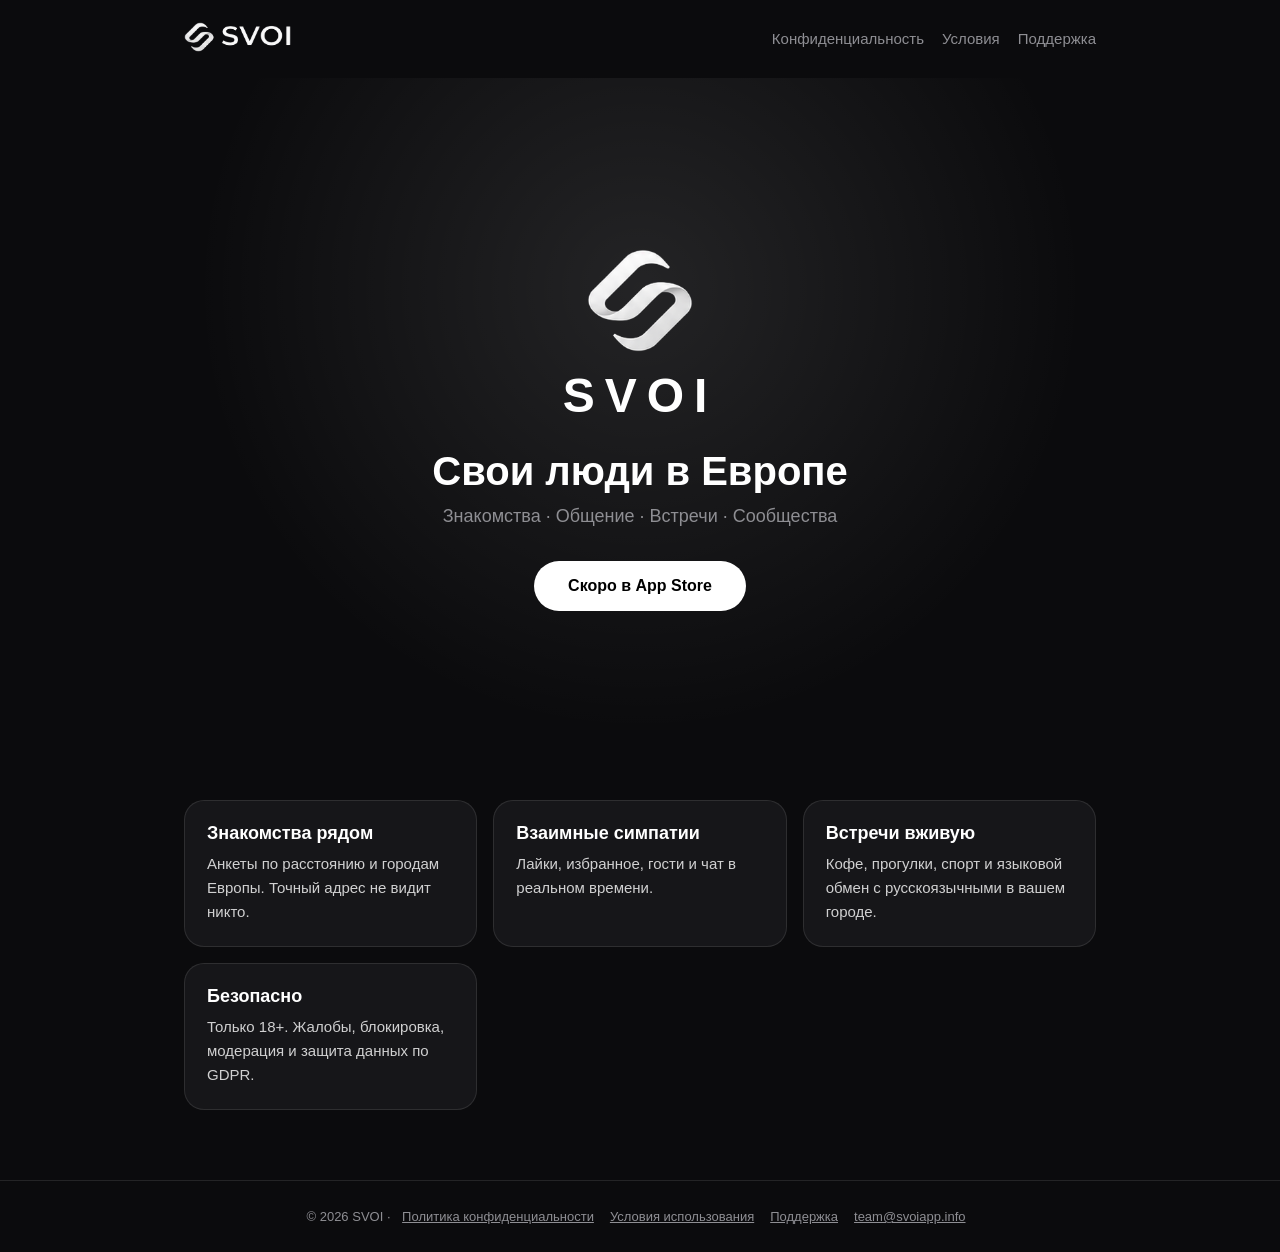
==== index.html @ 03defa06 "Initial commit" ====
<!DOCTYPE html>
<html lang="ru"><head><meta charset="utf-8"><meta name="viewport" content="width=device-width,initial-scale=1">
<title>SVOI — Свои люди в Европе</title>
<meta name="description" content="SVOI («Свои») — знакомства, общение, встречи и сообщества для русскоязычных людей в Европе.">
<meta property="og:title" content="SVOI — Свои люди в Европе"><meta property="og:description" content="Знакомства · Общение · Встречи"><meta property="og:image" content="https://svoiapp.info/assets/svoi-header.jpg">
<link rel="icon" href="/assets/svoi-symbol.png"><style>
:root{--bg:#0b0b0d;--surface:#161619;--text:#fff;--muted:#8e8e93;--line:rgba(255,255,255,.1);--coral:#f2545b}
*{box-sizing:border-box}html,body{margin:0;background:var(--bg);color:var(--text);font-family:-apple-system,BlinkMacSystemFont,"SF Pro Text","Segoe UI",Roboto,Helvetica,Arial,sans-serif;-webkit-font-smoothing:antialiased}
a{color:#fff}
header{display:flex;align-items:center;justify-content:space-between;max-width:960px;margin:0 auto;padding:22px 24px}
header img{height:30px}
nav a{color:var(--muted);text-decoration:none;margin-left:18px;font-size:15px}nav a:hover{color:#fff}
main{max-width:760px;margin:0 auto;padding:16px 24px 80px}
h1{font-size:34px;margin:24px 0 6px}h2{font-size:19px;margin:30px 0 8px}
p,li{color:rgba(255,255,255,.8);line-height:1.6;font-size:16px}ul{padding-left:20px}
.meta{color:var(--muted);font-size:14px}
footer{border-top:1px solid var(--line);color:var(--muted);font-size:13px;text-align:center;padding:28px 24px}
footer a{color:var(--muted);margin:0 8px}

.hero{min-height:78vh;display:flex;flex-direction:column;align-items:center;justify-content:center;text-align:center;padding:40px 24px;background:radial-gradient(circle at 50% 30%,rgba(255,255,255,.10),transparent 55%)}
.hero img.sym{width:110px;height:auto}.hero .word{font-size:48px;font-weight:600;letter-spacing:10px;margin:14px 0 26px}
.hero h1{font-size:40px;margin:0 0 12px}.hero .tags{color:var(--muted);font-size:18px}
.btn{display:inline-block;margin-top:34px;background:#fff;color:#000;text-decoration:none;font-weight:600;padding:16px 34px;border-radius:999px}
.grid{max-width:960px;margin:0 auto;padding:20px 24px 70px;display:grid;grid-template-columns:repeat(auto-fit,minmax(220px,1fr));gap:16px}
.card{background:var(--surface);border:1px solid var(--line);border-radius:20px;padding:22px}.card h3{margin:0 0 8px;font-size:18px}.card p{margin:0;font-size:15px}
</style></head><body>
<header><a href="/"><img src="/assets/svoi-logo.png" alt="SVOI"></a><nav><a href="/privacy/">Конфиденциальность</a><a href="/terms/">Условия</a><a href="/support/">Поддержка</a></nav></header>
<section class="hero"><img class="sym" src="/assets/svoi-symbol.png" alt=""><div class="word">SVOI</div>
<h1>Свои люди в Европе</h1><div class="tags">Знакомства · Общение · Встречи · Сообщества</div>
<a class="btn" href="mailto:team@svoiapp.info?subject=SVOI">Скоро в App Store</a></section>
<section class="grid">
<div class="card"><h3>Знакомства рядом</h3><p>Анкеты по расстоянию и городам Европы. Точный адрес не видит никто.</p></div>
<div class="card"><h3>Взаимные симпатии</h3><p>Лайки, избранное, гости и чат в реальном времени.</p></div>
<div class="card"><h3>Встречи вживую</h3><p>Кофе, прогулки, спорт и языковой обмен с русскоязычными в вашем городе.</p></div>
<div class="card"><h3>Безопасно</h3><p>Только 18+. Жалобы, блокировка, модерация и защита данных по GDPR.</p></div>
</section>
<footer>© 2026 SVOI · <a href="/privacy/">Политика конфиденциальности</a><a href="/terms/">Условия использования</a><a href="/support/">Поддержка</a><a href="mailto:team@svoiapp.info">team@svoiapp.info</a></footer>
</body></html>
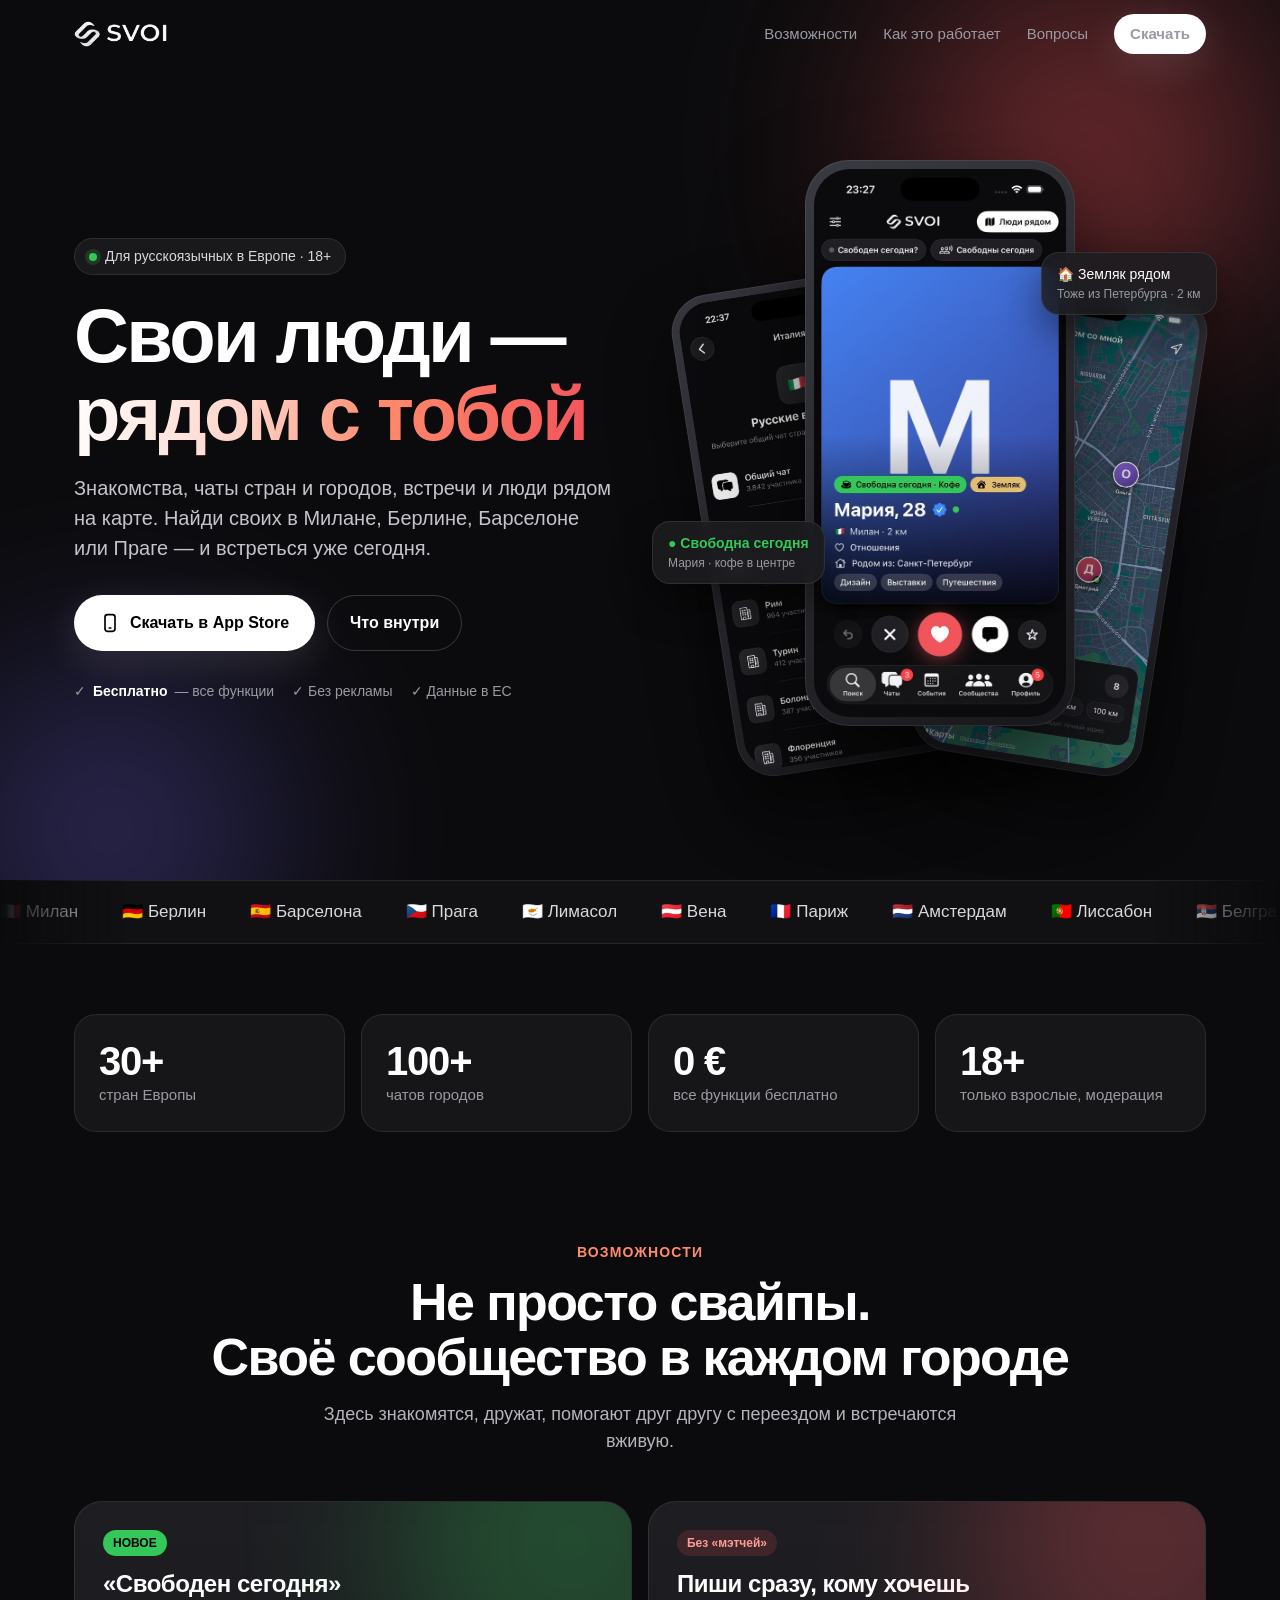
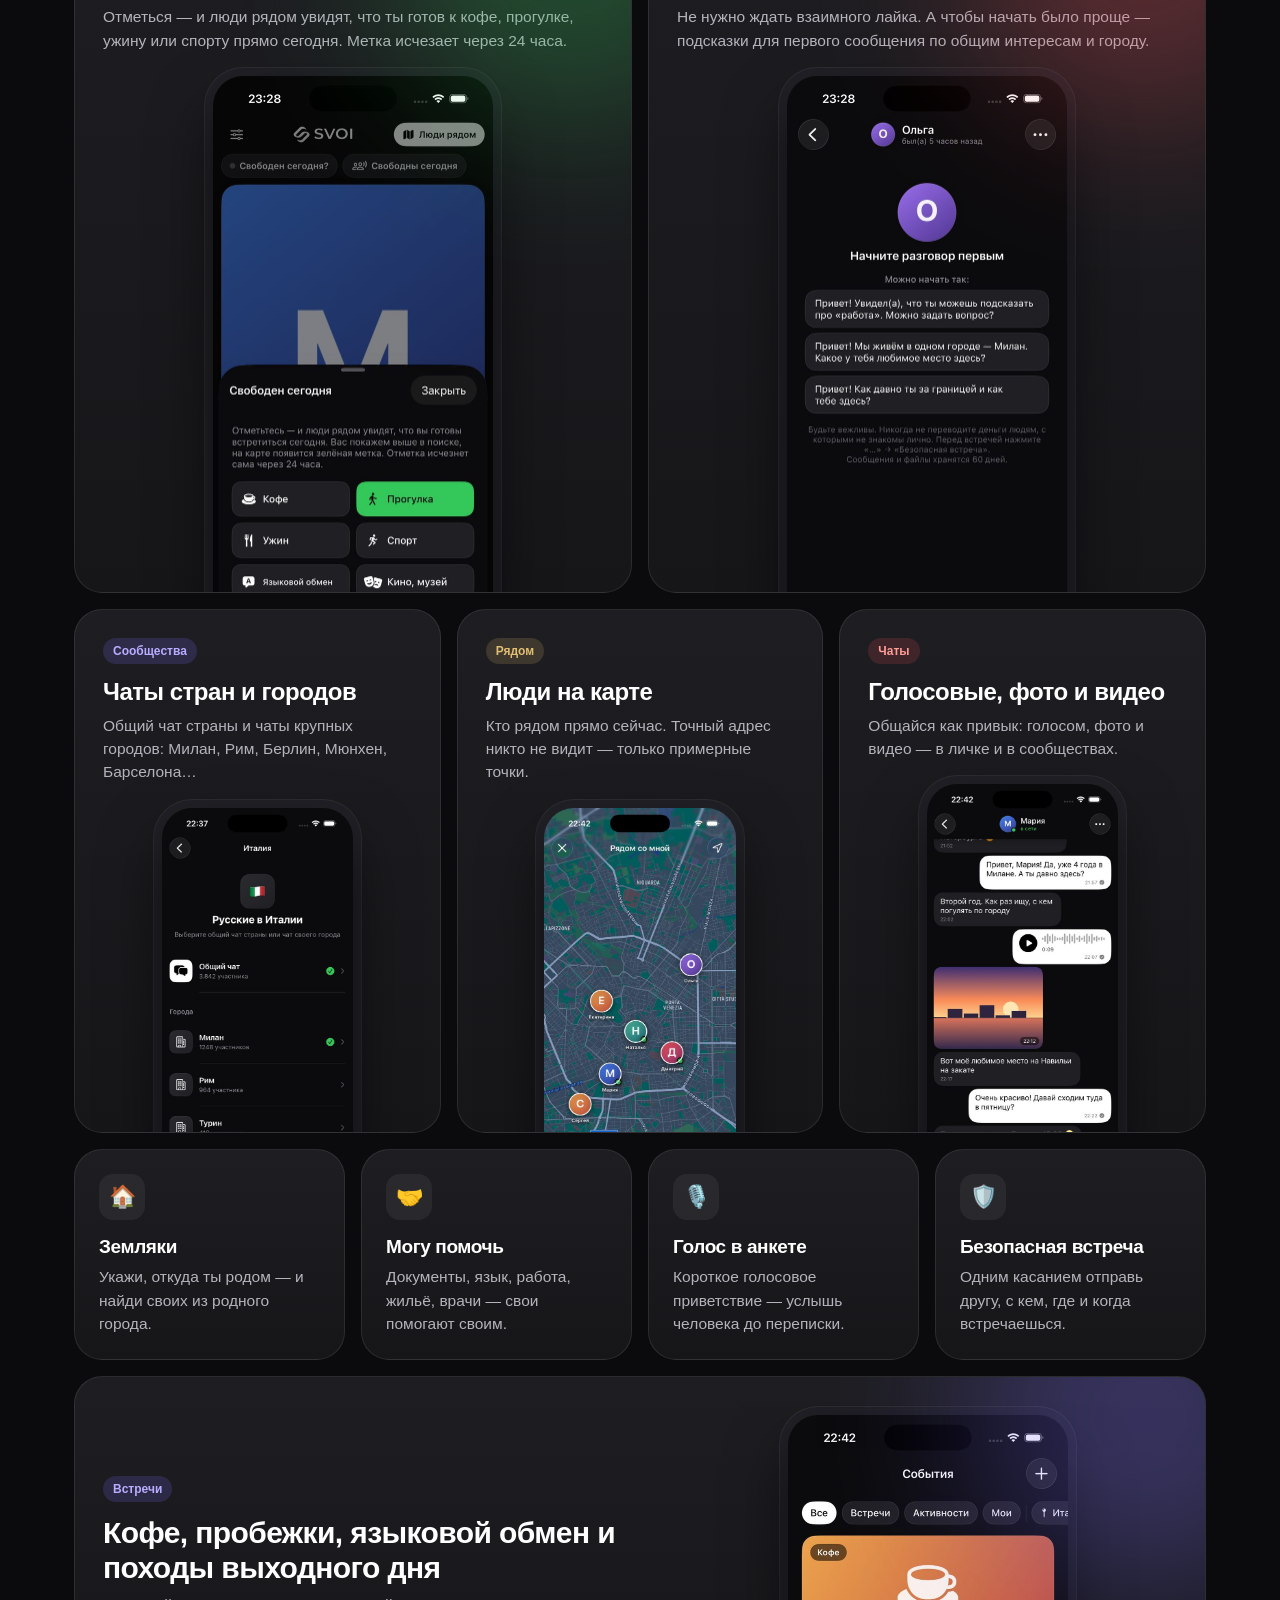
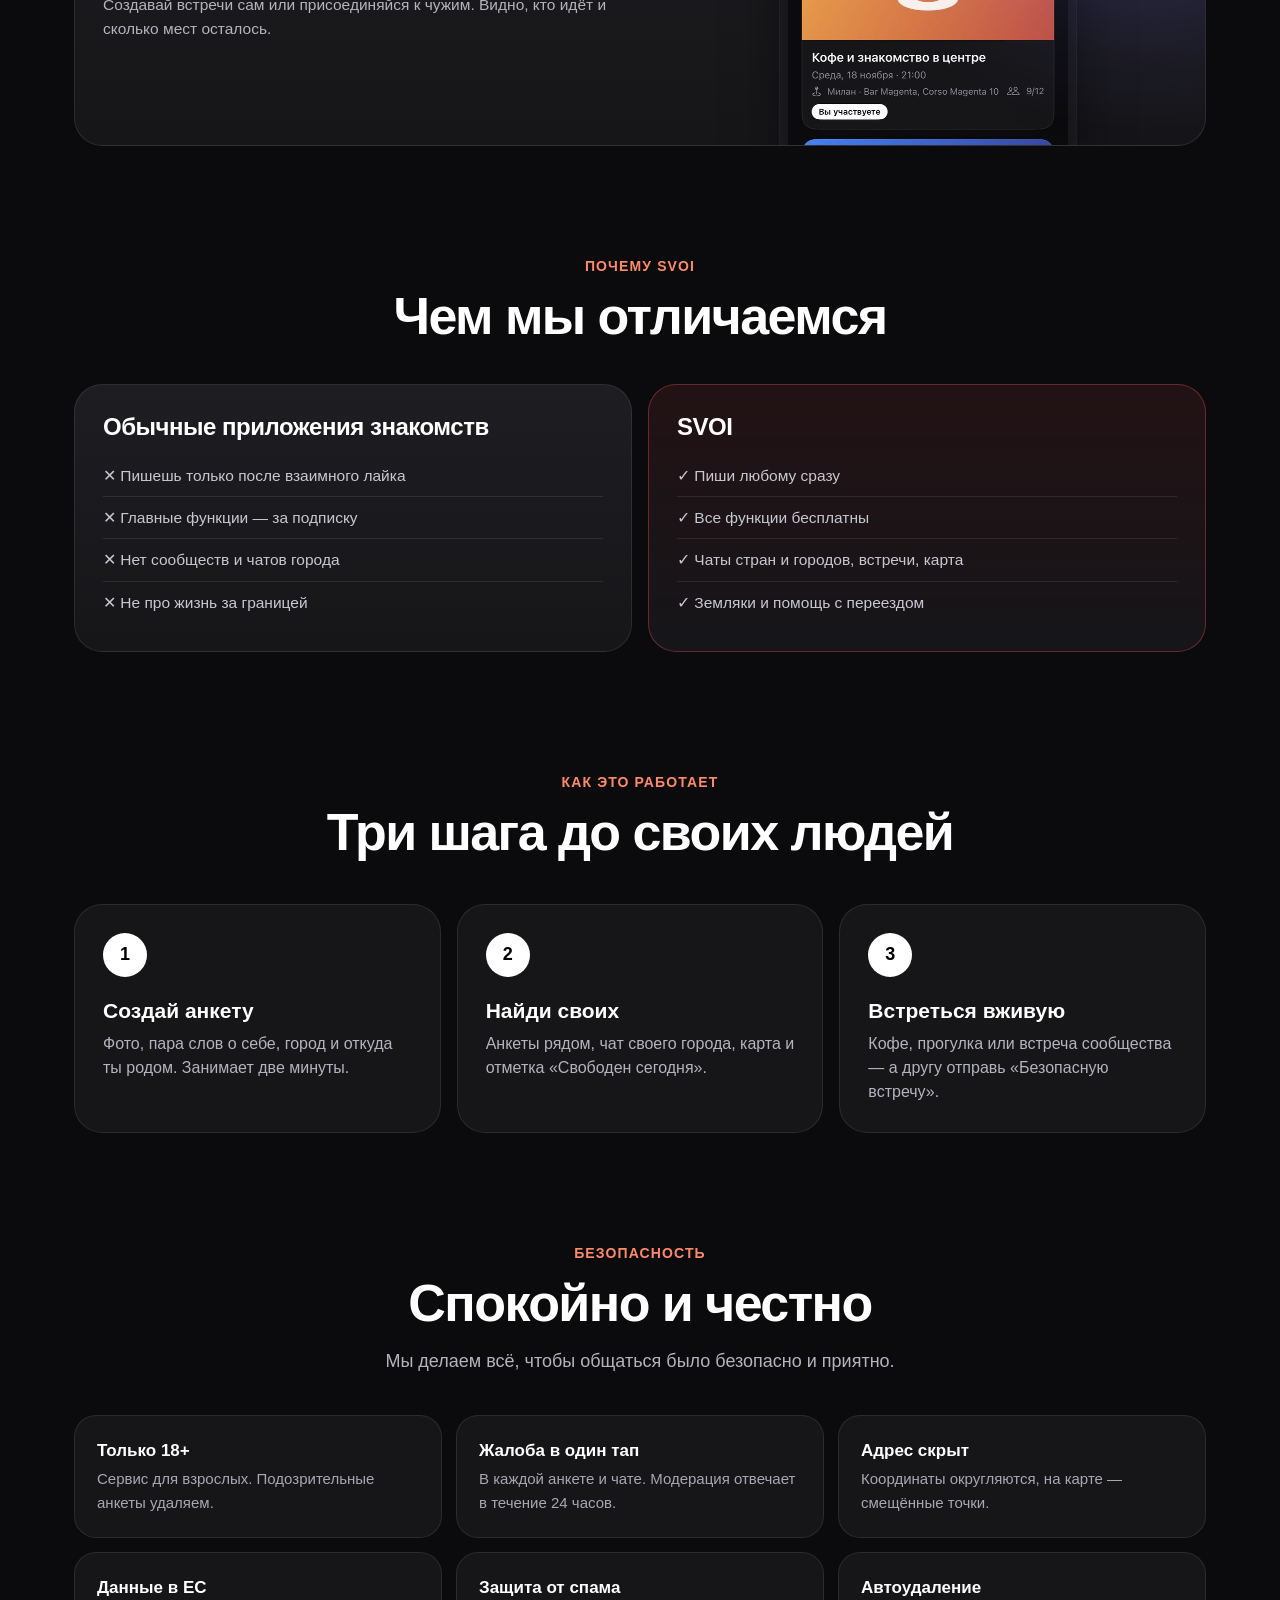
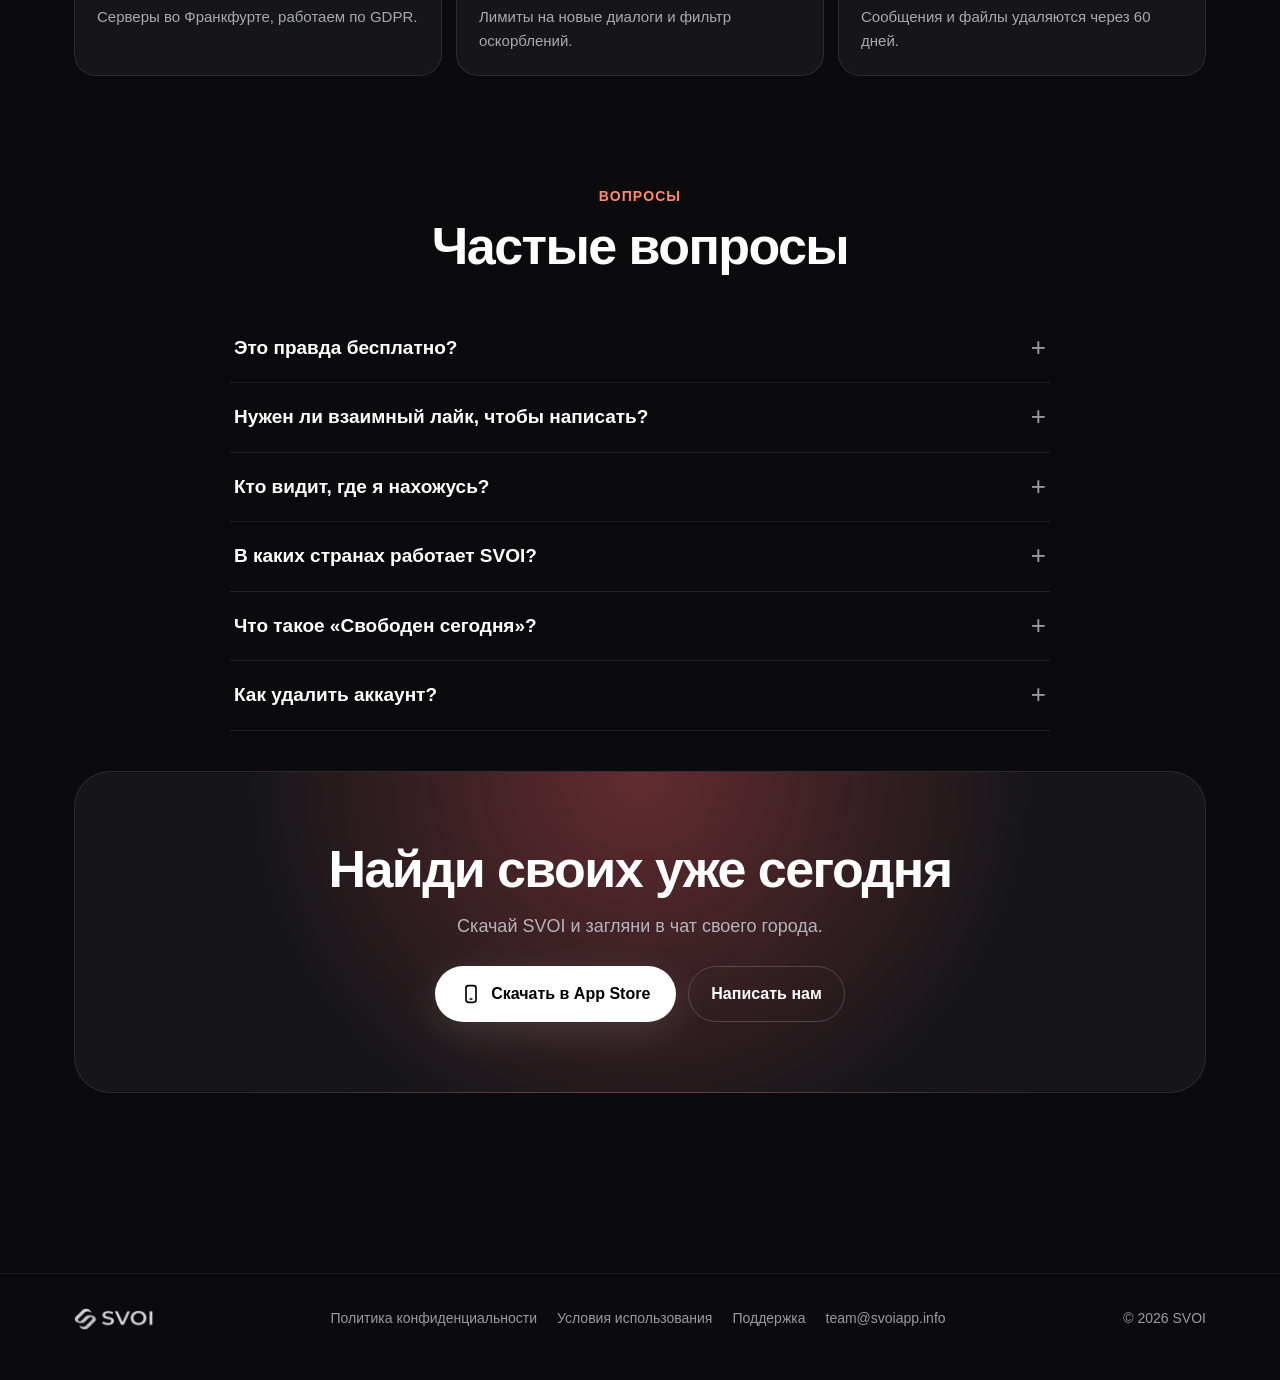
==== commit 63effbae: "Новый дизайн сайта и политика хранения" ====
--- a/index.html
+++ b/index.html
@@ -1,38 +1,436 @@
 <!DOCTYPE html>
-<html lang="ru"><head><meta charset="utf-8"><meta name="viewport" content="width=device-width,initial-scale=1">
-<title>SVOI — Свои люди в Европе</title>
-<meta name="description" content="SVOI («Свои») — знакомства, общение, встречи и сообщества для русскоязычных людей в Европе.">
-<meta property="og:title" content="SVOI — Свои люди в Европе"><meta property="og:description" content="Знакомства · Общение · Встречи"><meta property="og:image" content="https://svoiapp.info/assets/svoi-header.jpg">
-<link rel="icon" href="/assets/svoi-symbol.png"><style>
-:root{--bg:#0b0b0d;--surface:#161619;--text:#fff;--muted:#8e8e93;--line:rgba(255,255,255,.1);--coral:#f2545b}
-*{box-sizing:border-box}html,body{margin:0;background:var(--bg);color:var(--text);font-family:-apple-system,BlinkMacSystemFont,"SF Pro Text","Segoe UI",Roboto,Helvetica,Arial,sans-serif;-webkit-font-smoothing:antialiased}
-a{color:#fff}
-header{display:flex;align-items:center;justify-content:space-between;max-width:960px;margin:0 auto;padding:22px 24px}
-header img{height:30px}
-nav a{color:var(--muted);text-decoration:none;margin-left:18px;font-size:15px}nav a:hover{color:#fff}
-main{max-width:760px;margin:0 auto;padding:16px 24px 80px}
-h1{font-size:34px;margin:24px 0 6px}h2{font-size:19px;margin:30px 0 8px}
-p,li{color:rgba(255,255,255,.8);line-height:1.6;font-size:16px}ul{padding-left:20px}
-.meta{color:var(--muted);font-size:14px}
-footer{border-top:1px solid var(--line);color:var(--muted);font-size:13px;text-align:center;padding:28px 24px}
-footer a{color:var(--muted);margin:0 8px}
-
-.hero{min-height:78vh;display:flex;flex-direction:column;align-items:center;justify-content:center;text-align:center;padding:40px 24px;background:radial-gradient(circle at 50% 30%,rgba(255,255,255,.10),transparent 55%)}
-.hero img.sym{width:110px;height:auto}.hero .word{font-size:48px;font-weight:600;letter-spacing:10px;margin:14px 0 26px}
-.hero h1{font-size:40px;margin:0 0 12px}.hero .tags{color:var(--muted);font-size:18px}
-.btn{display:inline-block;margin-top:34px;background:#fff;color:#000;text-decoration:none;font-weight:600;padding:16px 34px;border-radius:999px}
-.grid{max-width:960px;margin:0 auto;padding:20px 24px 70px;display:grid;grid-template-columns:repeat(auto-fit,minmax(220px,1fr));gap:16px}
-.card{background:var(--surface);border:1px solid var(--line);border-radius:20px;padding:22px}.card h3{margin:0 0 8px;font-size:18px}.card p{margin:0;font-size:15px}
-</style></head><body>
-<header><a href="/"><img src="/assets/svoi-logo.png" alt="SVOI"></a><nav><a href="/privacy/">Конфиденциальность</a><a href="/terms/">Условия</a><a href="/support/">Поддержка</a></nav></header>
-<section class="hero"><img class="sym" src="/assets/svoi-symbol.png" alt=""><div class="word">SVOI</div>
-<h1>Свои люди в Европе</h1><div class="tags">Знакомства · Общение · Встречи · Сообщества</div>
-<a class="btn" href="mailto:team@svoiapp.info?subject=SVOI">Скоро в App Store</a></section>
-<section class="grid">
-<div class="card"><h3>Знакомства рядом</h3><p>Анкеты по расстоянию и городам Европы. Точный адрес не видит никто.</p></div>
-<div class="card"><h3>Взаимные симпатии</h3><p>Лайки, избранное, гости и чат в реальном времени.</p></div>
-<div class="card"><h3>Встречи вживую</h3><p>Кофе, прогулки, спорт и языковой обмен с русскоязычными в вашем городе.</p></div>
-<div class="card"><h3>Безопасно</h3><p>Только 18+. Жалобы, блокировка, модерация и защита данных по GDPR.</p></div>
-</section>
-<footer>© 2026 SVOI · <a href="/privacy/">Политика конфиденциальности</a><a href="/terms/">Условия использования</a><a href="/support/">Поддержка</a><a href="mailto:team@svoiapp.info">team@svoiapp.info</a></footer>
-</body></html>+<html lang="ru">
+<head>
+<meta charset="utf-8">
+<meta name="viewport" content="width=device-width,initial-scale=1,viewport-fit=cover">
+<title>SVOI — свои люди в Европе</title>
+<meta name="description" content="SVOI («Свои») — бесплатное приложение для русскоязычных в Европе: знакомства, чаты стран и городов, встречи, люди рядом на карте.">
+<meta name="theme-color" content="#0b0b0d">
+<meta property="og:type" content="website">
+<meta property="og:url" content="https://svoiapp.info/">
+<meta property="og:title" content="SVOI — свои люди в Европе">
+<meta property="og:description" content="Знакомства, чаты городов и встречи для русскоязычных в Европе. Бесплатно.">
+<meta property="og:image" content="https://svoiapp.info/assets/og.jpg">
+<meta name="twitter:card" content="summary_large_image">
+<link rel="icon" href="/assets/svoi-symbol.png">
+<link rel="apple-touch-icon" href="/assets/svoi-symbol.png">
+<style>
+:root{
+  --bg:#0b0b0d;--bg2:#111114;--surface:#161619;--surface2:#1e1e22;--line:rgba(255,255,255,.09);
+  --text:#fff;--muted:#9a9aa2;--dim:#62626a;--coral:#f2545b;--coral2:#ff8a6b;--green:#34c759;--gold:#e2be73;--violet:#7b6cff;
+  --r:28px;--max:1180px;
+}
+*{box-sizing:border-box}
+html{scroll-behavior:smooth}
+body{margin:0;background:var(--bg);color:var(--text);font-family:-apple-system,BlinkMacSystemFont,"SF Pro Display","SF Pro Text","Segoe UI",Roboto,Helvetica,Arial,sans-serif;-webkit-font-smoothing:antialiased;overflow-x:hidden;line-height:1.5}
+a{color:inherit}
+img{display:block;max-width:100%}
+.wrap{max-width:var(--max);margin:0 auto;padding:0 24px}
+
+/* ---------- шапка ---------- */
+.top{position:fixed;inset:0 0 auto 0;z-index:50;transition:background .3s,border-color .3s;border-bottom:1px solid transparent}
+.top.scrolled{background:rgba(11,11,13,.72);backdrop-filter:saturate(160%) blur(18px);-webkit-backdrop-filter:saturate(160%) blur(18px);border-color:var(--line)}
+.top .wrap{display:flex;align-items:center;justify-content:space-between;height:68px}
+.top img{height:26px}
+.top nav{display:flex;gap:26px;align-items:center}
+.top nav a{color:var(--muted);text-decoration:none;font-size:15px;transition:color .2s}
+.top nav a:hover{color:#fff}
+.btn{display:inline-flex;align-items:center;gap:10px;border-radius:999px;font-weight:600;text-decoration:none;transition:transform .2s,box-shadow .2s,background .2s;white-space:nowrap}
+.btn:hover{transform:translateY(-2px)}
+.btn-white{background:#fff;color:#000;padding:15px 26px;font-size:16px;box-shadow:0 10px 40px rgba(255,255,255,.12)}
+.btn-white:hover{box-shadow:0 14px 50px rgba(255,255,255,.22)}
+.btn-ghost{color:#fff;padding:15px 22px;font-size:16px;border:1px solid rgba(255,255,255,.18)}
+.btn-ghost:hover{background:rgba(255,255,255,.06)}
+.btn-sm{padding:9px 16px;font-size:14px}
+.btn svg{width:20px;height:20px}
+@media(max-width:820px){.top nav a.hide-m{display:none}}
+
+/* ---------- герой ---------- */
+.hero{position:relative;padding:150px 0 90px;overflow:hidden}
+.blob{position:absolute;border-radius:50%;filter:blur(90px);opacity:.55;pointer-events:none}
+.b1{width:620px;height:620px;background:radial-gradient(circle,var(--coral) 0,transparent 65%);top:-160px;right:-120px;animation:drift 18s ease-in-out infinite}
+.b2{width:540px;height:540px;background:radial-gradient(circle,var(--violet) 0,transparent 65%);bottom:-220px;left:-160px;opacity:.4;animation:drift 22s ease-in-out infinite reverse}
+@keyframes drift{0%,100%{transform:translate(0,0)}50%{transform:translate(-60px,40px)}}
+.hero .wrap{position:relative;display:grid;grid-template-columns:1.05fr 1fr;gap:40px;align-items:center}
+.pill{display:inline-flex;align-items:center;gap:8px;padding:7px 14px;border-radius:999px;background:rgba(255,255,255,.06);border:1px solid var(--line);color:#d8d8de;font-size:14px}
+.pill i{width:8px;height:8px;border-radius:50%;background:var(--green);box-shadow:0 0 0 4px rgba(52,199,89,.18);animation:pulse 2s infinite}
+@keyframes pulse{0%,100%{box-shadow:0 0 0 4px rgba(52,199,89,.18)}50%{box-shadow:0 0 0 8px rgba(52,199,89,.05)}}
+h1{font-size:clamp(42px,6vw,76px);line-height:1.02;letter-spacing:-.035em;margin:22px 0 20px;font-weight:800}
+.grad{background:linear-gradient(100deg,#fff 0%,#ffd2c7 35%,var(--coral2) 60%,var(--coral) 100%);-webkit-background-clip:text;background-clip:text;color:transparent}
+.lead{font-size:clamp(17px,1.6vw,20px);color:#c4c4cc;max-width:540px;margin:0 0 32px}
+.cta{display:flex;flex-wrap:wrap;gap:12px}
+.trust{display:flex;flex-wrap:wrap;gap:18px;margin-top:30px;color:var(--muted);font-size:14px}
+.trust span{display:inline-flex;align-items:center;gap:7px}
+.trust b{color:#fff;font-weight:600}
+
+.phones{position:relative;height:640px}
+.phone{position:absolute;width:270px;border-radius:44px;padding:9px;background:linear-gradient(145deg,#3a3a42,#17171b);box-shadow:0 40px 90px rgba(0,0,0,.6),inset 0 0 0 1px rgba(255,255,255,.08);transition:transform .6s cubic-bezier(.2,.8,.2,1)}
+.phone img{border-radius:36px;width:100%}
+.phone.p1{left:50%;top:10px;margin-left:-135px;z-index:3;animation:float 7s ease-in-out infinite}
+.phone.p2{left:2%;top:90px;z-index:2;transform:rotate(-9deg) scale(.86);opacity:.92}
+.phone.p3{right:2%;top:90px;z-index:2;transform:rotate(9deg) scale(.86);opacity:.92}
+@keyframes float{0%,100%{transform:translateY(0)}50%{transform:translateY(-14px)}}
+.bubble{position:absolute;z-index:4;background:rgba(30,30,34,.85);backdrop-filter:blur(12px);-webkit-backdrop-filter:blur(12px);border:1px solid var(--line);border-radius:18px;padding:11px 15px;font-size:14px;box-shadow:0 18px 40px rgba(0,0,0,.45);animation:float 6s ease-in-out infinite}
+.bubble small{display:block;color:var(--muted);font-size:12px}
+.bu1{left:-4%;top:58%;animation-delay:-2s}
+.bu2{right:-2%;top:16%;animation-delay:-4s}
+.bu1 b{color:var(--green)}
+
+@media(max-width:960px){
+  .hero{padding-top:120px}
+  .hero .wrap{grid-template-columns:1fr;text-align:center}
+  .lead{margin-left:auto;margin-right:auto}
+  .cta,.trust{justify-content:center}
+  .phones{height:560px;max-width:520px;margin:10px auto 0;width:100%}
+  .phone{width:230px}.phone.p1{margin-left:-115px}
+  .bu1{left:0}.bu2{right:0}
+}
+@media(max-width:520px){.phone.p2,.phone.p3{display:none}.bubble{font-size:13px}}
+
+/* ---------- бегущая строка ---------- */
+.marquee{border-block:1px solid var(--line);background:var(--bg2);overflow:hidden;padding:18px 0;mask-image:linear-gradient(90deg,transparent,#000 10%,#000 90%,transparent);-webkit-mask-image:linear-gradient(90deg,transparent,#000 10%,#000 90%,transparent)}
+.track{display:flex;gap:44px;width:max-content;animation:scroll 48s linear infinite;color:#d8d8de;font-size:17px;font-weight:500}
+.track span{white-space:nowrap}
+@keyframes scroll{to{transform:translateX(-50%)}}
+
+/* ---------- цифры ---------- */
+.stats{display:grid;grid-template-columns:repeat(4,1fr);gap:16px;padding:70px 0 20px}
+.stat{padding:24px;border-radius:22px;background:var(--surface);border:1px solid var(--line)}
+.stat b{display:block;font-size:40px;letter-spacing:-.03em;line-height:1.1}
+.stat span{color:var(--muted);font-size:15px}
+@media(max-width:820px){.stats{grid-template-columns:repeat(2,1fr)}}
+
+/* ---------- разделы ---------- */
+section.block{padding:90px 0}
+.eyebrow{color:var(--coral2);font-weight:600;font-size:14px;letter-spacing:.08em;text-transform:uppercase}
+h2{font-size:clamp(32px,4.2vw,52px);line-height:1.06;letter-spacing:-.03em;margin:12px 0 16px;font-weight:800}
+.sub{color:#b4b4bc;font-size:18px;max-width:640px}
+.center{text-align:center}.center .sub{margin:0 auto}
+
+.bento{display:grid;grid-template-columns:repeat(6,1fr);gap:16px;margin-top:46px}
+.card{position:relative;overflow:hidden;border-radius:var(--r);background:linear-gradient(180deg,var(--surface2),var(--surface));border:1px solid var(--line);padding:28px;transition:transform .35s,border-color .35s}
+.card:hover{transform:translateY(-4px);border-color:rgba(255,255,255,.18)}
+.card h3{font-size:24px;letter-spacing:-.02em;margin:0 0 8px;line-height:1.15}
+.card p{color:#b4b4bc;margin:0;font-size:15.5px}
+.card .shot{margin:24px auto -120px;width:62%;max-width:280px;border-radius:30px;box-shadow:0 30px 60px rgba(0,0,0,.55),0 0 0 8px #202026,0 0 0 9px rgba(255,255,255,.08)}
+.c-wide{grid-column:span 3}.c-third{grid-column:span 2}.c-full{grid-column:span 6}
+.tag{display:inline-block;font-size:12px;font-weight:700;padding:4px 10px;border-radius:999px;margin-bottom:14px}
+.t-new{background:var(--green);color:#000}.t-coral{background:rgba(242,84,91,.16);color:#ff9c96}.t-gold{background:rgba(226,190,115,.16);color:var(--gold)}.t-violet{background:rgba(123,108,255,.18);color:#b7aeff}
+.glow-green::after,.glow-coral::after,.glow-violet::after{content:"";position:absolute;width:360px;height:360px;border-radius:50%;filter:blur(80px);opacity:.28;right:-120px;top:-140px;pointer-events:none}
+.glow-green::after{background:var(--green)}.glow-coral::after{background:var(--coral)}.glow-violet::after{background:var(--violet)}
+.mini{display:grid;grid-template-columns:repeat(4,1fr);gap:16px;margin-top:16px}
+.mini .card{padding:24px}
+.mini .ico{width:46px;height:46px;border-radius:14px;display:grid;place-items:center;font-size:22px;margin-bottom:16px;background:rgba(255,255,255,.06)}
+.mini h3{font-size:19px}
+@media(max-width:960px){.bento{grid-template-columns:1fr}.c-wide,.c-third,.c-full{grid-column:span 1}.mini{grid-template-columns:repeat(2,1fr)}}
+@media(max-width:520px){.mini{grid-template-columns:1fr}}
+
+.c-events{display:grid;grid-template-columns:1.1fr 1fr;gap:30px;align-items:end;padding-bottom:0}
+.c-events>div:first-child{padding-bottom:34px;align-self:center}
+.c-events h3{font-size:30px}
+.c-events .shotbox{height:340px;overflow:hidden}
+.c-events .shot{margin:10px auto 0;width:66%}
+@media(max-width:960px){.c-events{grid-template-columns:1fr}.c-events>div:first-child{padding-bottom:0}.c-events h3{font-size:24px}}
+
+/* сравнение */
+.compare{display:grid;grid-template-columns:1fr 1fr;gap:16px;margin-top:40px}
+.compare .card ul{list-style:none;padding:0;margin:14px 0 0}
+.compare li{padding:9px 0;border-top:1px solid var(--line);color:#c8c8d0;font-size:15.5px;display:flex;gap:10px}
+.compare li:first-child{border-top:0}
+.compare .us{border-color:rgba(242,84,91,.35);background:linear-gradient(180deg,rgba(242,84,91,.10),var(--surface))}
+@media(max-width:820px){.compare{grid-template-columns:1fr}}
+
+/* шаги */
+.steps{display:grid;grid-template-columns:repeat(3,1fr);gap:16px;margin-top:44px;counter-reset:s}
+.step{padding:28px;border-radius:var(--r);border:1px solid var(--line);background:var(--surface)}
+.step::before{counter-increment:s;content:counter(s);display:grid;place-items:center;width:44px;height:44px;border-radius:50%;background:#fff;color:#000;font-weight:800;font-size:18px;margin-bottom:18px}
+.step h3{margin:0 0 6px;font-size:21px}.step p{margin:0;color:#b4b4bc}
+@media(max-width:820px){.steps{grid-template-columns:1fr}}
+
+/* безопасность */
+.safe{display:grid;grid-template-columns:repeat(3,1fr);gap:14px;margin-top:40px}
+.safe div{padding:22px;border-radius:22px;background:var(--surface);border:1px solid var(--line)}
+.safe b{display:block;font-size:17px;margin-bottom:4px}.safe span{color:#a8a8b0;font-size:15px}
+@media(max-width:820px){.safe{grid-template-columns:1fr}}
+
+/* вопросы */
+.faq{max-width:820px;margin:40px auto 0}
+details{border-bottom:1px solid var(--line);padding:20px 4px}
+summary{cursor:pointer;list-style:none;font-size:19px;font-weight:600;display:flex;justify-content:space-between;gap:20px}
+summary::-webkit-details-marker{display:none}
+summary::after{content:"+";font-weight:400;font-size:26px;line-height:1;color:var(--muted);transition:transform .25s}
+details[open] summary::after{transform:rotate(45deg)}
+details p{color:#b4b4bc;margin:12px 0 0;font-size:16px}
+
+/* финальный блок */
+.final{position:relative;overflow:hidden;border-radius:36px;padding:70px 30px;text-align:center;background:radial-gradient(circle at 50% 0,rgba(242,84,91,.35),transparent 60%),var(--surface);border:1px solid var(--line);margin:40px 0 90px}
+.final h2{margin-top:0}
+.final .cta{justify-content:center;margin-top:26px}
+
+footer{border-top:1px solid var(--line);padding:34px 0 50px;color:var(--muted);font-size:14px}
+footer .wrap{display:flex;flex-wrap:wrap;justify-content:space-between;gap:16px;align-items:center}
+footer nav{display:flex;flex-wrap:wrap;gap:20px}
+footer a{color:var(--muted);text-decoration:none}footer a:hover{color:#fff}
+footer img{height:22px;opacity:.85}
+
+/* появление при прокрутке */
+.reveal{opacity:0;transform:translateY(28px);transition:opacity .8s ease,transform .8s cubic-bezier(.2,.8,.2,1)}
+.reveal.in{opacity:1;transform:none}
+.d1{transition-delay:.08s}.d2{transition-delay:.16s}.d3{transition-delay:.24s}
+@media (prefers-reduced-motion:reduce){*,*::before,*::after{animation:none!important;transition:none!important}.reveal{opacity:1;transform:none}}
+</style>
+</head>
+<body>
+
+<header class="top" id="top">
+  <div class="wrap">
+    <a href="/" aria-label="SVOI — на главную"><img src="/assets/svoi-logo.png" alt="SVOI"></a>
+    <nav>
+      <a class="hide-m" href="#features">Возможности</a>
+      <a class="hide-m" href="#how">Как это работает</a>
+      <a class="hide-m" href="#faq">Вопросы</a>
+      <a class="btn btn-white btn-sm" href="https://apps.apple.com/app/id6835577482">Скачать</a>
+    </nav>
+  </div>
+</header>
+
+<main>
+<section class="hero">
+  <div class="blob b1"></div><div class="blob b2"></div>
+  <div class="wrap">
+    <div>
+      <span class="pill reveal"><i></i>Для русскоязычных в Европе · 18+</span>
+      <h1 class="reveal d1">Свои люди —<br><span class="grad">рядом с тобой</span></h1>
+      <p class="lead reveal d2">Знакомства, чаты стран и городов, встречи и люди рядом на карте. Найди своих в Милане, Берлине, Барселоне или Праге — и встреться уже сегодня.</p>
+      <div class="cta reveal d3">
+        <a class="btn btn-white" href="https://apps.apple.com/app/id6835577482">
+          <svg viewBox="0 0 24 24" fill="none" stroke="currentColor" stroke-width="2" stroke-linecap="round" stroke-linejoin="round" aria-hidden="true"><rect x="6" y="2" width="12" height="20" rx="3"/><path d="M11 18h2"/></svg>
+          Скачать в App Store
+        </a>
+        <a class="btn btn-ghost" href="#features">Что внутри</a>
+      </div>
+      <div class="trust reveal d3">
+        <span>✓ <b>Бесплатно</b> — все функции</span>
+        <span>✓ Без рекламы</span>
+        <span>✓ Данные в ЕС</span>
+      </div>
+    </div>
+    <div class="phones" id="phones" aria-hidden="true">
+      <div class="phone p2"><img src="/assets/s-italy.jpg" alt="" loading="eager"></div>
+      <div class="phone p1"><img src="/assets/s-discover.jpg" alt="" loading="eager"></div>
+      <div class="phone p3"><img src="/assets/s-map.jpg" alt="" loading="eager"></div>
+      <div class="bubble bu1"><b>● Свободна сегодня</b><small>Мария · кофе в центре</small></div>
+      <div class="bubble bu2">🏠 Земляк рядом<small>Тоже из Петербурга · 2 км</small></div>
+    </div>
+  </div>
+</section>
+
+<div class="marquee" aria-label="Города">
+  <div class="track">
+    <span>🇮🇹 Милан</span><span>🇩🇪 Берлин</span><span>🇪🇸 Барселона</span><span>🇨🇿 Прага</span><span>🇨🇾 Лимасол</span><span>🇦🇹 Вена</span><span>🇫🇷 Париж</span><span>🇳🇱 Амстердам</span><span>🇵🇹 Лиссабон</span><span>🇷🇸 Белград</span><span>🇲🇪 Будва</span><span>🇵🇱 Варшава</span><span>🇬🇷 Афины</span><span>🇫🇮 Хельсинки</span><span>🇮🇹 Рим</span><span>🇩🇪 Мюнхен</span><span>🇪🇸 Валенсия</span><span>🇱🇻 Рига</span>
+    <span>🇮🇹 Милан</span><span>🇩🇪 Берлин</span><span>🇪🇸 Барселона</span><span>🇨🇿 Прага</span><span>🇨🇾 Лимасол</span><span>🇦🇹 Вена</span><span>🇫🇷 Париж</span><span>🇳🇱 Амстердам</span><span>🇵🇹 Лиссабон</span><span>🇷🇸 Белград</span><span>🇲🇪 Будва</span><span>🇵🇱 Варшава</span><span>🇬🇷 Афины</span><span>🇫🇮 Хельсинки</span><span>🇮🇹 Рим</span><span>🇩🇪 Мюнхен</span><span>🇪🇸 Валенсия</span><span>🇱🇻 Рига</span>
+  </div>
+</div>
+
+<div class="wrap">
+  <div class="stats">
+    <div class="stat reveal"><b>30+</b><span>стран Европы</span></div>
+    <div class="stat reveal d1"><b>100+</b><span>чатов городов</span></div>
+    <div class="stat reveal d2"><b>0 €</b><span>все функции бесплатно</span></div>
+    <div class="stat reveal d3"><b>18+</b><span>только взрослые, модерация</span></div>
+  </div>
+</div>
+
+<section class="block" id="features">
+  <div class="wrap">
+    <div class="center reveal">
+      <div class="eyebrow">Возможности</div>
+      <h2>Не просто свайпы.<br>Своё сообщество в каждом городе</h2>
+      <p class="sub">Здесь знакомятся, дружат, помогают друг другу с переездом и встречаются вживую.</p>
+    </div>
+
+    <div class="bento">
+      <div class="card c-wide glow-green reveal">
+        <span class="tag t-new">НОВОЕ</span>
+        <h3>«Свободен сегодня»</h3>
+        <p>Отметься — и люди рядом увидят, что ты готов к кофе, прогулке, ужину или спорту прямо сегодня. Метка исчезает через 24 часа.</p>
+        <img class="shot" src="/assets/s-free.jpg" alt="Экран «Свободен сегодня»" loading="lazy">
+      </div>
+      <div class="card c-wide glow-coral reveal d1">
+        <span class="tag t-coral">Без «мэтчей»</span>
+        <h3>Пиши сразу, кому хочешь</h3>
+        <p>Не нужно ждать взаимного лайка. А чтобы начать было проще — подсказки для первого сообщения по общим интересам и городу.</p>
+        <img class="shot" src="/assets/s-icebreakers.jpg" alt="Подсказки для первого сообщения" loading="lazy">
+      </div>
+      <div class="card c-third reveal">
+        <span class="tag t-violet">Сообщества</span>
+        <h3>Чаты стран и городов</h3>
+        <p>Общий чат страны и чаты крупных городов: Милан, Рим, Берлин, Мюнхен, Барселона…</p>
+        <img class="shot" src="/assets/s-italy.jpg" alt="Чаты городов Италии" loading="lazy">
+      </div>
+      <div class="card c-third reveal d1">
+        <span class="tag t-gold">Рядом</span>
+        <h3>Люди на карте</h3>
+        <p>Кто рядом прямо сейчас. Точный адрес никто не видит — только примерные точки.</p>
+        <img class="shot" src="/assets/s-map.jpg" alt="Карта людей рядом" loading="lazy">
+      </div>
+      <div class="card c-third reveal d2">
+        <span class="tag t-coral">Чаты</span>
+        <h3>Голосовые, фото и видео</h3>
+        <p>Общайся как привык: голосом, фото и видео — в личке и в сообществах.</p>
+        <img class="shot" src="/assets/s-chat.jpg" alt="Голосовые и фото в чате" loading="lazy">
+      </div>
+    </div>
+
+    <div class="mini">
+      <div class="card reveal"><div class="ico">🏠</div><h3>Земляки</h3><p>Укажи, откуда ты родом — и найди своих из родного города.</p></div>
+      <div class="card reveal d1"><div class="ico">🤝</div><h3>Могу помочь</h3><p>Документы, язык, работа, жильё, врачи — свои помогают своим.</p></div>
+      <div class="card reveal d2"><div class="ico">🎙️</div><h3>Голос в анкете</h3><p>Короткое голосовое приветствие — услышь человека до переписки.</p></div>
+      <div class="card reveal d3"><div class="ico">🛡️</div><h3>Безопасная встреча</h3><p>Одним касанием отправь другу, с кем, где и когда встречаешься.</p></div>
+    </div>
+
+    <div class="bento" style="margin-top:16px">
+      <div class="card c-full c-events glow-violet reveal">
+        <div>
+          <span class="tag t-violet">Встречи</span>
+          <h3>Кофе, пробежки, языковой обмен и походы выходного дня</h3>
+          <p>Создавай встречи сам или присоединяйся к чужим. Видно, кто идёт и сколько мест осталось.</p>
+        </div>
+        <div class="shotbox"><img class="shot" src="/assets/s-events.jpg" alt="Встречи" loading="lazy"></div>
+      </div>
+    </div>
+  </div>
+</section>
+
+<section class="block" style="padding-top:20px">
+  <div class="wrap">
+    <div class="center reveal">
+      <div class="eyebrow">Почему SVOI</div>
+      <h2>Чем мы отличаемся</h2>
+    </div>
+    <div class="compare">
+      <div class="card reveal">
+        <h3>Обычные приложения знакомств</h3>
+        <ul>
+          <li>✕ Пишешь только после взаимного лайка</li>
+          <li>✕ Главные функции — за подписку</li>
+          <li>✕ Нет сообществ и чатов города</li>
+          <li>✕ Не про жизнь за границей</li>
+        </ul>
+      </div>
+      <div class="card us reveal d1">
+        <h3>SVOI</h3>
+        <ul>
+          <li>✓ Пиши любому сразу</li>
+          <li>✓ Все функции бесплатны</li>
+          <li>✓ Чаты стран и городов, встречи, карта</li>
+          <li>✓ Земляки и помощь с переездом</li>
+        </ul>
+      </div>
+    </div>
+  </div>
+</section>
+
+<section class="block" id="how" style="padding-top:30px">
+  <div class="wrap">
+    <div class="center reveal">
+      <div class="eyebrow">Как это работает</div>
+      <h2>Три шага до своих людей</h2>
+    </div>
+    <div class="steps">
+      <div class="step reveal"><h3>Создай анкету</h3><p>Фото, пара слов о себе, город и откуда ты родом. Занимает две минуты.</p></div>
+      <div class="step reveal d1"><h3>Найди своих</h3><p>Анкеты рядом, чат своего города, карта и отметка «Свободен сегодня».</p></div>
+      <div class="step reveal d2"><h3>Встреться вживую</h3><p>Кофе, прогулка или встреча сообщества — а другу отправь «Безопасную встречу».</p></div>
+    </div>
+  </div>
+</section>
+
+<section class="block" style="padding-top:20px">
+  <div class="wrap">
+    <div class="center reveal">
+      <div class="eyebrow">Безопасность</div>
+      <h2>Спокойно и честно</h2>
+      <p class="sub">Мы делаем всё, чтобы общаться было безопасно и приятно.</p>
+    </div>
+    <div class="safe">
+      <div class="reveal"><b>Только 18+</b><span>Сервис для взрослых. Подозрительные анкеты удаляем.</span></div>
+      <div class="reveal d1"><b>Жалоба в один тап</b><span>В каждой анкете и чате. Модерация отвечает в течение 24 часов.</span></div>
+      <div class="reveal d2"><b>Адрес скрыт</b><span>Координаты округляются, на карте — смещённые точки.</span></div>
+      <div class="reveal"><b>Данные в ЕС</b><span>Серверы во Франкфурте, работаем по GDPR.</span></div>
+      <div class="reveal d1"><b>Защита от спама</b><span>Лимиты на новые диалоги и фильтр оскорблений.</span></div>
+      <div class="reveal d2"><b>Автоудаление</b><span>Сообщения и файлы удаляются через 60 дней.</span></div>
+    </div>
+  </div>
+</section>
+
+<section class="block" id="faq" style="padding-top:20px">
+  <div class="wrap">
+    <div class="center reveal">
+      <div class="eyebrow">Вопросы</div>
+      <h2>Частые вопросы</h2>
+    </div>
+    <div class="faq">
+      <details class="reveal"><summary>Это правда бесплатно?</summary><p>Да. Все функции — знакомства, чаты, карта, встречи, голосовые — бесплатны. Подписок нет.</p></details>
+      <details class="reveal"><summary>Нужен ли взаимный лайк, чтобы написать?</summary><p>Нет. Написать можно любому сразу. Если хотите, в настройках можно разрешить сообщения только от взаимных симпатий.</p></details>
+      <details class="reveal"><summary>Кто видит, где я нахожусь?</summary><p>Никто не видит точный адрес. Другие видят город и примерное расстояние, а на карте — смещённую точку. Геолокацию можно выключить.</p></details>
+      <details class="reveal"><summary>В каких странах работает SVOI?</summary><p>По всей Европе: Италия, Германия, Испания, Франция, Чехия, Кипр, Португалия, Сербия, Черногория, Польша и другие — больше 30 стран и 100 городских чатов.</p></details>
+      <details class="reveal"><summary>Что такое «Свободен сегодня»?</summary><p>Это отметка на 24 часа: вы показываете, что готовы сегодня к кофе, прогулке, ужину или спорту. Таких людей видно первыми в поиске и на карте.</p></details>
+      <details class="reveal"><summary>Как удалить аккаунт?</summary><p>Профиль → Настройки → Удалить аккаунт. Анкета, фото и сообщения удаляются сразу. Вопросы — на <a href="mailto:team@svoiapp.info">team@svoiapp.info</a>.</p></details>
+    </div>
+
+    <div class="final reveal">
+      <h2>Найди своих уже сегодня</h2>
+      <p class="sub" style="margin:0 auto">Скачай SVOI и загляни в чат своего города.</p>
+      <div class="cta">
+        <a class="btn btn-white" href="https://apps.apple.com/app/id6835577482">
+          <svg viewBox="0 0 24 24" fill="none" stroke="currentColor" stroke-width="2" stroke-linecap="round" stroke-linejoin="round" aria-hidden="true"><rect x="6" y="2" width="12" height="20" rx="3"/><path d="M11 18h2"/></svg>
+          Скачать в App Store
+        </a>
+        <a class="btn btn-ghost" href="mailto:team@svoiapp.info">Написать нам</a>
+      </div>
+    </div>
+  </div>
+</section>
+</main>
+
+<footer>
+  <div class="wrap">
+    <a href="/"><img src="/assets/svoi-logo.png" alt="SVOI"></a>
+    <nav>
+      <a href="/privacy/">Политика конфиденциальности</a>
+      <a href="/terms/">Условия использования</a>
+      <a href="/support/">Поддержка</a>
+      <a href="mailto:team@svoiapp.info">team@svoiapp.info</a>
+    </nav>
+    <span>© 2026 SVOI</span>
+  </div>
+</footer>
+
+<script>
+(function(){
+  var top=document.getElementById('top');
+  function onScroll(){top.classList.toggle('scrolled',window.scrollY>10)}
+  onScroll();window.addEventListener('scroll',onScroll,{passive:true});
+
+  var items=document.querySelectorAll('.reveal');
+  if('IntersectionObserver' in window){
+    var io=new IntersectionObserver(function(entries){
+      entries.forEach(function(e){if(e.isIntersecting){e.target.classList.add('in');io.unobserve(e.target)}})
+    },{threshold:.12,rootMargin:'0px 0px -40px 0px'});
+    items.forEach(function(el){io.observe(el)});
+  }else{items.forEach(function(el){el.classList.add('in')})}
+
+  // лёгкий наклон телефонов за курсором
+  var phones=document.getElementById('phones');
+  if(phones&&window.matchMedia('(pointer:fine)').matches&&!window.matchMedia('(prefers-reduced-motion:reduce)').matches){
+    var p2=phones.querySelector('.p2'),p3=phones.querySelector('.p3');
+    window.addEventListener('mousemove',function(e){
+      var x=(e.clientX/window.innerWidth-.5),y=(e.clientY/window.innerHeight-.5);
+      p2.style.transform='rotate('+(-9+x*4)+'deg) scale(.86) translate('+(x*-14)+'px,'+(y*-10)+'px)';
+      p3.style.transform='rotate('+(9+x*4)+'deg) scale(.86) translate('+(x*14)+'px,'+(y*10)+'px)';
+    },{passive:true});
+  }
+})();
+</script>
+</body>
+</html>
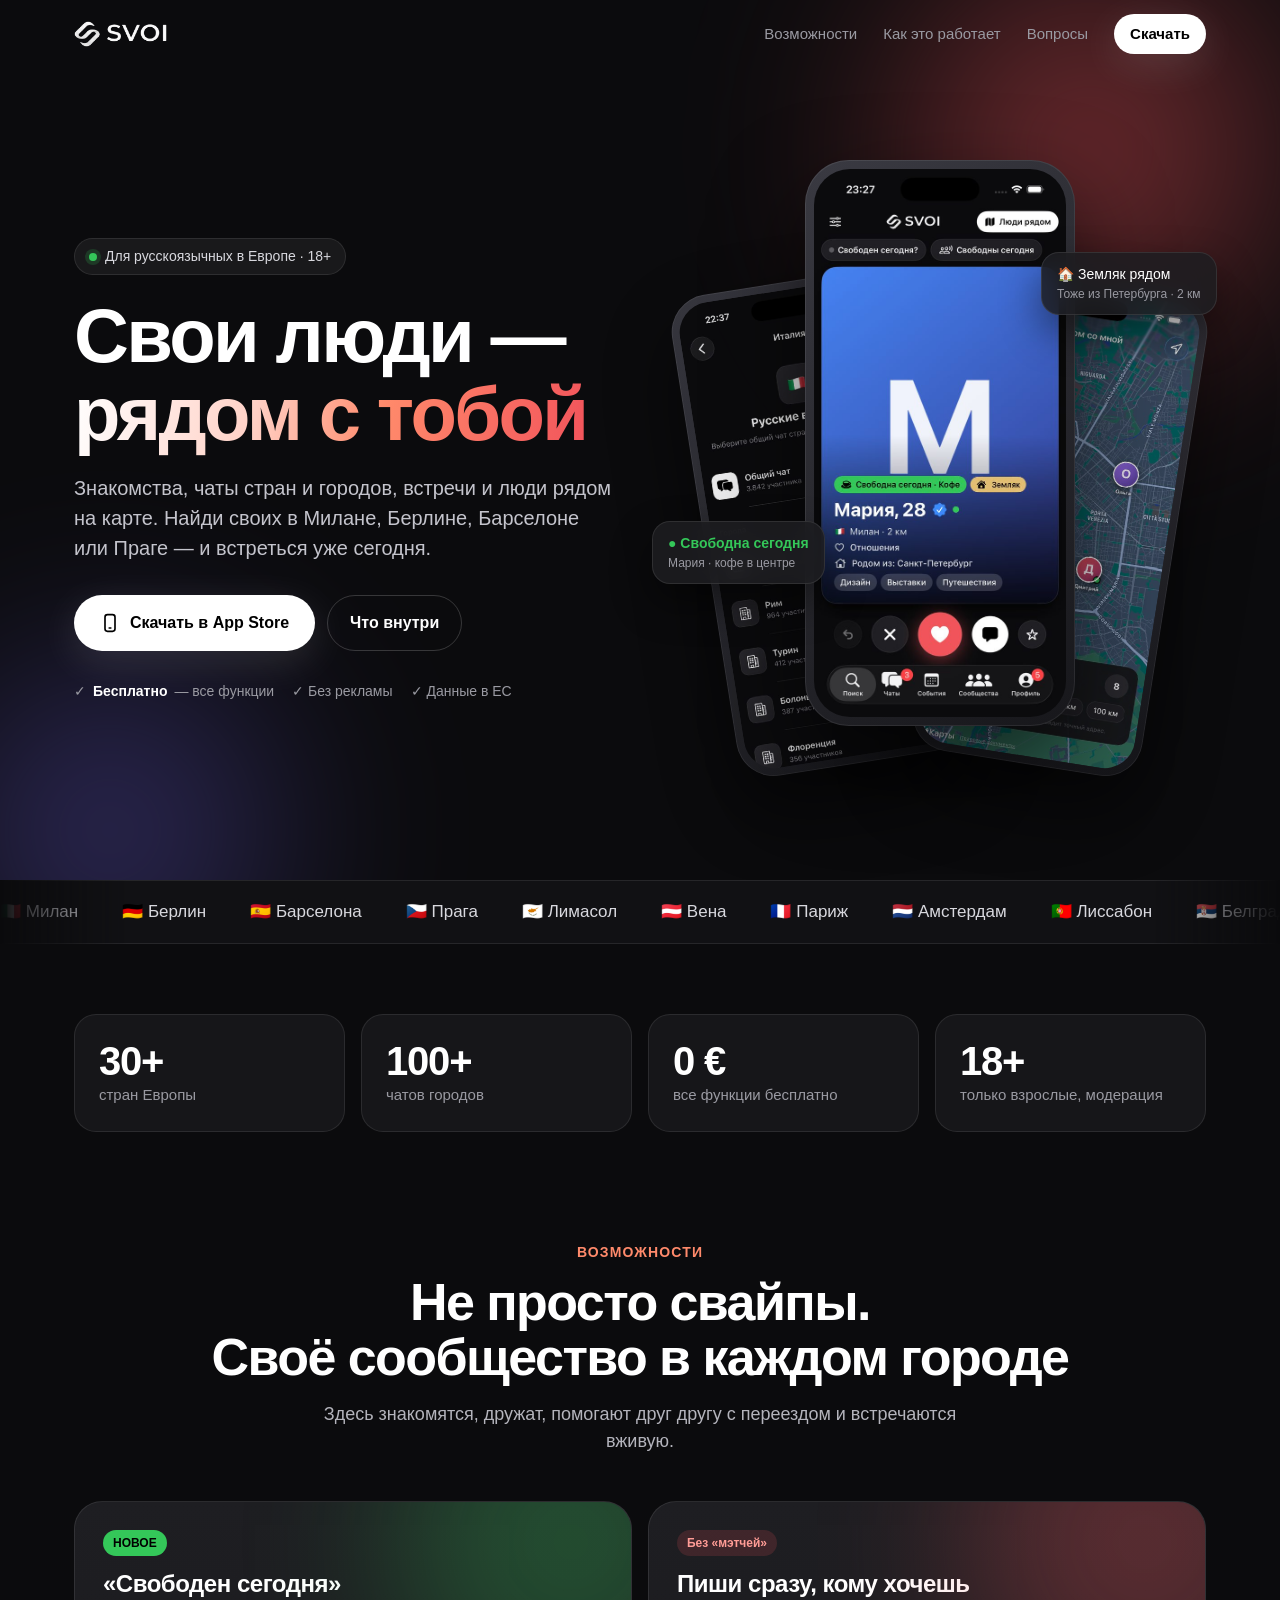
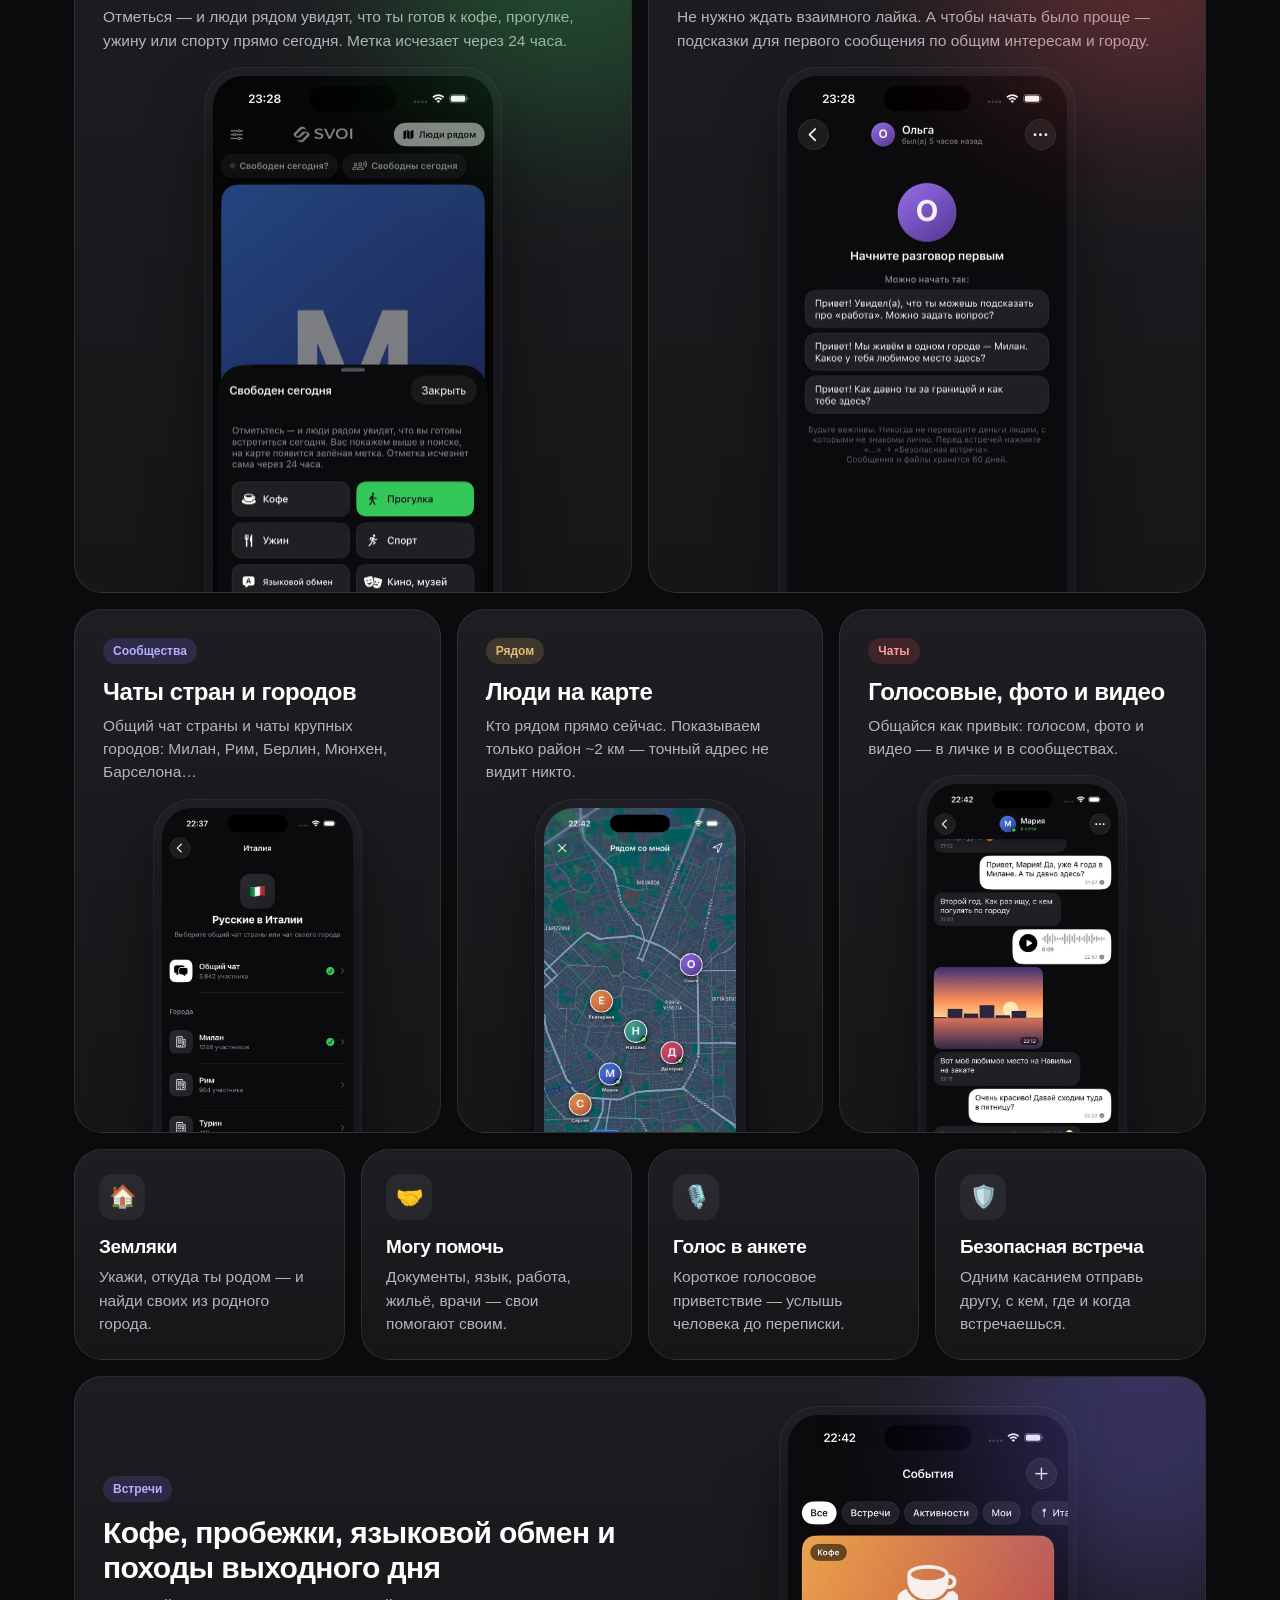
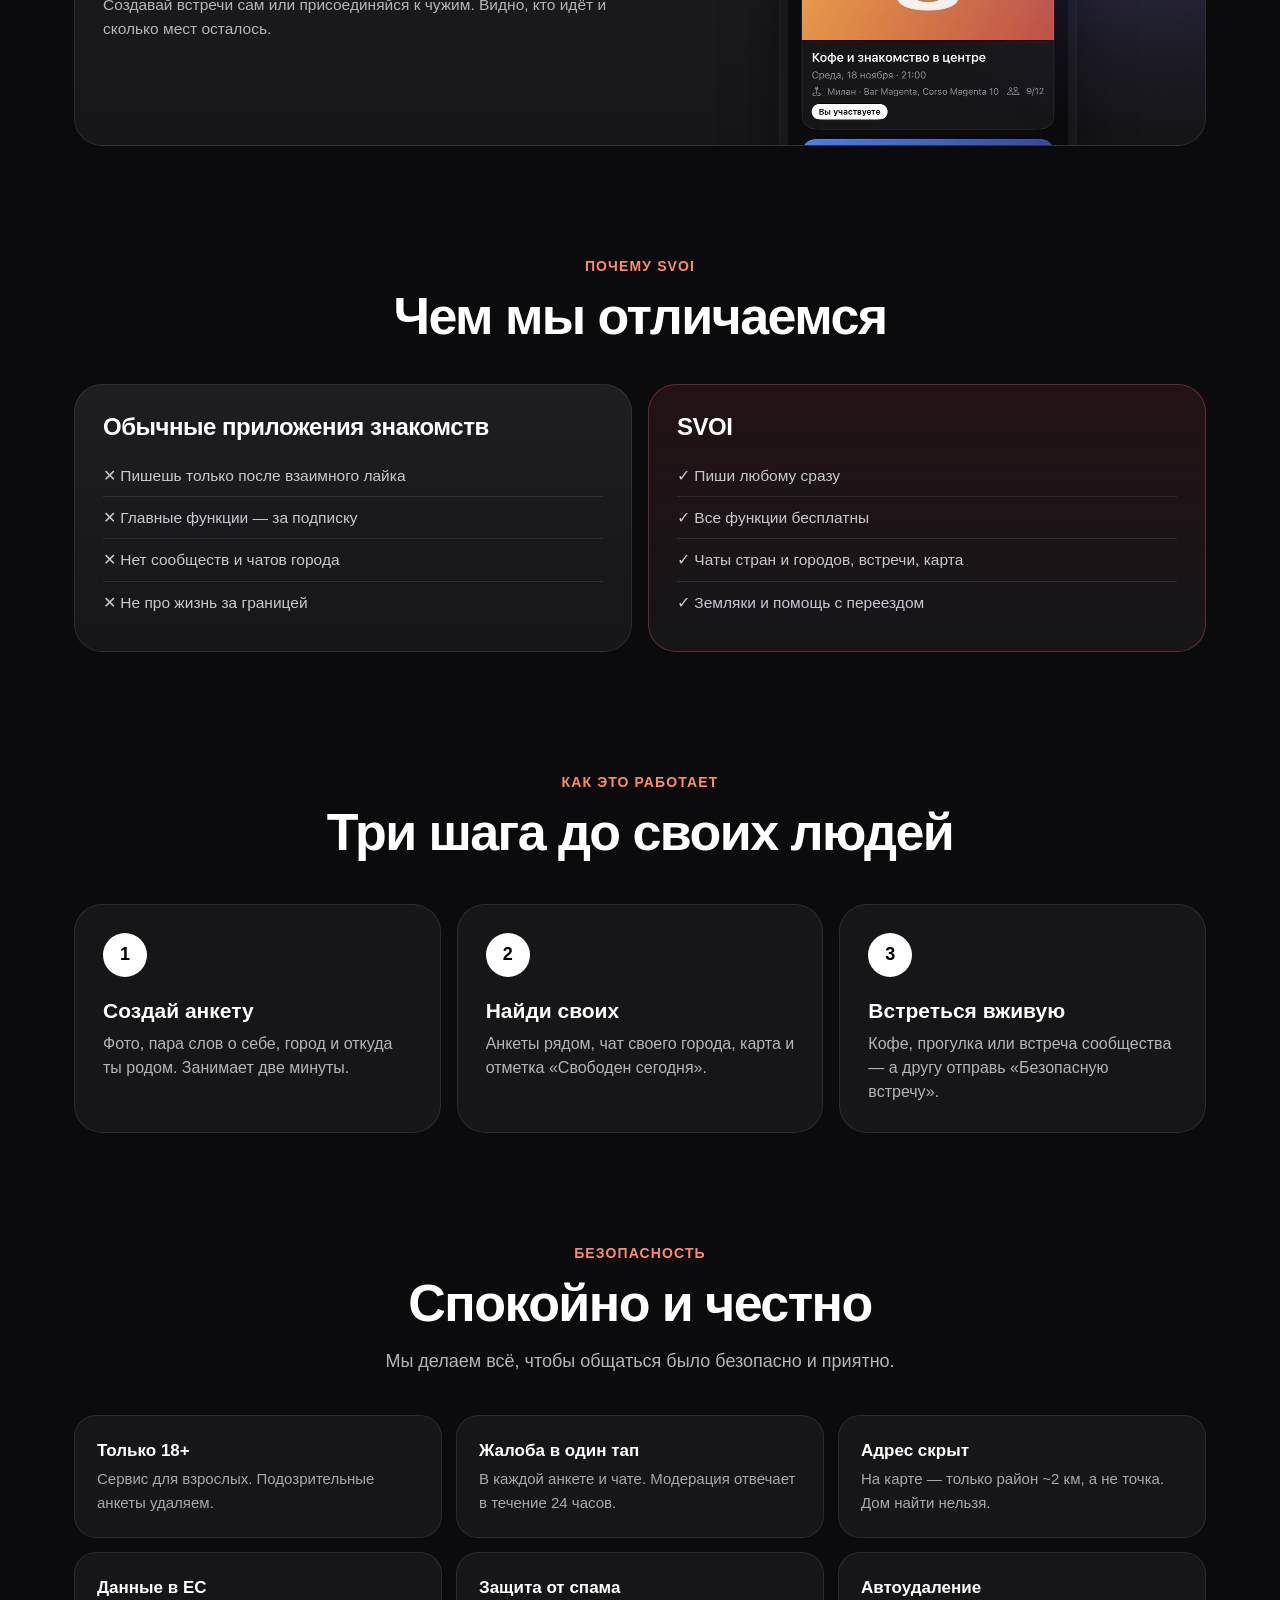
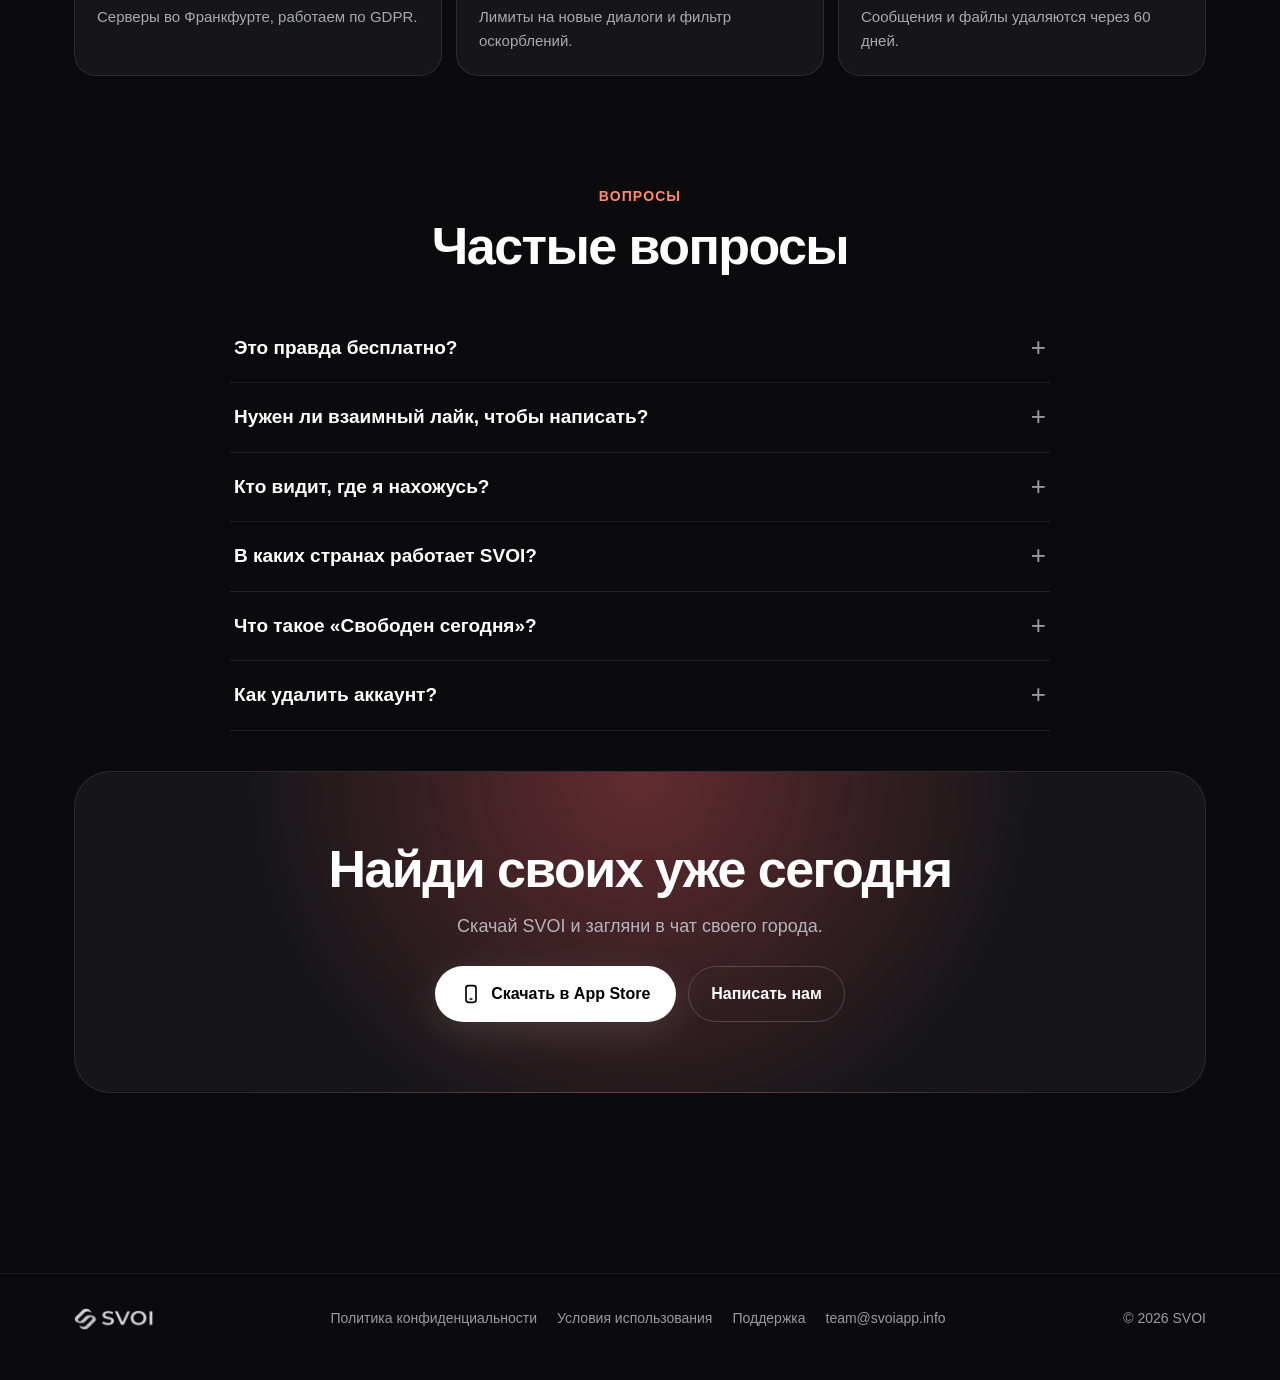
==== commit 05e9383e: "Кнопка в шапке, районы на карте" ====
--- a/index.html
+++ b/index.html
@@ -35,10 +35,12 @@
 .top nav{display:flex;gap:26px;align-items:center}
 .top nav a{color:var(--muted);text-decoration:none;font-size:15px;transition:color .2s}
 .top nav a:hover{color:#fff}
+.top nav a.btn,.top nav a.btn:hover{color:#000}
+.top nav a.btn:hover{background:#ffe3dd}
 .btn{display:inline-flex;align-items:center;gap:10px;border-radius:999px;font-weight:600;text-decoration:none;transition:transform .2s,box-shadow .2s,background .2s;white-space:nowrap}
 .btn:hover{transform:translateY(-2px)}
 .btn-white{background:#fff;color:#000;padding:15px 26px;font-size:16px;box-shadow:0 10px 40px rgba(255,255,255,.12)}
-.btn-white:hover{box-shadow:0 14px 50px rgba(255,255,255,.22)}
+.btn-white:hover{box-shadow:0 14px 50px rgba(255,255,255,.22);background:#ffe9e4;color:#000}
 .btn-ghost{color:#fff;padding:15px 22px;font-size:16px;border:1px solid rgba(255,255,255,.18)}
 .btn-ghost:hover{background:rgba(255,255,255,.06)}
 .btn-sm{padding:9px 16px;font-size:14px}
@@ -271,7 +273,7 @@
       <div class="card c-third reveal d1">
         <span class="tag t-gold">Рядом</span>
         <h3>Люди на карте</h3>
-        <p>Кто рядом прямо сейчас. Точный адрес никто не видит — только примерные точки.</p>
+        <p>Кто рядом прямо сейчас. Показываем только район ~2 км — точный адрес не видит никто.</p>
         <img class="shot" src="/assets/s-map.jpg" alt="Карта людей рядом" loading="lazy">
       </div>
       <div class="card c-third reveal d2">
@@ -355,7 +357,7 @@
     <div class="safe">
       <div class="reveal"><b>Только 18+</b><span>Сервис для взрослых. Подозрительные анкеты удаляем.</span></div>
       <div class="reveal d1"><b>Жалоба в один тап</b><span>В каждой анкете и чате. Модерация отвечает в течение 24 часов.</span></div>
-      <div class="reveal d2"><b>Адрес скрыт</b><span>Координаты округляются, на карте — смещённые точки.</span></div>
+      <div class="reveal d2"><b>Адрес скрыт</b><span>На карте — только район ~2 км, а не точка. Дом найти нельзя.</span></div>
       <div class="reveal"><b>Данные в ЕС</b><span>Серверы во Франкфурте, работаем по GDPR.</span></div>
       <div class="reveal d1"><b>Защита от спама</b><span>Лимиты на новые диалоги и фильтр оскорблений.</span></div>
       <div class="reveal d2"><b>Автоудаление</b><span>Сообщения и файлы удаляются через 60 дней.</span></div>
@@ -372,7 +374,7 @@
     <div class="faq">
       <details class="reveal"><summary>Это правда бесплатно?</summary><p>Да. Все функции — знакомства, чаты, карта, встречи, голосовые — бесплатны. Подписок нет.</p></details>
       <details class="reveal"><summary>Нужен ли взаимный лайк, чтобы написать?</summary><p>Нет. Написать можно любому сразу. Если хотите, в настройках можно разрешить сообщения только от взаимных симпатий.</p></details>
-      <details class="reveal"><summary>Кто видит, где я нахожусь?</summary><p>Никто не видит точный адрес. Другие видят город и примерное расстояние, а на карте — смещённую точку. Геолокацию можно выключить.</p></details>
+      <details class="reveal"><summary>Кто видит, где я нахожусь?</summary><p>Никто не видит точный адрес. Другие видят город и примерное расстояние, а на карте — только район размером около 2 км. Геолокацию можно выключить.</p></details>
       <details class="reveal"><summary>В каких странах работает SVOI?</summary><p>По всей Европе: Италия, Германия, Испания, Франция, Чехия, Кипр, Португалия, Сербия, Черногория, Польша и другие — больше 30 стран и 100 городских чатов.</p></details>
       <details class="reveal"><summary>Что такое «Свободен сегодня»?</summary><p>Это отметка на 24 часа: вы показываете, что готовы сегодня к кофе, прогулке, ужину или спорту. Таких людей видно первыми в поиске и на карте.</p></details>
       <details class="reveal"><summary>Как удалить аккаунт?</summary><p>Профиль → Настройки → Удалить аккаунт. Анкета, фото и сообщения удаляются сразу. Вопросы — на <a href="mailto:team@svoiapp.info">team@svoiapp.info</a>.</p></details>
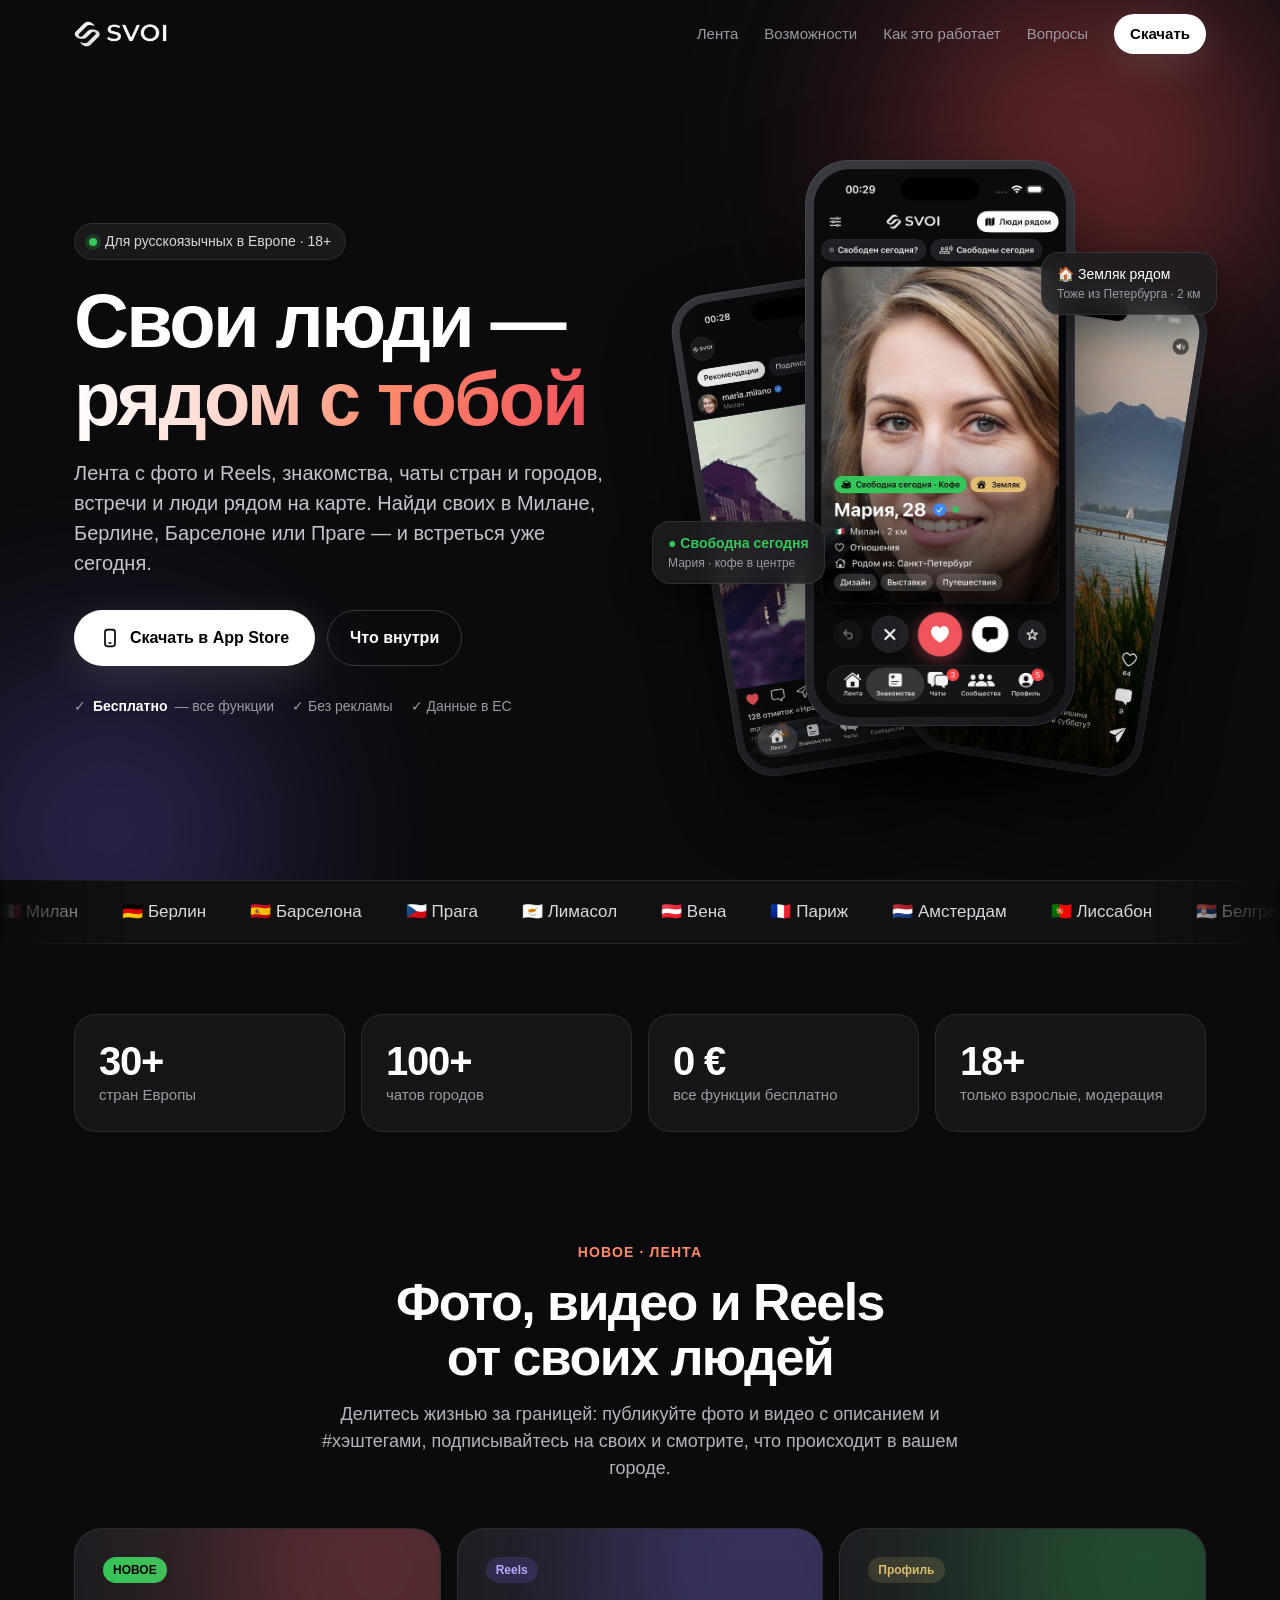
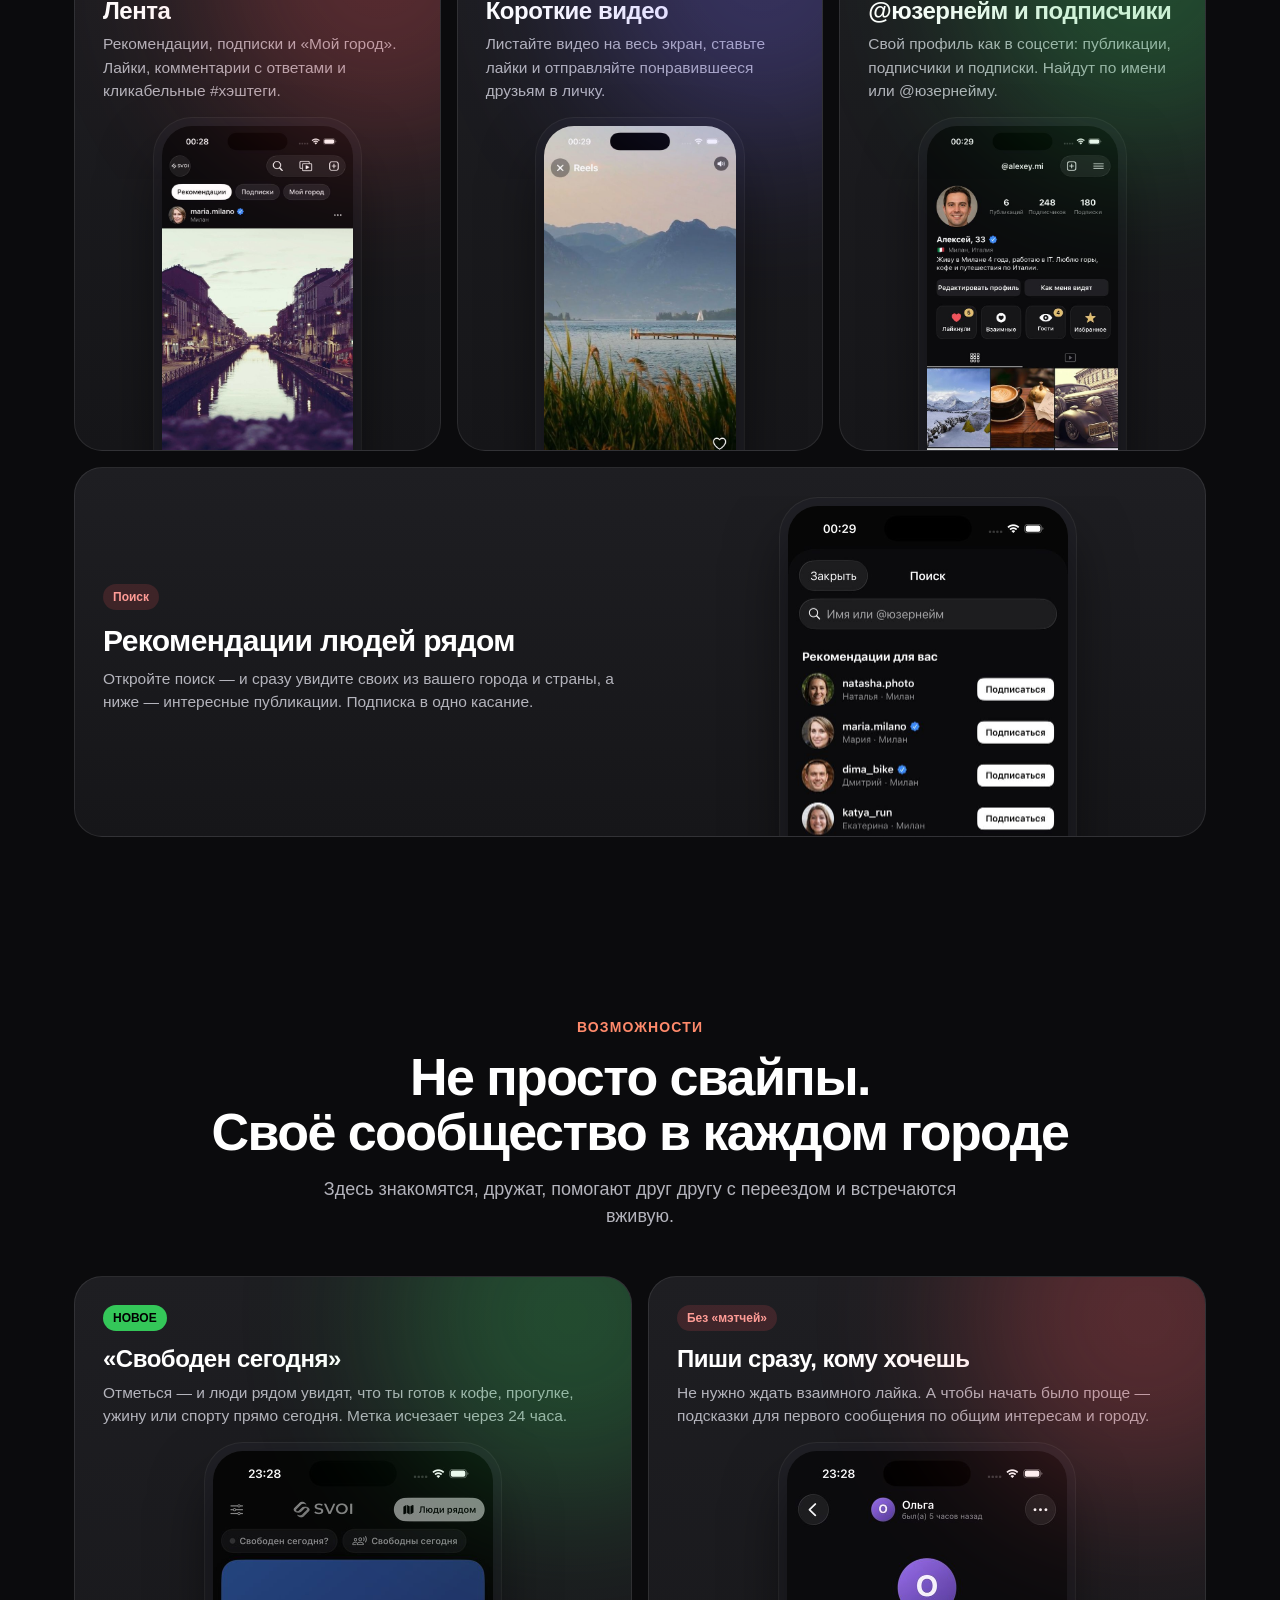
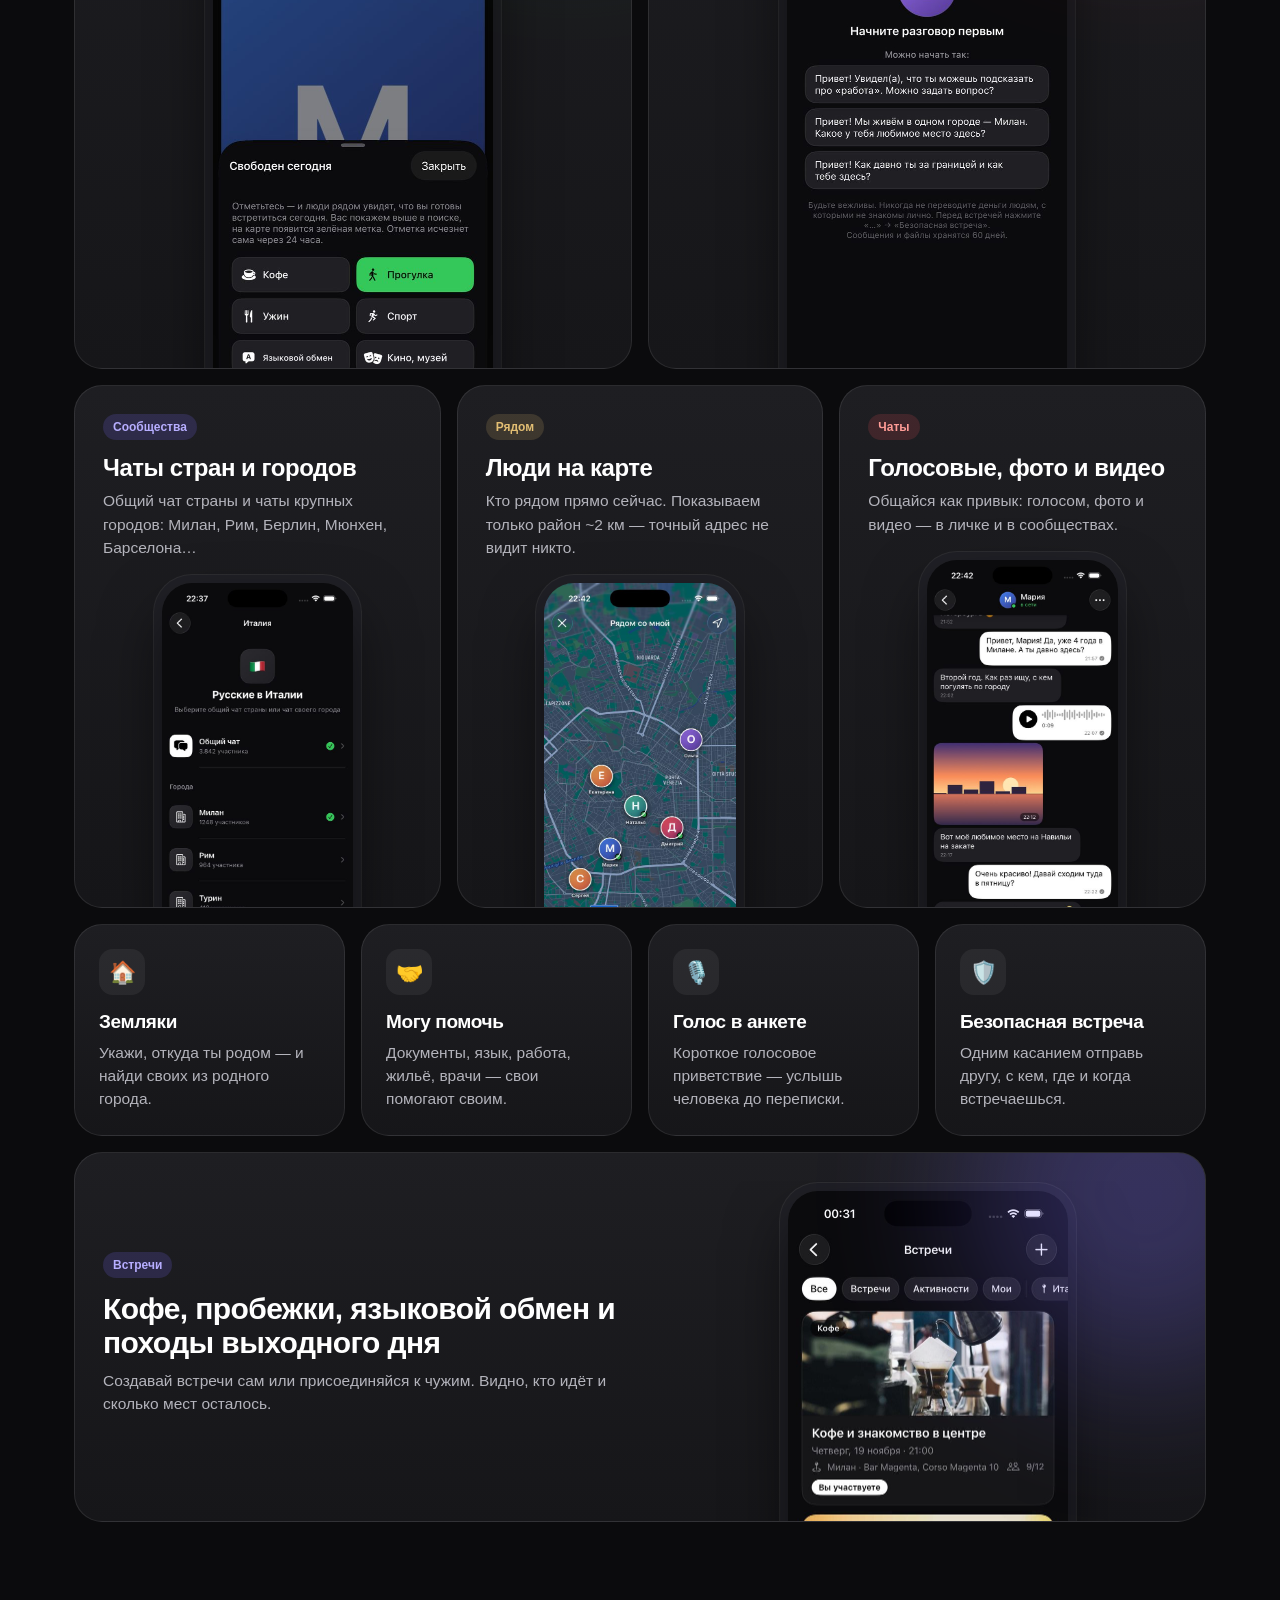
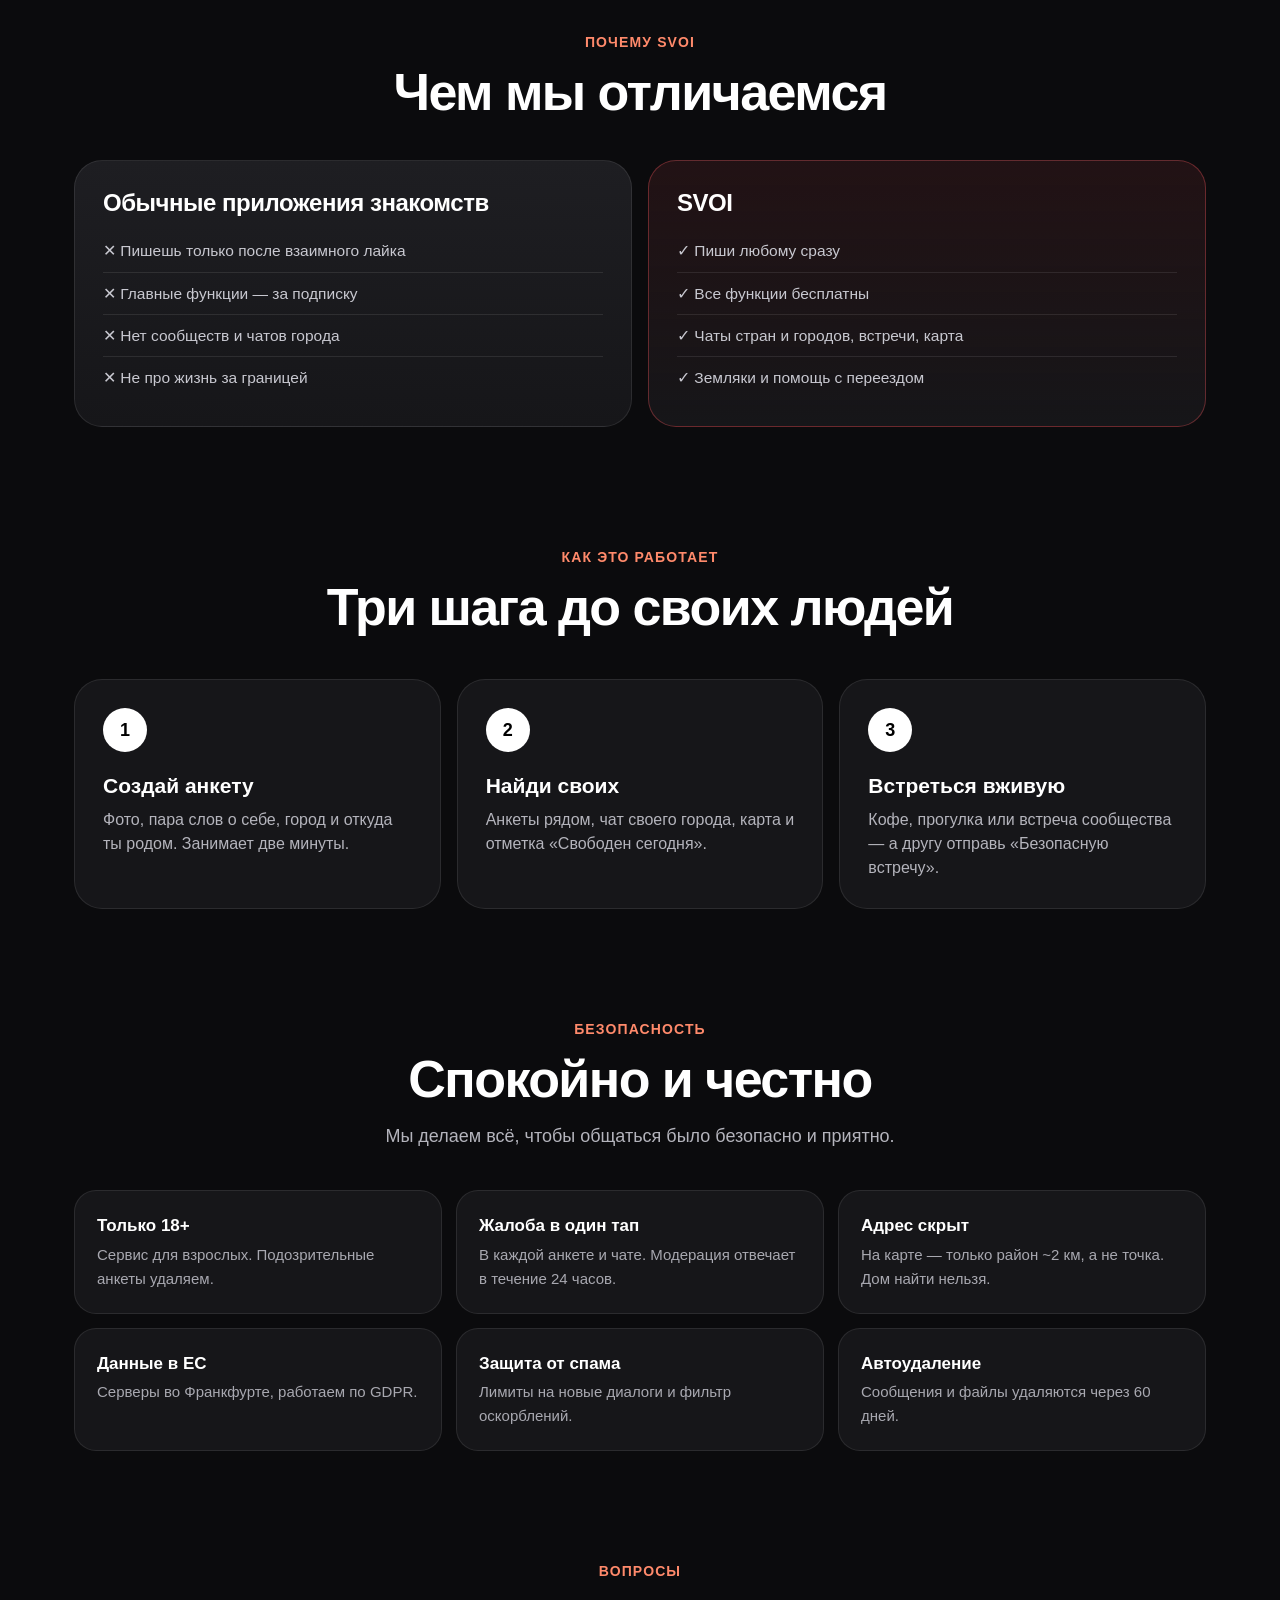
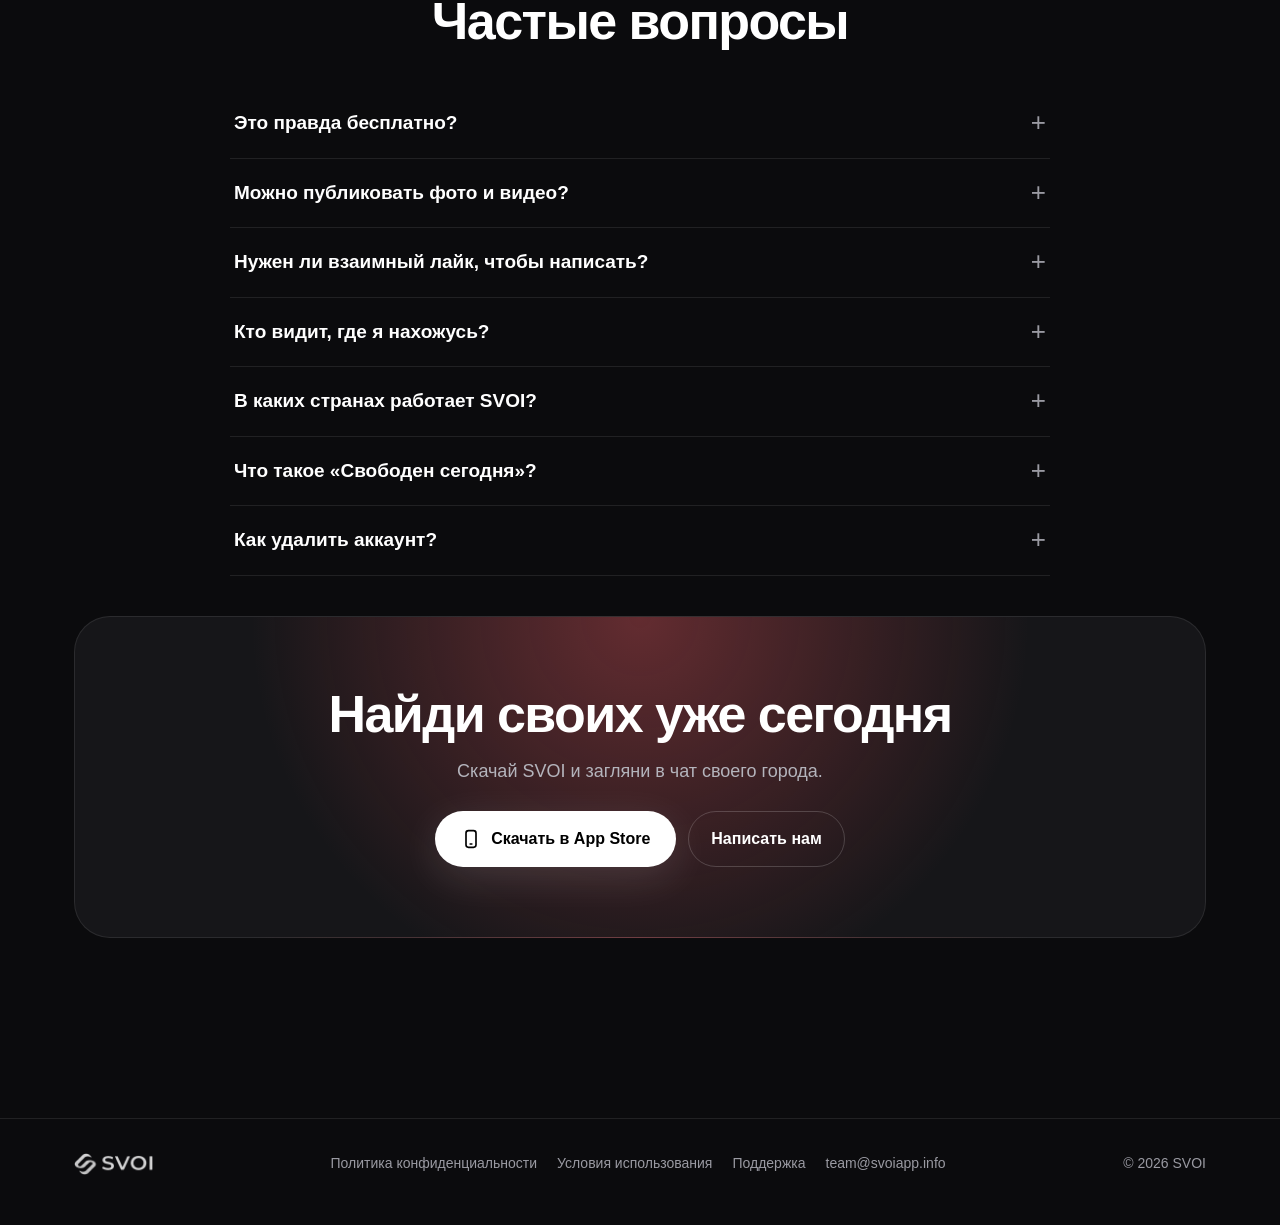
==== commit 20177638: "Лента, Reels и поиск на сайте; обновлены политика и условия" ====
--- a/index.html
+++ b/index.html
@@ -4,12 +4,12 @@
 <meta charset="utf-8">
 <meta name="viewport" content="width=device-width,initial-scale=1,viewport-fit=cover">
 <title>SVOI — свои люди в Европе</title>
-<meta name="description" content="SVOI («Свои») — бесплатное приложение для русскоязычных в Европе: знакомства, чаты стран и городов, встречи, люди рядом на карте.">
+<meta name="description" content="SVOI («Свои») — бесплатное приложение для русскоязычных в Европе: лента с фото и Reels, знакомства, чаты стран и городов, встречи, люди рядом на карте.">
 <meta name="theme-color" content="#0b0b0d">
 <meta property="og:type" content="website">
 <meta property="og:url" content="https://svoiapp.info/">
 <meta property="og:title" content="SVOI — свои люди в Европе">
-<meta property="og:description" content="Знакомства, чаты городов и встречи для русскоязычных в Европе. Бесплатно.">
+<meta property="og:description" content="Лента, Reels, знакомства, чаты городов и встречи для русскоязычных в Европе. Бесплатно.">
 <meta property="og:image" content="https://svoiapp.info/assets/og.jpg">
 <meta name="twitter:card" content="summary_large_image">
 <link rel="icon" href="/assets/svoi-symbol.png">
@@ -188,6 +188,7 @@
   <div class="wrap">
     <a href="/" aria-label="SVOI — на главную"><img src="/assets/svoi-logo.png" alt="SVOI"></a>
     <nav>
+      <a class="hide-m" href="#feed">Лента</a>
       <a class="hide-m" href="#features">Возможности</a>
       <a class="hide-m" href="#how">Как это работает</a>
       <a class="hide-m" href="#faq">Вопросы</a>
@@ -203,13 +204,13 @@
     <div>
       <span class="pill reveal"><i></i>Для русскоязычных в Европе · 18+</span>
       <h1 class="reveal d1">Свои люди —<br><span class="grad">рядом с тобой</span></h1>
-      <p class="lead reveal d2">Знакомства, чаты стран и городов, встречи и люди рядом на карте. Найди своих в Милане, Берлине, Барселоне или Праге — и встреться уже сегодня.</p>
+      <p class="lead reveal d2">Лента с фото и Reels, знакомства, чаты стран и городов, встречи и люди рядом на карте. Найди своих в Милане, Берлине, Барселоне или Праге — и встреться уже сегодня.</p>
       <div class="cta reveal d3">
         <a class="btn btn-white" href="https://apps.apple.com/app/id6835577482">
           <svg viewBox="0 0 24 24" fill="none" stroke="currentColor" stroke-width="2" stroke-linecap="round" stroke-linejoin="round" aria-hidden="true"><rect x="6" y="2" width="12" height="20" rx="3"/><path d="M11 18h2"/></svg>
           Скачать в App Store
         </a>
-        <a class="btn btn-ghost" href="#features">Что внутри</a>
+        <a class="btn btn-ghost" href="#feed">Что внутри</a>
       </div>
       <div class="trust reveal d3">
         <span>✓ <b>Бесплатно</b> — все функции</span>
@@ -218,9 +219,9 @@
       </div>
     </div>
     <div class="phones" id="phones" aria-hidden="true">
-      <div class="phone p2"><img src="/assets/s-italy.jpg" alt="" loading="eager"></div>
+      <div class="phone p2"><img src="/assets/s-feed.jpg" alt="" loading="eager"></div>
       <div class="phone p1"><img src="/assets/s-discover.jpg" alt="" loading="eager"></div>
-      <div class="phone p3"><img src="/assets/s-map.jpg" alt="" loading="eager"></div>
+      <div class="phone p3"><img src="/assets/s-reels.jpg" alt="" loading="eager"></div>
       <div class="bubble bu1"><b>● Свободна сегодня</b><small>Мария · кофе в центре</small></div>
       <div class="bubble bu2">🏠 Земляк рядом<small>Тоже из Петербурга · 2 км</small></div>
     </div>
@@ -242,6 +243,45 @@
     <div class="stat reveal d3"><b>18+</b><span>только взрослые, модерация</span></div>
   </div>
 </div>
+
+<section class="block" id="feed">
+  <div class="wrap">
+    <div class="center reveal">
+      <div class="eyebrow">Новое · Лента</div>
+      <h2>Фото, видео и Reels<br>от своих людей</h2>
+      <p class="sub">Делитесь жизнью за границей: публикуйте фото и видео с описанием и #хэштегами, подписывайтесь на своих и смотрите, что происходит в вашем городе.</p>
+    </div>
+
+    <div class="bento">
+      <div class="card c-third glow-coral reveal">
+        <span class="tag t-new">НОВОЕ</span>
+        <h3>Лента</h3>
+        <p>Рекомендации, подписки и «Мой город». Лайки, комментарии с ответами и кликабельные #хэштеги.</p>
+        <img class="shot" src="/assets/s-feed.jpg" alt="Лента публикаций" loading="lazy">
+      </div>
+      <div class="card c-third glow-violet reveal d1">
+        <span class="tag t-violet">Reels</span>
+        <h3>Короткие видео</h3>
+        <p>Листайте видео на весь экран, ставьте лайки и отправляйте понравившееся друзьям в личку.</p>
+        <img class="shot" src="/assets/s-reels.jpg" alt="Reels" loading="lazy">
+      </div>
+      <div class="card c-third glow-green reveal d2">
+        <span class="tag t-gold">Профиль</span>
+        <h3>@юзернейм и подписчики</h3>
+        <p>Свой профиль как в соцсети: публикации, подписчики и подписки. Найдут по имени или @юзернейму.</p>
+        <img class="shot" src="/assets/s-profile.jpg" alt="Профиль с публикациями" loading="lazy">
+      </div>
+      <div class="card c-full c-events reveal">
+        <div>
+          <span class="tag t-coral">Поиск</span>
+          <h3>Рекомендации людей рядом</h3>
+          <p>Откройте поиск — и сразу увидите своих из вашего города и страны, а ниже — интересные публикации. Подписка в одно касание.</p>
+        </div>
+        <div class="shotbox"><img class="shot" src="/assets/s-search.jpg" alt="Поиск и рекомендации" loading="lazy"></div>
+      </div>
+    </div>
+  </div>
+</section>
 
 <section class="block" id="features">
   <div class="wrap">
@@ -372,12 +412,13 @@
       <h2>Частые вопросы</h2>
     </div>
     <div class="faq">
-      <details class="reveal"><summary>Это правда бесплатно?</summary><p>Да. Все функции — знакомства, чаты, карта, встречи, голосовые — бесплатны. Подписок нет.</p></details>
+      <details class="reveal"><summary>Это правда бесплатно?</summary><p>Да. Все функции — лента и Reels, знакомства, чаты, карта, встречи, голосовые — бесплатны. Подписок нет.</p></details>
+      <details class="reveal"><summary>Можно публиковать фото и видео?</summary><p>Да. В ленте можно выкладывать до 20 фото или видео с описанием и #хэштегами — публикация появляется сразу. Можно ставить лайки, комментировать, отвечать на комментарии и делиться постами в личку. На любую публикацию можно пожаловаться, а автора — заблокировать.</p></details>
       <details class="reveal"><summary>Нужен ли взаимный лайк, чтобы написать?</summary><p>Нет. Написать можно любому сразу. Если хотите, в настройках можно разрешить сообщения только от взаимных симпатий.</p></details>
       <details class="reveal"><summary>Кто видит, где я нахожусь?</summary><p>Никто не видит точный адрес. Другие видят город и примерное расстояние, а на карте — только район размером около 2 км. Геолокацию можно выключить.</p></details>
       <details class="reveal"><summary>В каких странах работает SVOI?</summary><p>По всей Европе: Италия, Германия, Испания, Франция, Чехия, Кипр, Португалия, Сербия, Черногория, Польша и другие — больше 30 стран и 100 городских чатов.</p></details>
       <details class="reveal"><summary>Что такое «Свободен сегодня»?</summary><p>Это отметка на 24 часа: вы показываете, что готовы сегодня к кофе, прогулке, ужину или спорту. Таких людей видно первыми в поиске и на карте.</p></details>
-      <details class="reveal"><summary>Как удалить аккаунт?</summary><p>Профиль → Настройки → Удалить аккаунт. Анкета, фото и сообщения удаляются сразу. Вопросы — на <a href="mailto:team@svoiapp.info">team@svoiapp.info</a>.</p></details>
+      <details class="reveal"><summary>Как удалить аккаунт?</summary><p>Профиль → Настройки → Удалить аккаунт. Анкета, фото, публикации и сообщения удаляются сразу. Вопросы — на <a href="mailto:team@svoiapp.info">team@svoiapp.info</a>.</p></details>
     </div>
 
     <div class="final reveal">
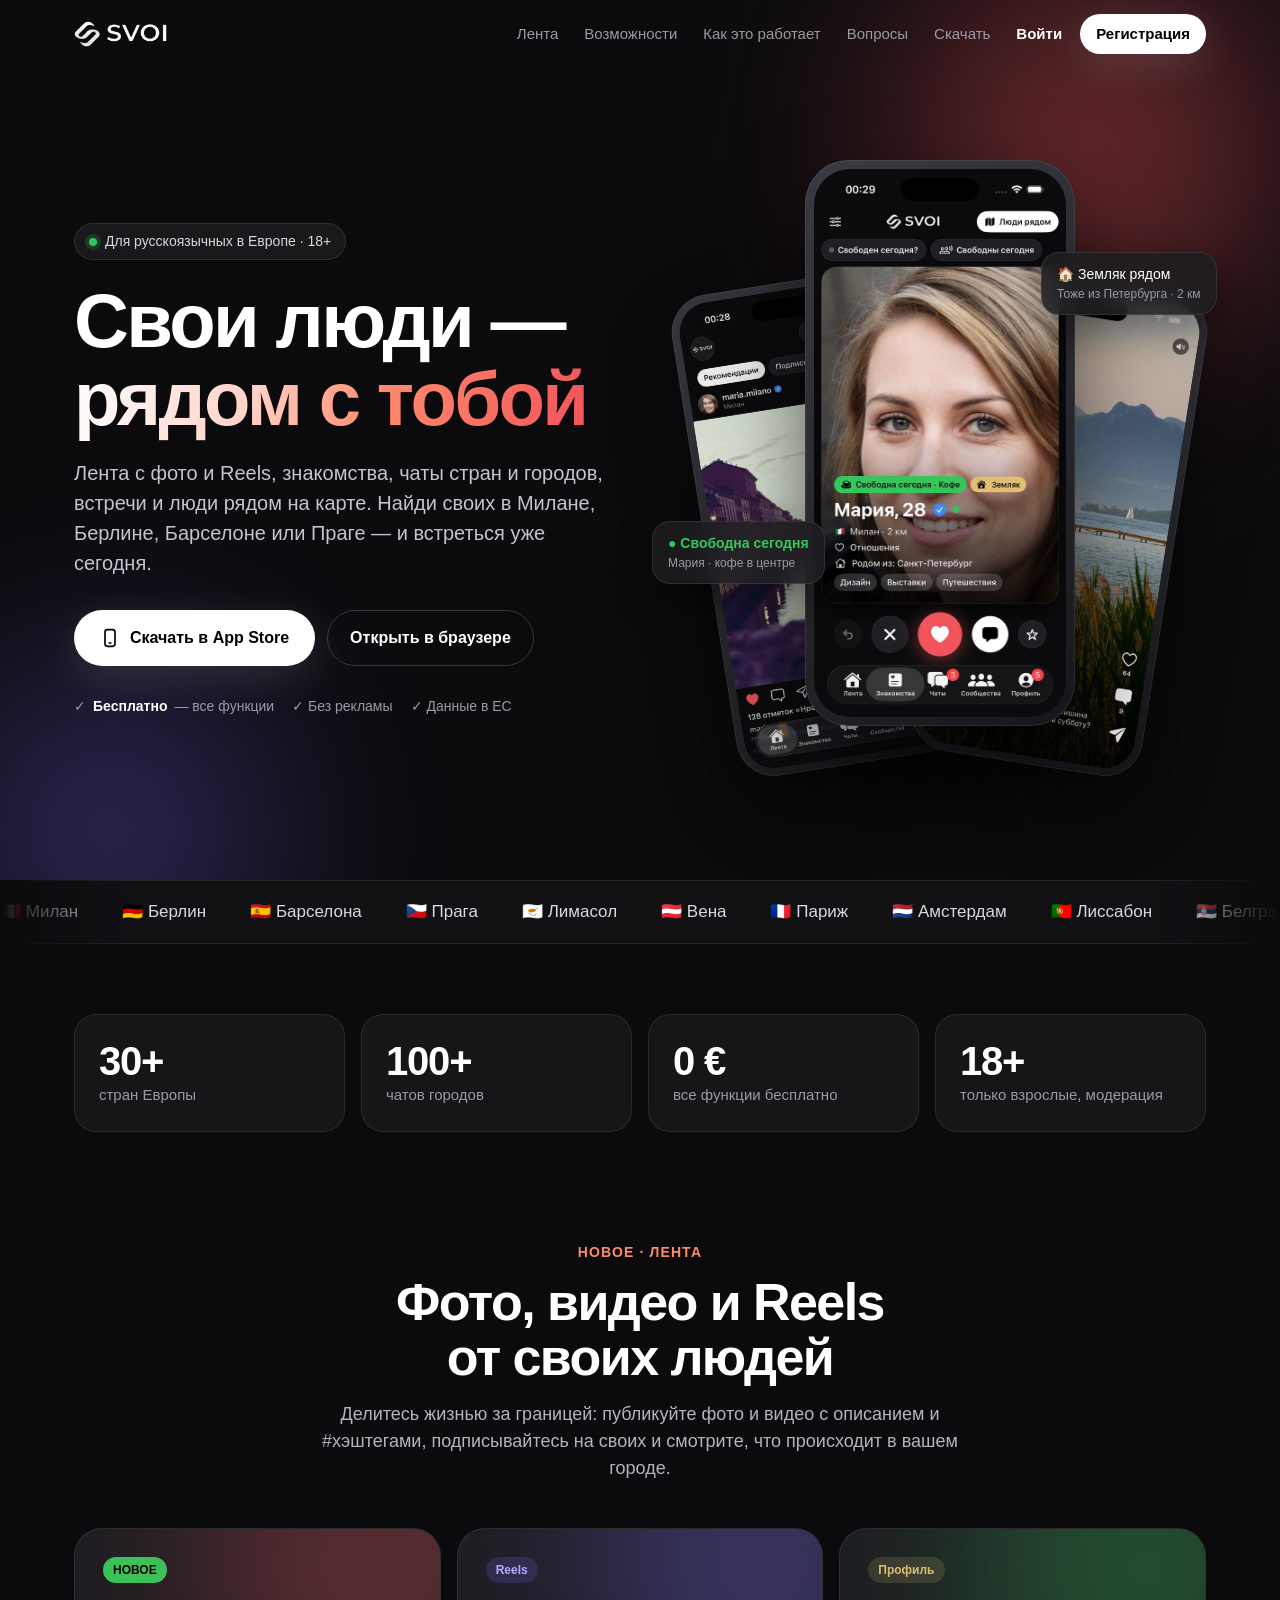
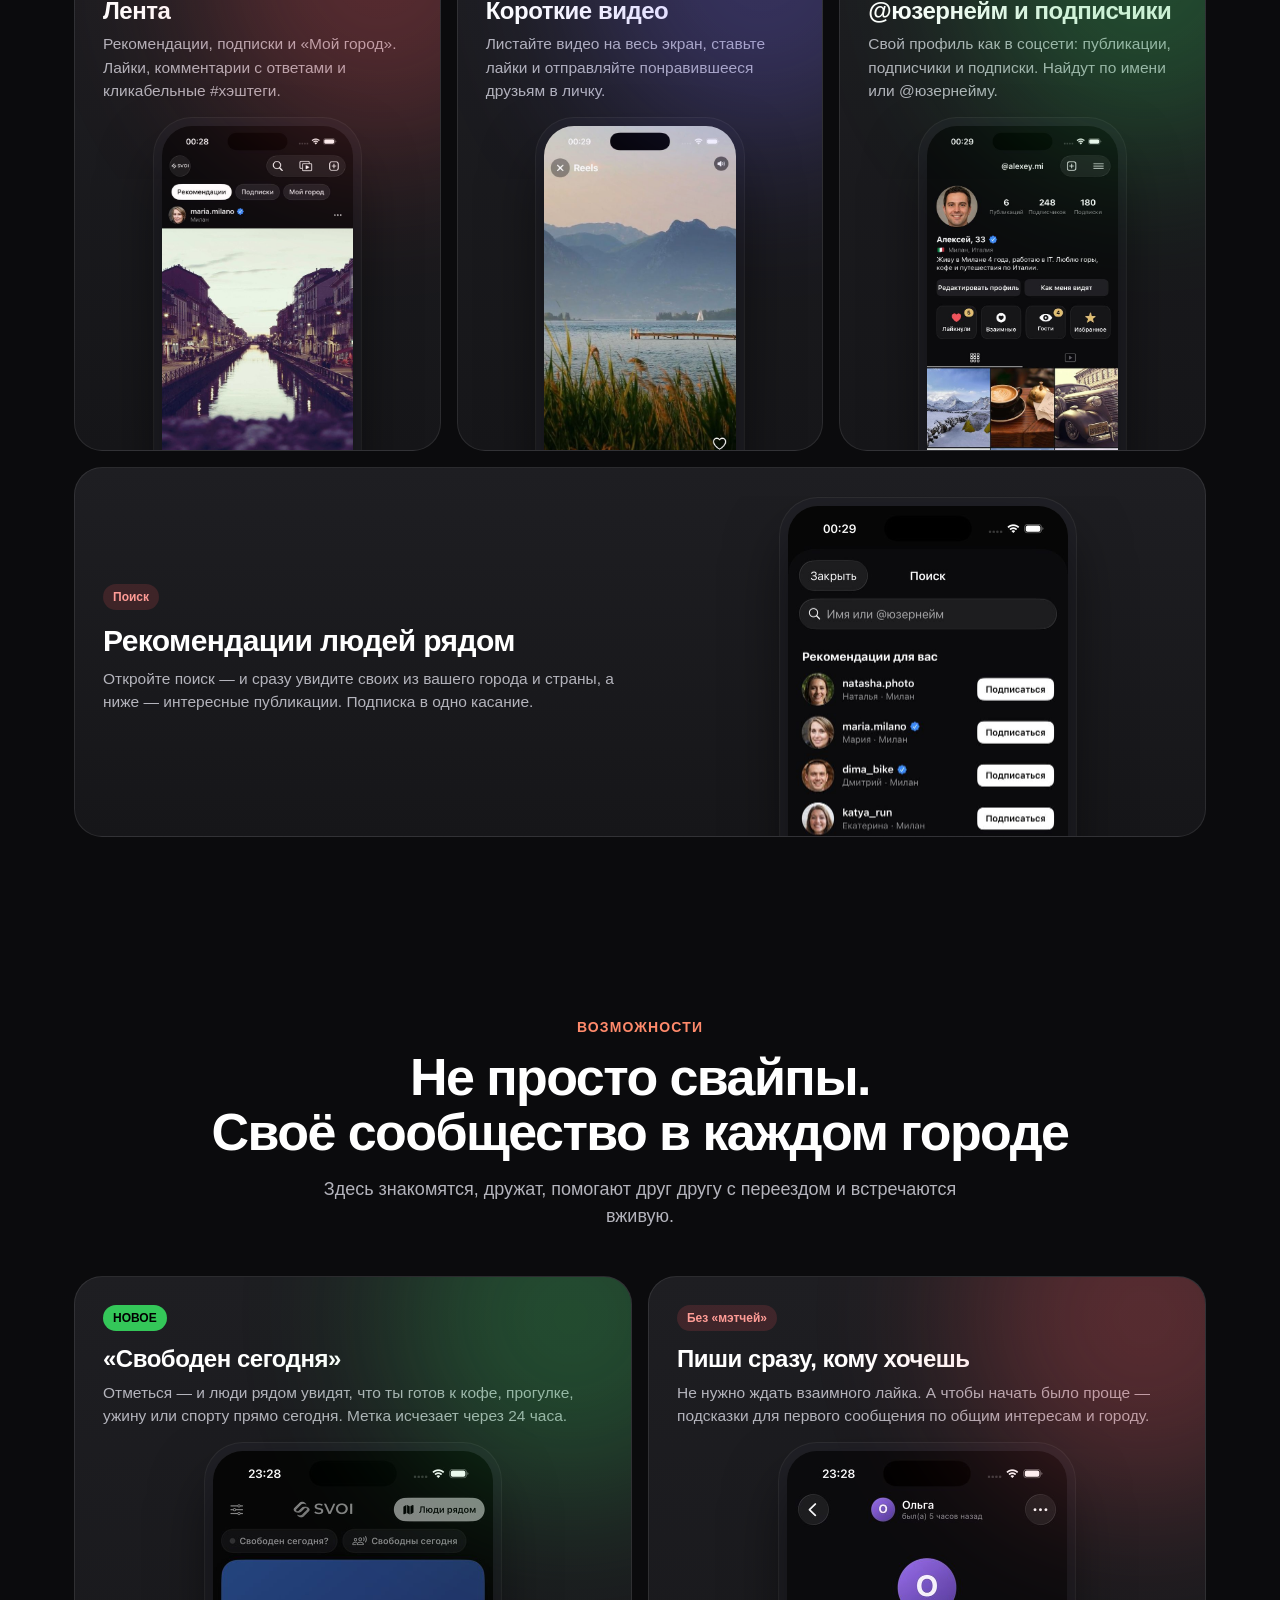
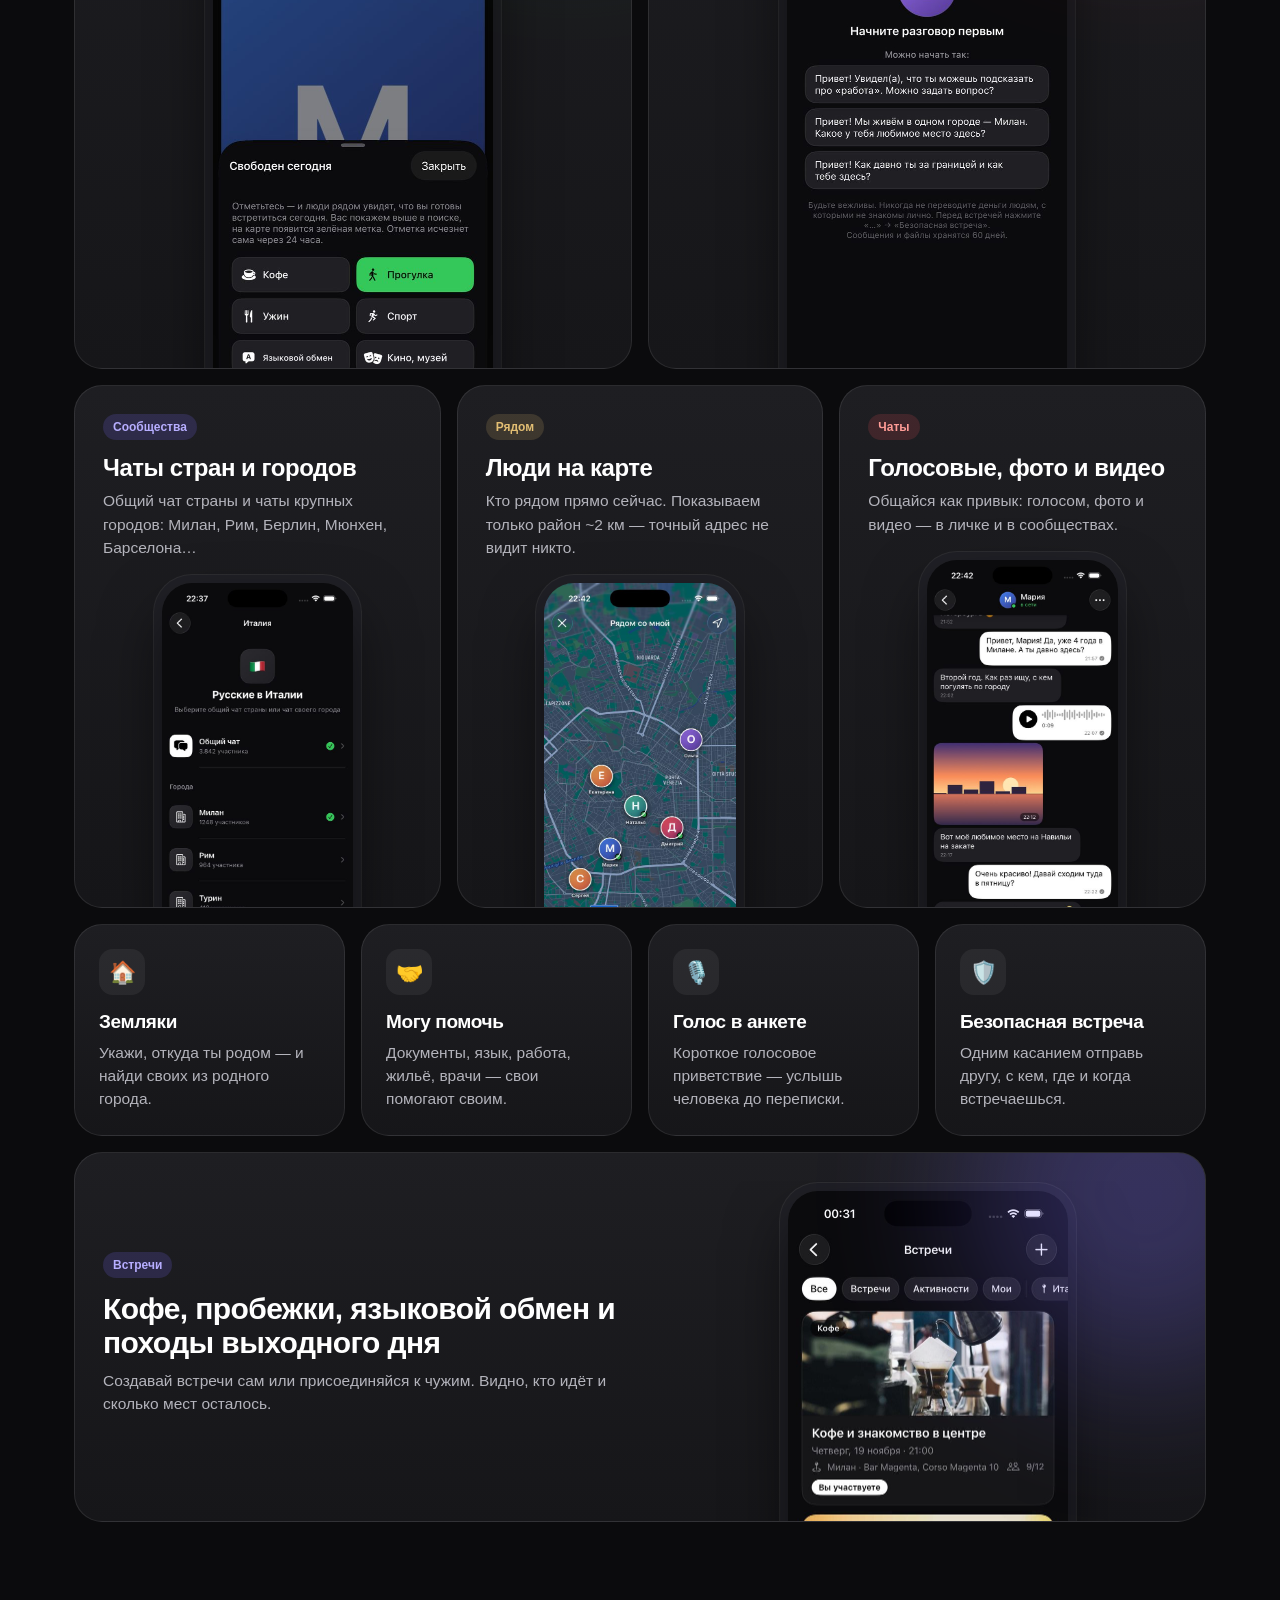
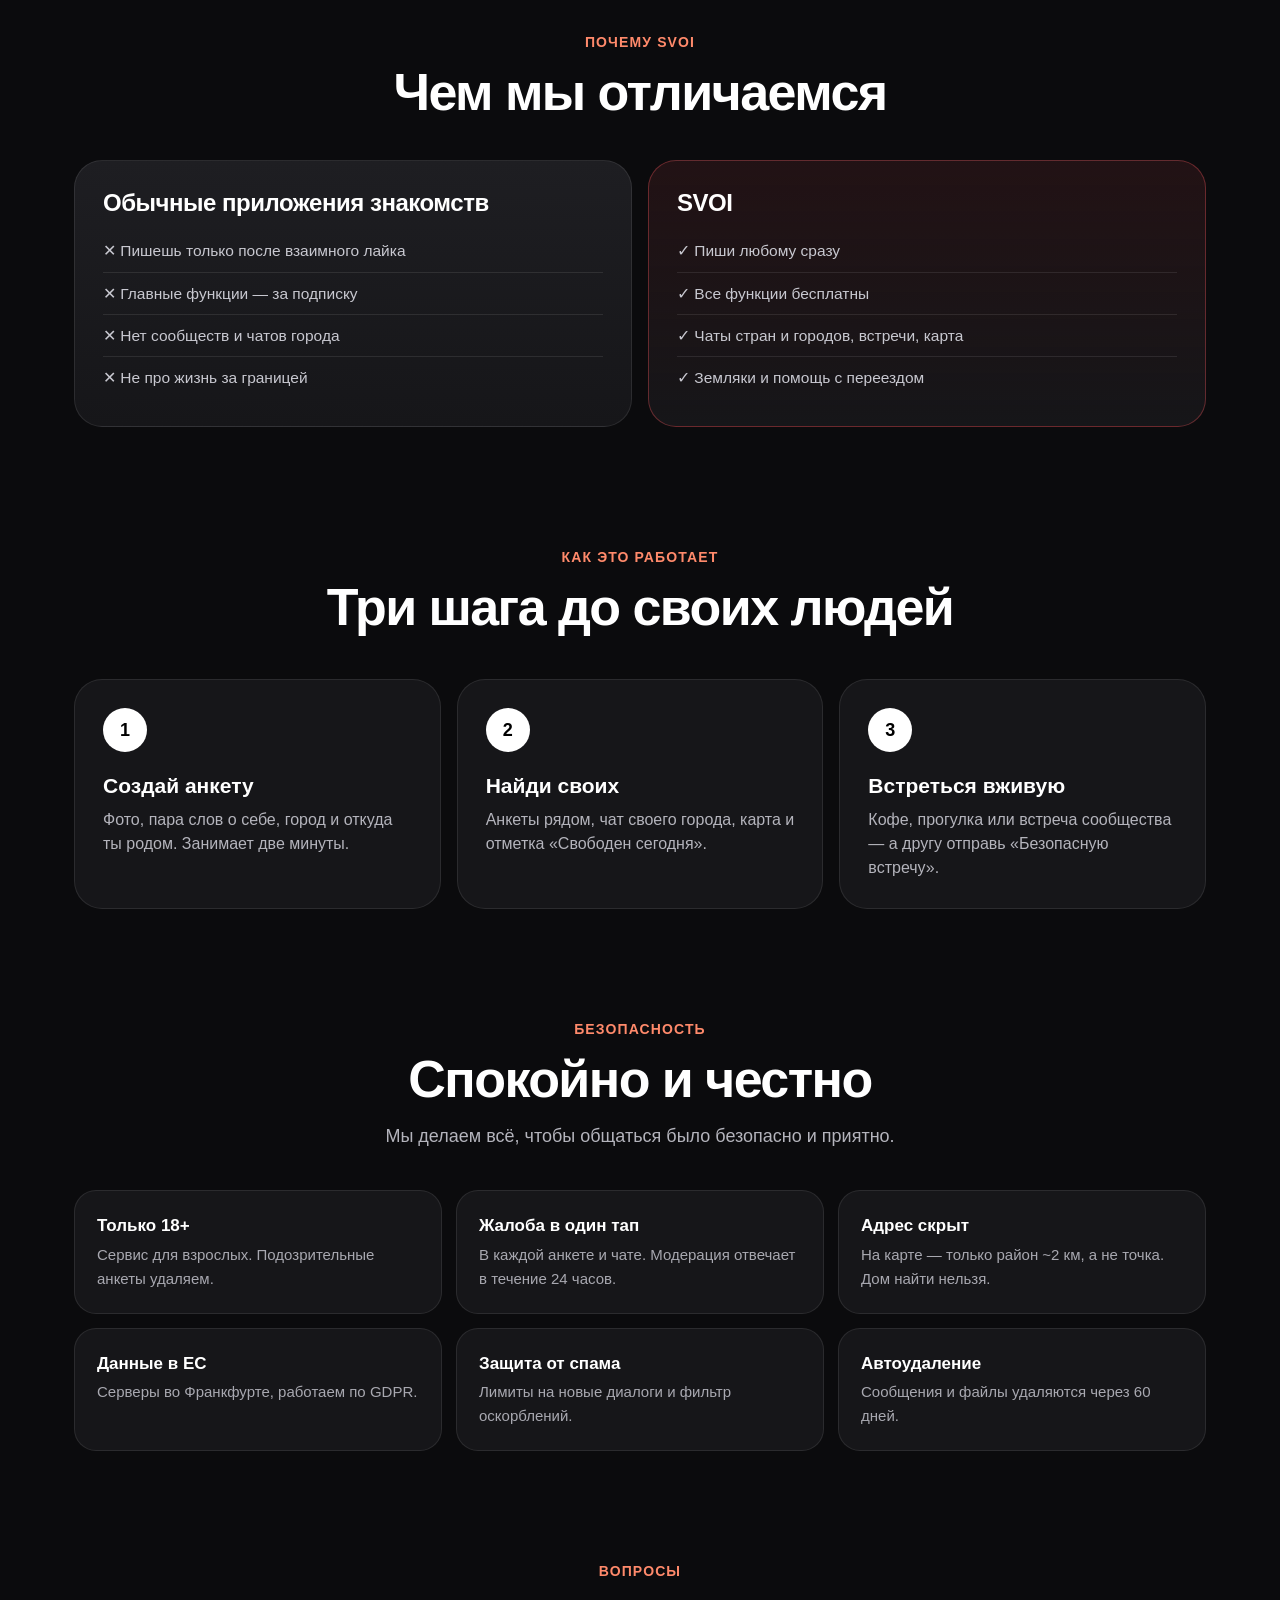
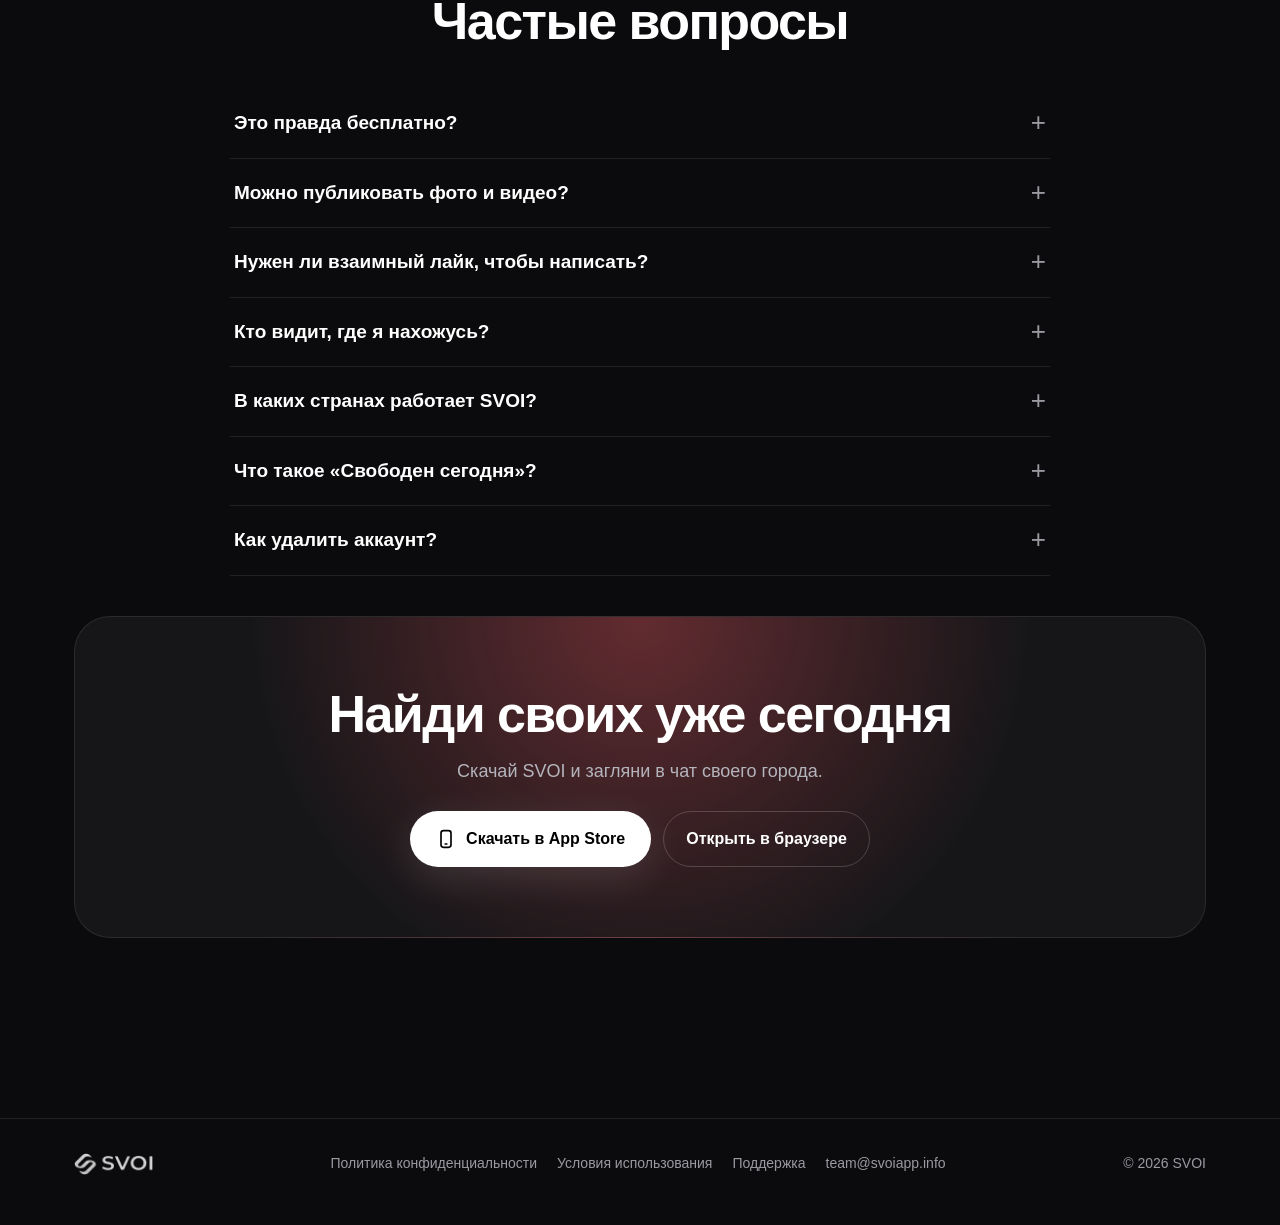
==== commit 1eebede3: "Веб-версия «Свои» на svoiapp.info/app и вход/регистрация на главной - svoiapp.info/app: лента, знако" ====
--- a/index.html
+++ b/index.html
@@ -46,6 +46,11 @@
 .btn-sm{padding:9px 16px;font-size:14px}
 .btn svg{width:20px;height:20px}
 @media(max-width:820px){.top nav a.hide-m{display:none}}
+.auth-nav{display:inline-flex;gap:18px;align-items:center}
+.top nav a.nav-login{color:#fff;font-weight:600}
+.top nav a.nav-login:hover{color:#ffd9d2}
+.auth-nav img{width:22px;height:22px;border-radius:50%;object-fit:cover}
+@media(max-width:420px){.top nav{gap:16px}.auth-nav{gap:14px}.top img{height:22px}}
 
 /* ---------- герой ---------- */
 .hero{position:relative;padding:150px 0 90px;overflow:hidden}
@@ -192,7 +197,11 @@
       <a class="hide-m" href="#features">Возможности</a>
       <a class="hide-m" href="#how">Как это работает</a>
       <a class="hide-m" href="#faq">Вопросы</a>
-      <a class="btn btn-white btn-sm" href="https://apps.apple.com/app/id6835577482">Скачать</a>
+      <a class="hide-m" href="https://apps.apple.com/app/id6835577482">Скачать</a>
+      <span class="auth-nav" id="authNav">
+        <a class="nav-login" href="/app/#/login">Войти</a>
+        <a class="btn btn-white btn-sm" href="/app/#/signup">Регистрация</a>
+      </span>
     </nav>
   </div>
 </header>
@@ -210,7 +219,7 @@
           <svg viewBox="0 0 24 24" fill="none" stroke="currentColor" stroke-width="2" stroke-linecap="round" stroke-linejoin="round" aria-hidden="true"><rect x="6" y="2" width="12" height="20" rx="3"/><path d="M11 18h2"/></svg>
           Скачать в App Store
         </a>
-        <a class="btn btn-ghost" href="#feed">Что внутри</a>
+        <a class="btn btn-ghost web-cta" href="/app/#/signup">Открыть в браузере</a>
       </div>
       <div class="trust reveal d3">
         <span>✓ <b>Бесплатно</b> — все функции</span>
@@ -429,7 +438,7 @@
           <svg viewBox="0 0 24 24" fill="none" stroke="currentColor" stroke-width="2" stroke-linecap="round" stroke-linejoin="round" aria-hidden="true"><rect x="6" y="2" width="12" height="20" rx="3"/><path d="M11 18h2"/></svg>
           Скачать в App Store
         </a>
-        <a class="btn btn-ghost" href="mailto:team@svoiapp.info">Написать нам</a>
+        <a class="btn btn-ghost web-cta" href="/app/#/signup">Открыть в браузере</a>
       </div>
     </div>
   </div>
@@ -451,6 +460,16 @@
 
 <script>
 (function(){
+  // Уже вошли в веб-версию — вместо «Войти» и «Регистрация» показываем «Открыть Свои»
+  try{
+    var raw=localStorage.getItem('svoi-web-auth');
+    var session=raw&&JSON.parse(raw);
+    if(session&&session.user){
+      var nav=document.getElementById('authNav');
+      nav.innerHTML='<a class="btn btn-white btn-sm" href="/app/#/feed">Открыть Свои</a>';
+      document.querySelectorAll('.web-cta').forEach(function(a){a.href='/app/#/feed';a.textContent='Открыть в браузере'});
+    }
+  }catch(e){}
   var top=document.getElementById('top');
   function onScroll(){top.classList.toggle('scrolled',window.scrollY>10)}
   onScroll();window.addEventListener('scroll',onScroll,{passive:true});
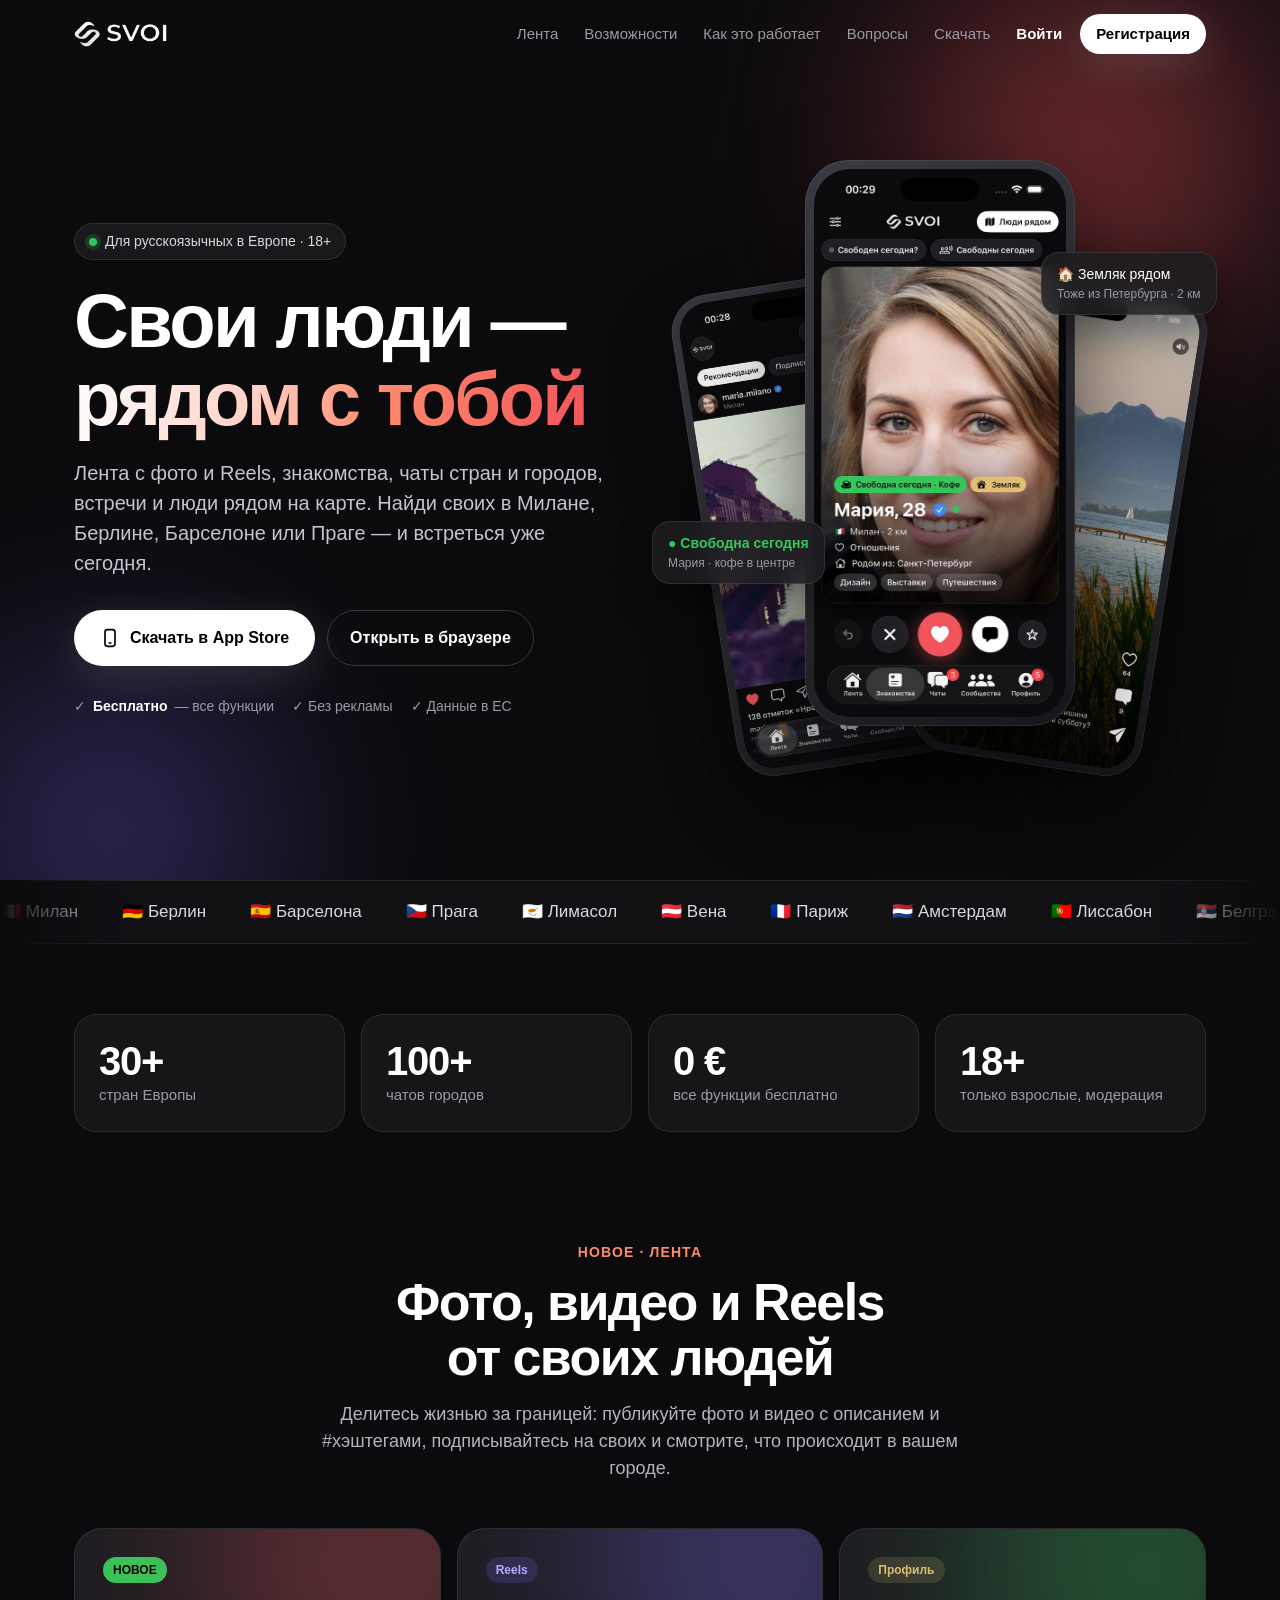
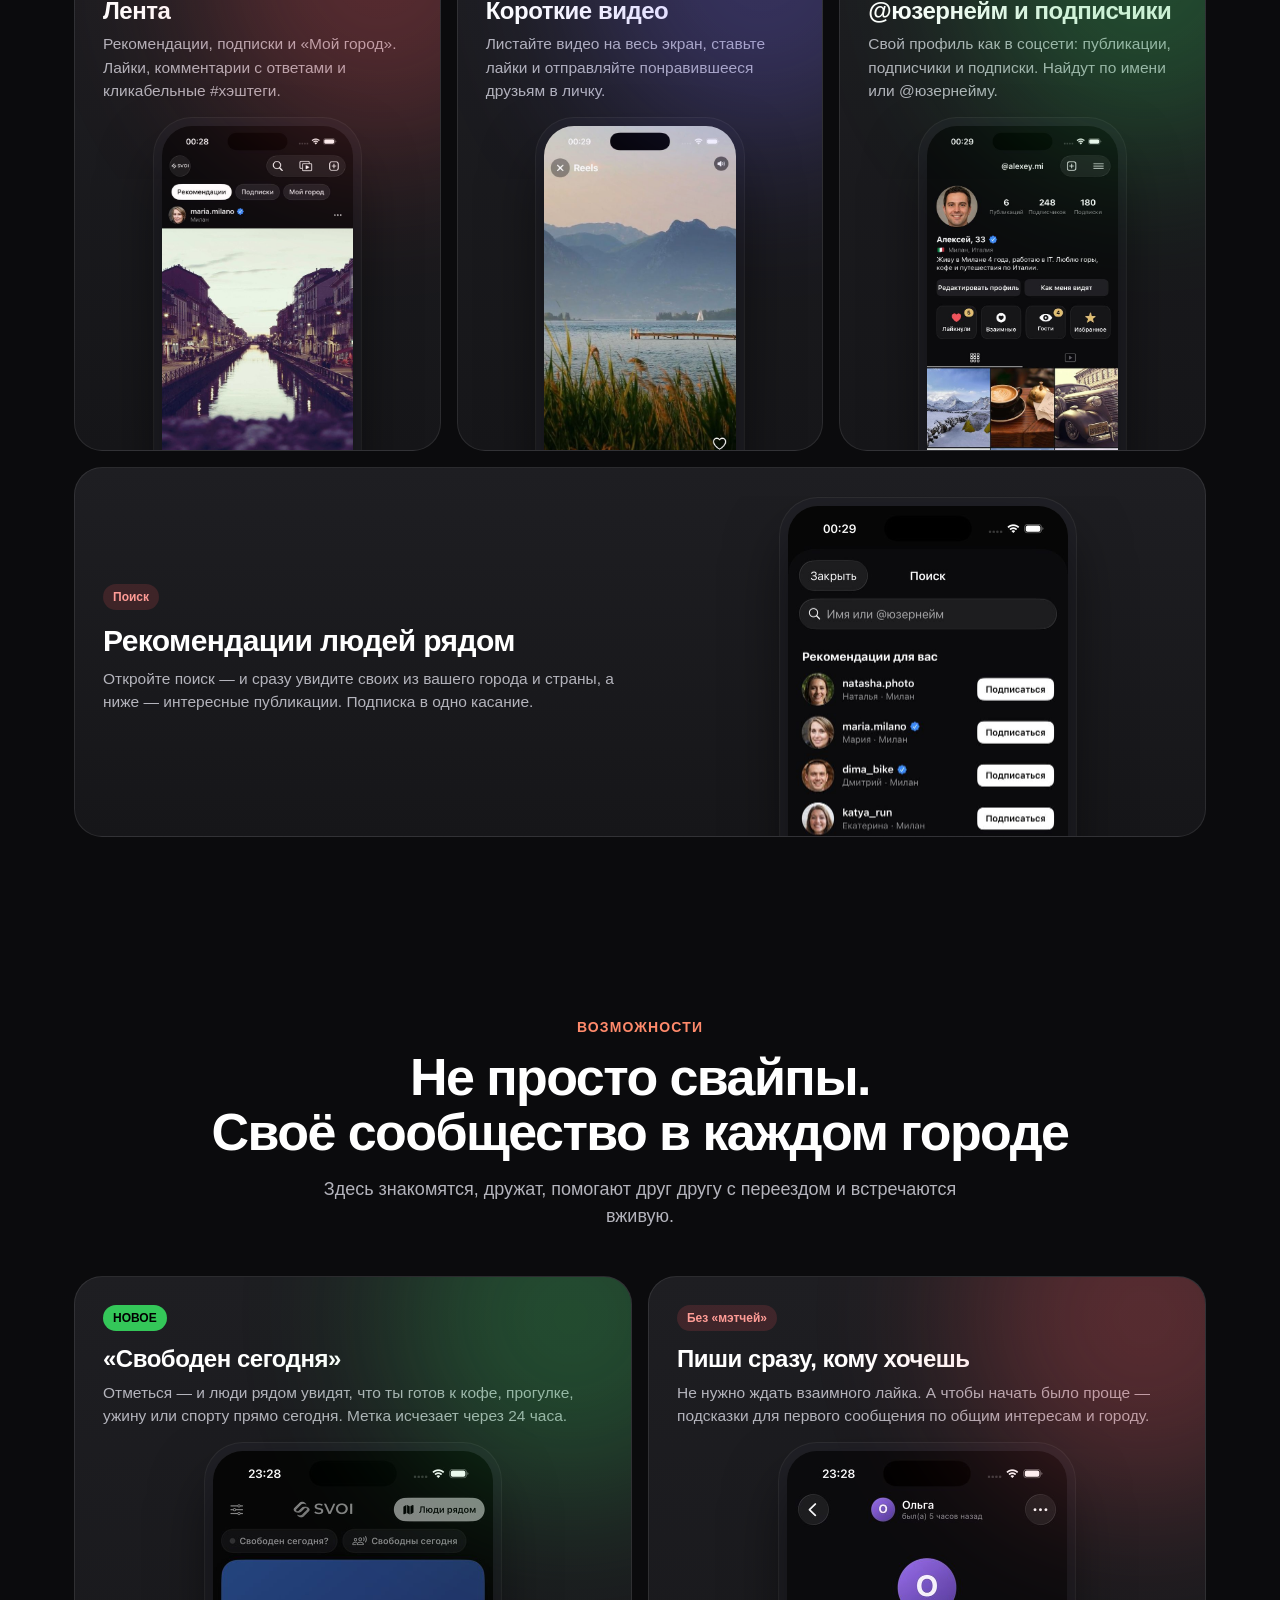
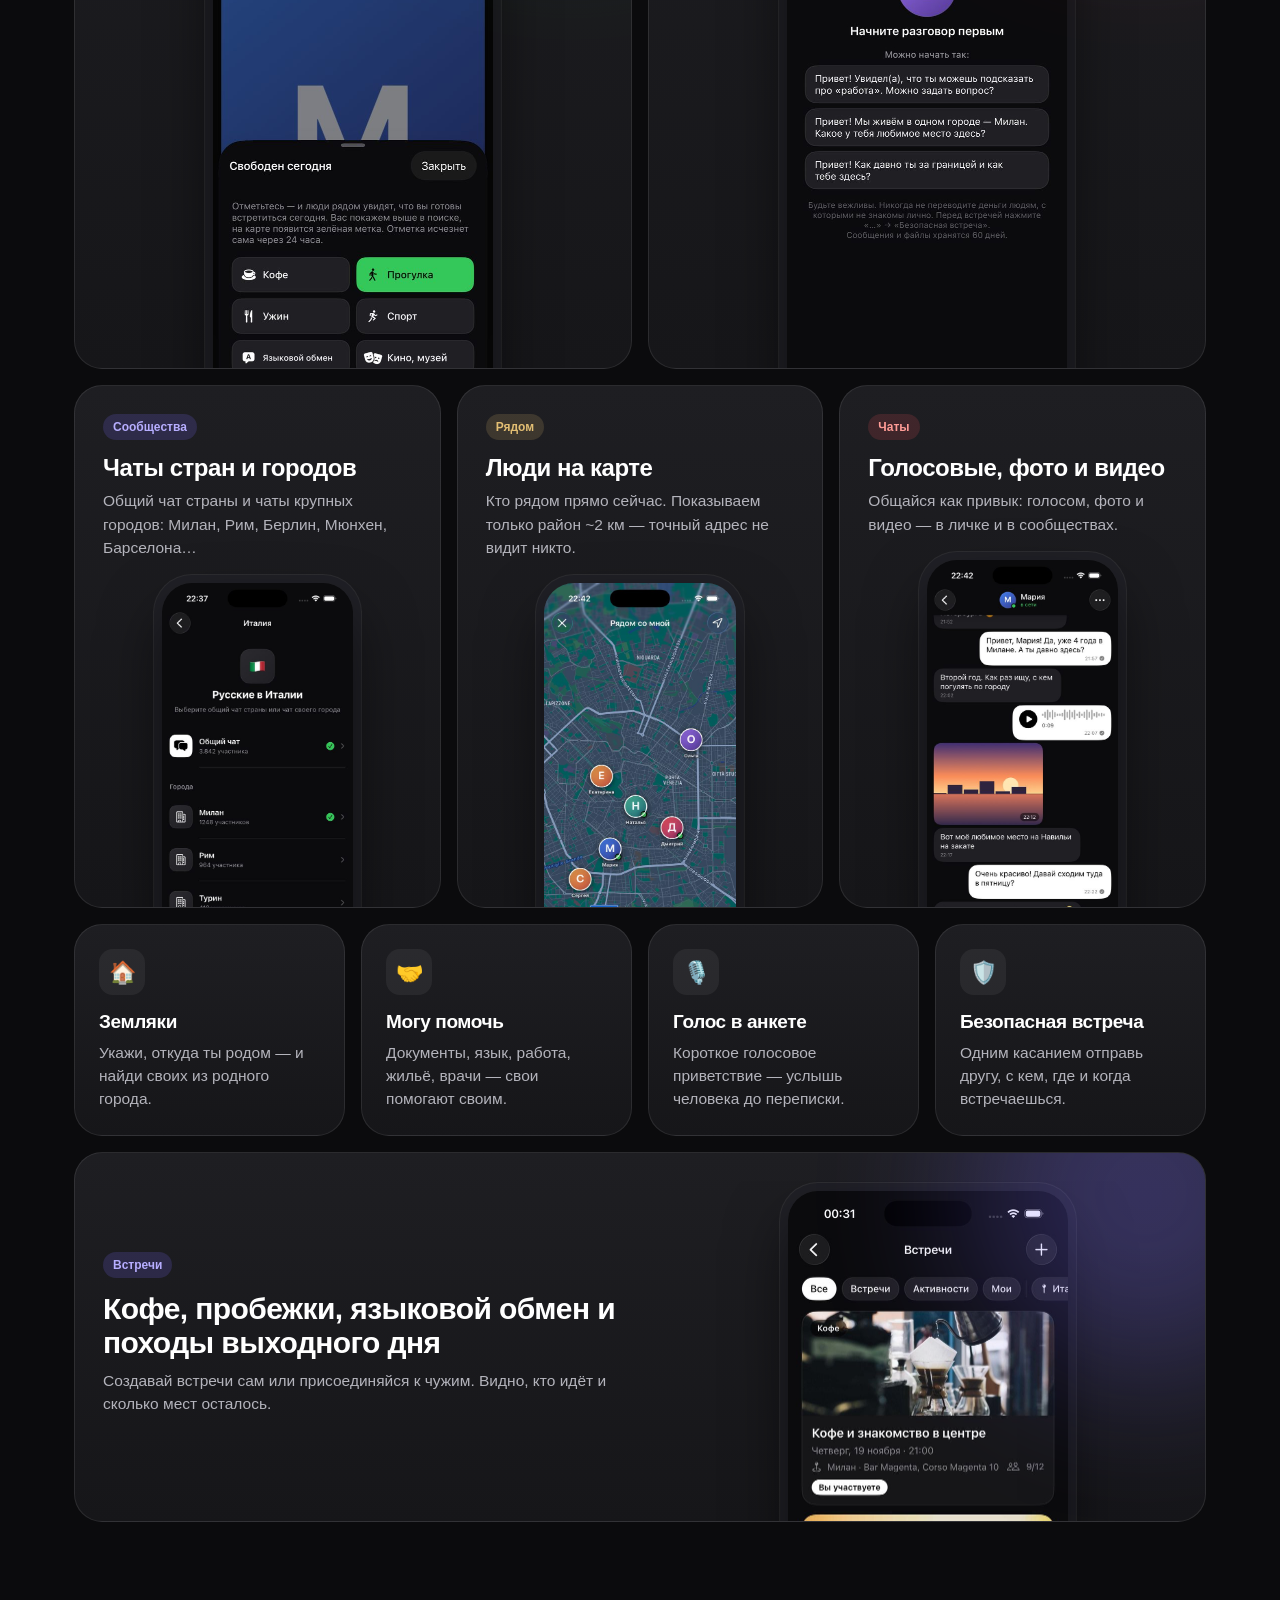
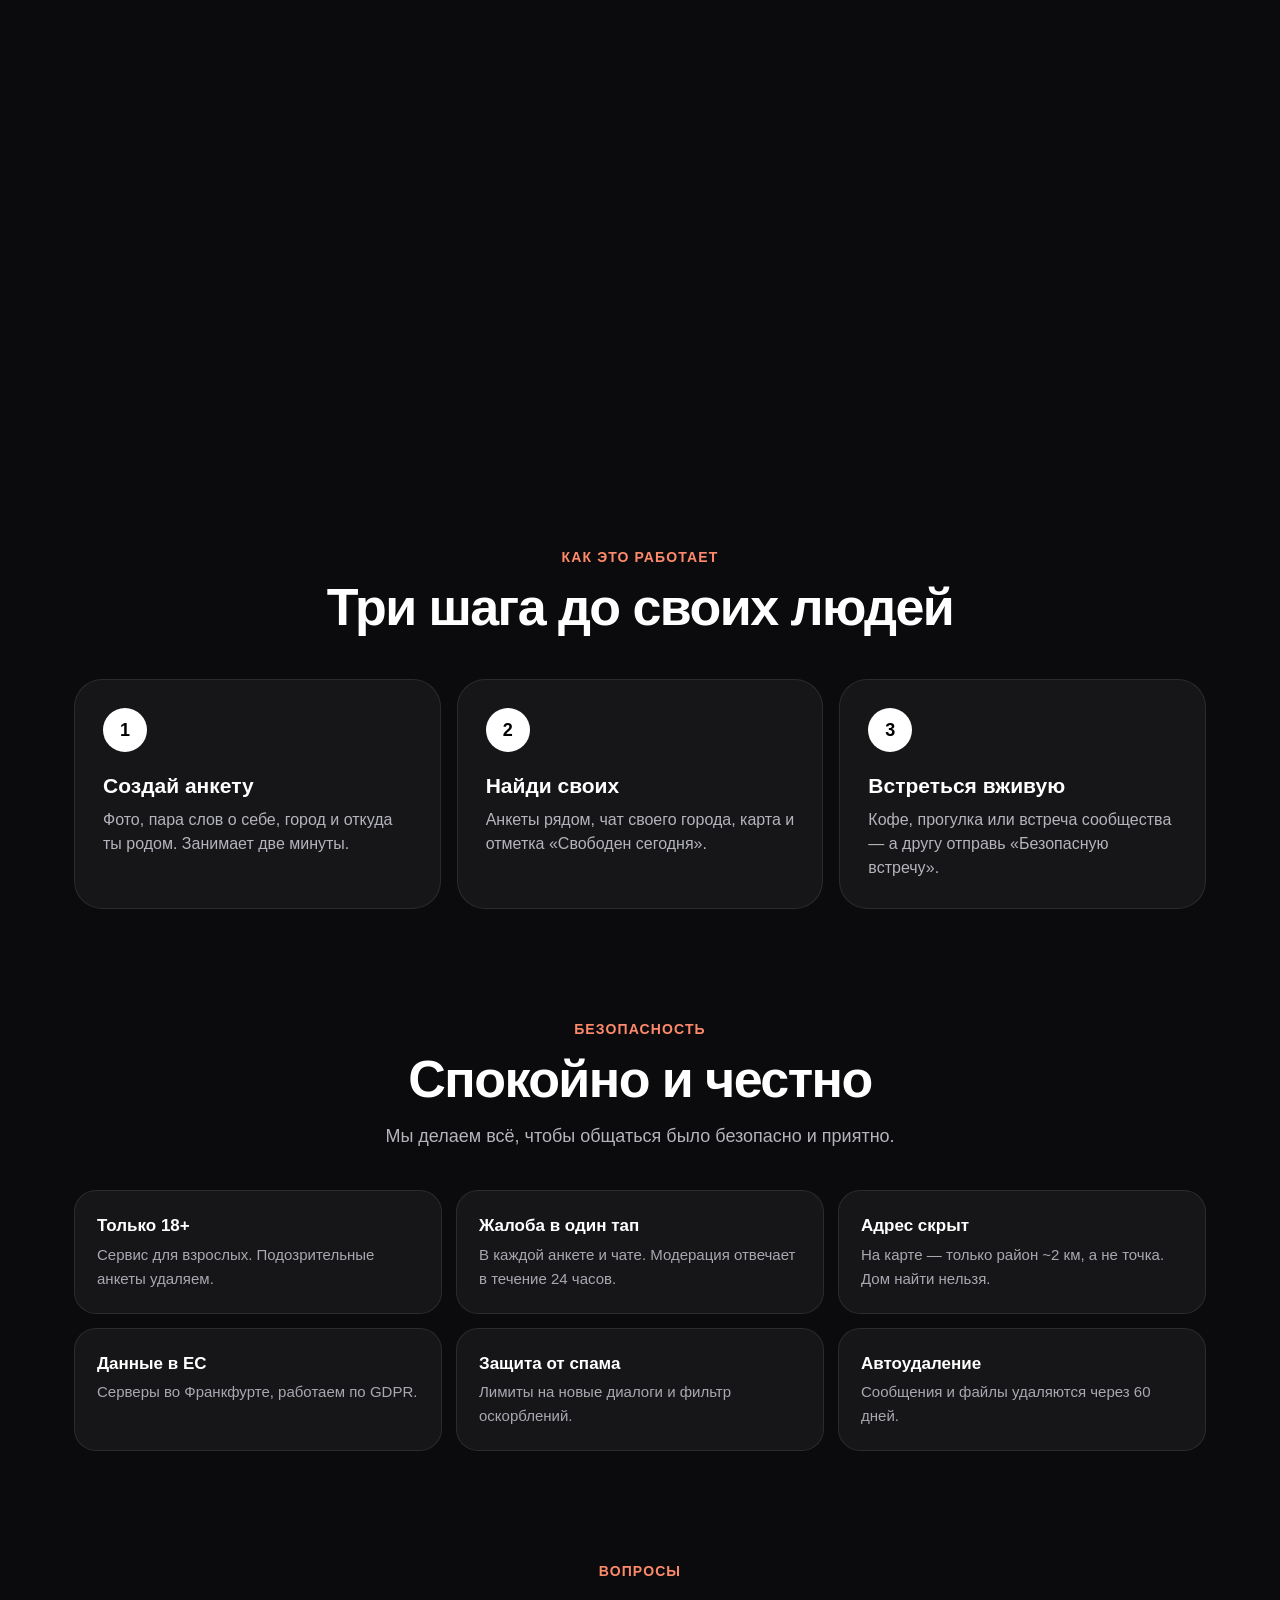
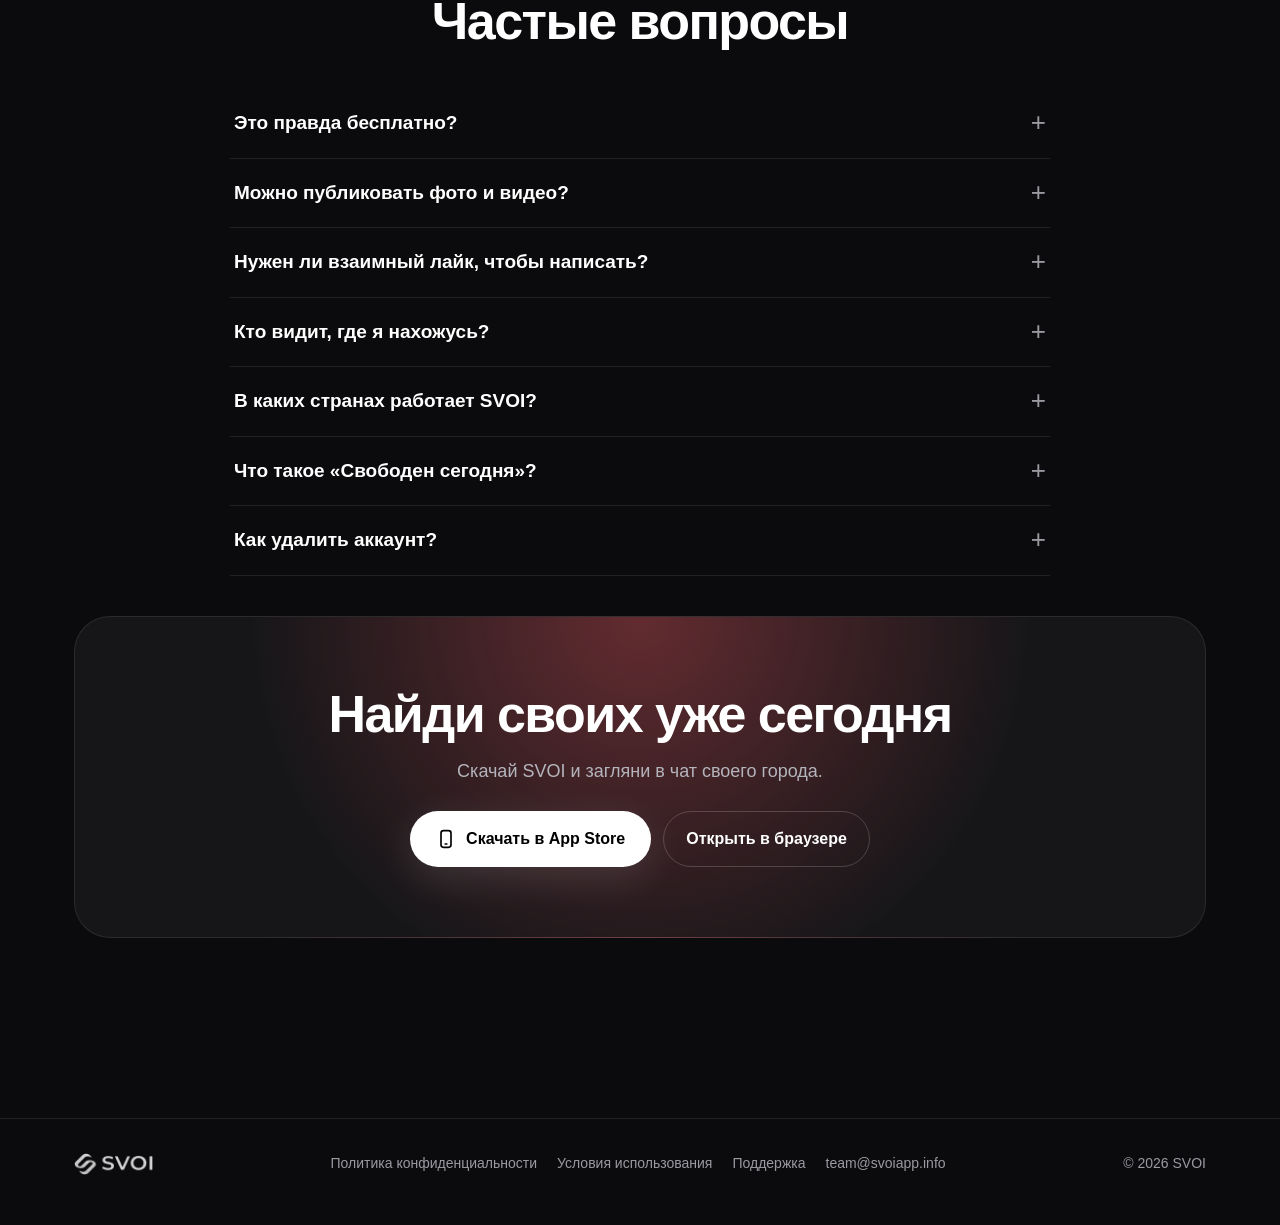
==== commit 10b0f711: "Установка на главный экран и ровный экран на iPhone - окно «Установить «Свои»» на телефоне: Android " ====
--- a/index.html
+++ b/index.html
@@ -3,6 +3,7 @@
 <head>
 <meta charset="utf-8">
 <meta name="viewport" content="width=device-width,initial-scale=1,viewport-fit=cover">
+<script>/* открыто с ярлыка на экране «Домой» — сразу в приложение */if((window.matchMedia&&matchMedia("(display-mode: standalone)").matches)||navigator.standalone===true){location.replace("/app/")}</script>
 <title>SVOI — свои люди в Европе</title>
 <meta name="description" content="SVOI («Свои») — бесплатное приложение для русскоязычных в Европе: лента с фото и Reels, знакомства, чаты стран и городов, встречи, люди рядом на карте.">
 <meta name="theme-color" content="#0b0b0d">
@@ -13,7 +14,12 @@
 <meta property="og:image" content="https://svoiapp.info/assets/og.jpg">
 <meta name="twitter:card" content="summary_large_image">
 <link rel="icon" href="/assets/svoi-symbol.png">
-<link rel="apple-touch-icon" href="/assets/svoi-symbol.png">
+<link rel="apple-touch-icon" href="/assets/pwa/apple-touch-icon.png">
+<link rel="manifest" href="/manifest.webmanifest">
+<meta name="mobile-web-app-capable" content="yes">
+<meta name="apple-mobile-web-app-capable" content="yes">
+<meta name="apple-mobile-web-app-title" content="Свои">
+<meta name="apple-mobile-web-app-status-bar-style" content="black-translucent">
 <style>
 :root{
   --bg:#0b0b0d;--bg2:#111114;--surface:#161619;--surface2:#1e1e22;--line:rgba(255,255,255,.09);
@@ -185,6 +191,19 @@
 .reveal.in{opacity:1;transform:none}
 .d1{transition-delay:.08s}.d2{transition-delay:.16s}.d3{transition-delay:.24s}
 @media (prefers-reduced-motion:reduce){*,*::before,*::after{animation:none!important;transition:none!important}.reveal{opacity:1;transform:none}}
+
+/* «Установить на главный экран» */
+html{overflow-x:hidden}
+.install-card{position:fixed;left:10px;right:10px;bottom:calc(12px + env(safe-area-inset-bottom,0px));z-index:90;max-width:520px;margin:0 auto;display:flex;align-items:center;gap:10px;padding:10px 10px 10px 12px;background:rgba(30,30,34,.97);-webkit-backdrop-filter:blur(18px);backdrop-filter:blur(18px);border:1px solid rgba(255,255,255,.14);border-radius:18px;box-shadow:0 14px 44px rgba(0,0,0,.55);animation:igup .35s ease}
+
+.install-card[hidden]{display:none}
+@keyframes igup{from{transform:translateY(24px);opacity:0}}
+.install-card img{width:44px;height:44px;border-radius:11px;flex:none}
+.install-card .txt{flex:1;min-width:0;display:flex;flex-direction:column;line-height:1.25}
+.install-card .txt b{font-size:15px;white-space:nowrap;overflow:hidden;text-overflow:ellipsis}
+.install-card .txt span{font-size:12.5px;color:var(--muted)}
+.install-card .go{flex:none;height:36px;padding:0 14px;border-radius:999px;background:#fff;color:#000;font:inherit;font-weight:600;font-size:14px;border:0;display:inline-flex;align-items:center}
+.install-card .x{position:absolute;top:-9px;right:-7px;width:26px;height:26px;border-radius:50%;background:#3a3a40;color:#fff;border:1px solid rgba(255,255,255,.14);font-size:17px;line-height:1;display:flex;align-items:center;justify-content:center;padding:0}
 </style>
 </head>
 <body>
@@ -494,5 +513,38 @@
   }
 })();
 </script>
+
+<div class="install-card" id="installCard" hidden role="dialog" aria-label="Установить «Свои»">
+  <img src="/assets/pwa/icon-192.png" alt="">
+  <div class="txt"><b>Приложение «Свои»</b><span id="installSub">Добавьте на главный экран</span></div>
+  <button class="go" id="installGo" type="button">Установить</button>
+  <button class="x" id="installX" type="button" aria-label="Не сейчас">×</button>
+</div>
+<script>
+(function(){
+  var ua=navigator.userAgent||'';
+  var ios=/iPhone|iPad|iPod/.test(ua)||(navigator.platform==='MacIntel'&&navigator.maxTouchPoints>1);
+  var android=/Android/i.test(ua);
+  var deferred=null;
+  window.addEventListener('beforeinstallprompt',function(e){e.preventDefault();deferred=e});
+  if('serviceWorker' in navigator&&location.protocol==='https:'){window.addEventListener('load',function(){navigator.serviceWorker.register('/sw.js',{scope:'/'}).catch(function(){})})}
+  if(!(ios||android))return;
+  try{
+    if(localStorage.getItem('svoi.install.done'))return;
+    var t=Number(localStorage.getItem('svoi.install.dismissed')||0);
+    if(t&&Date.now()-t<5*86400e3)return;
+  }catch(e){}
+  var card=document.getElementById('installCard');
+  if(ios)document.getElementById('installSub').textContent='Добавьте на экран «Домой»';
+  function hide(){card.hidden=true;try{localStorage.setItem('svoi.install.dismissed',String(Date.now()))}catch(e){}}
+  document.getElementById('installX').onclick=hide;
+  document.getElementById('installGo').onclick=function(){
+    if(deferred){var d=deferred;deferred=null;d.prompt();d.userChoice.then(function(c){if(c&&c.outcome==='accepted'){card.hidden=true;try{localStorage.setItem('svoi.install.done','1')}catch(e){}}});return}
+    var logged=false;try{var s=JSON.parse(localStorage.getItem('svoi-web-auth')||'null');logged=!!(s&&s.user)}catch(e){}
+    location.href='/app/?install=1'+(logged?'#/feed':'#/signup');
+  };
+  setTimeout(function(){card.hidden=false},3000);
+})();
+</script>
 </body>
 </html>
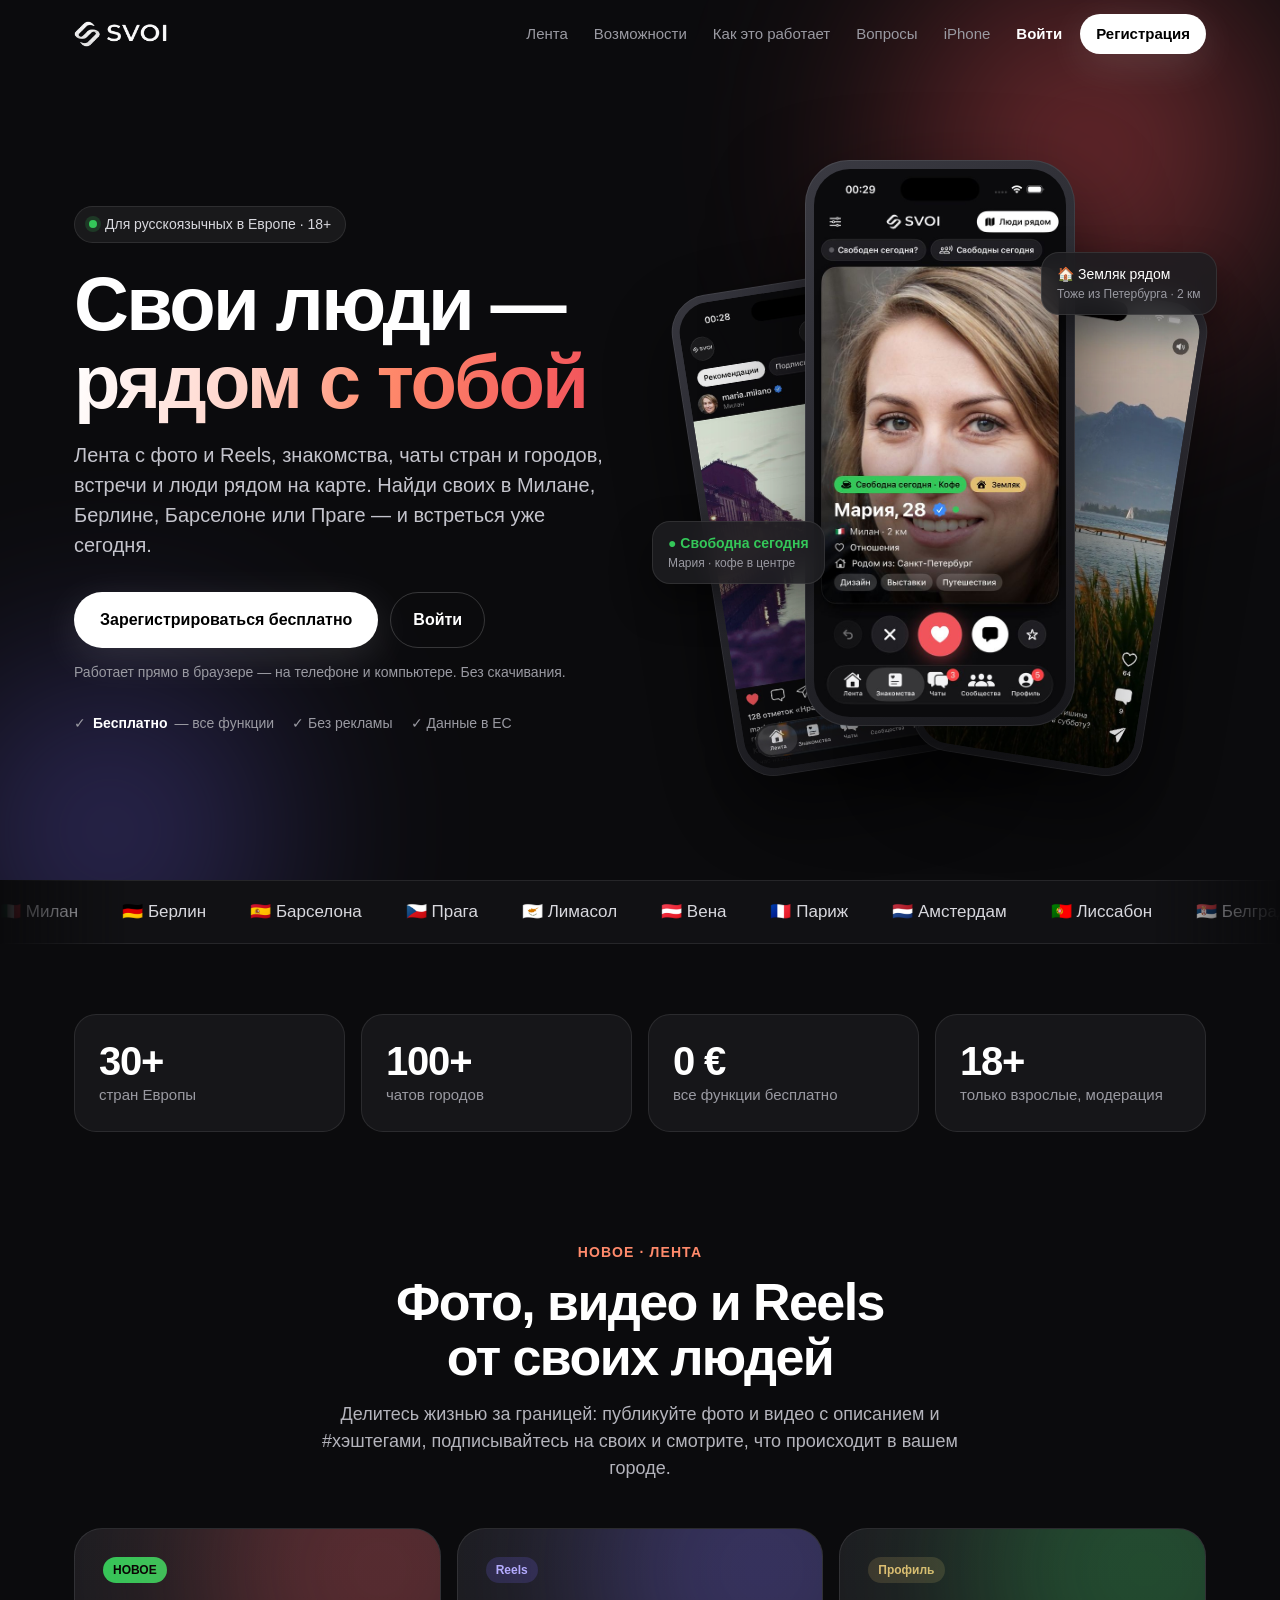
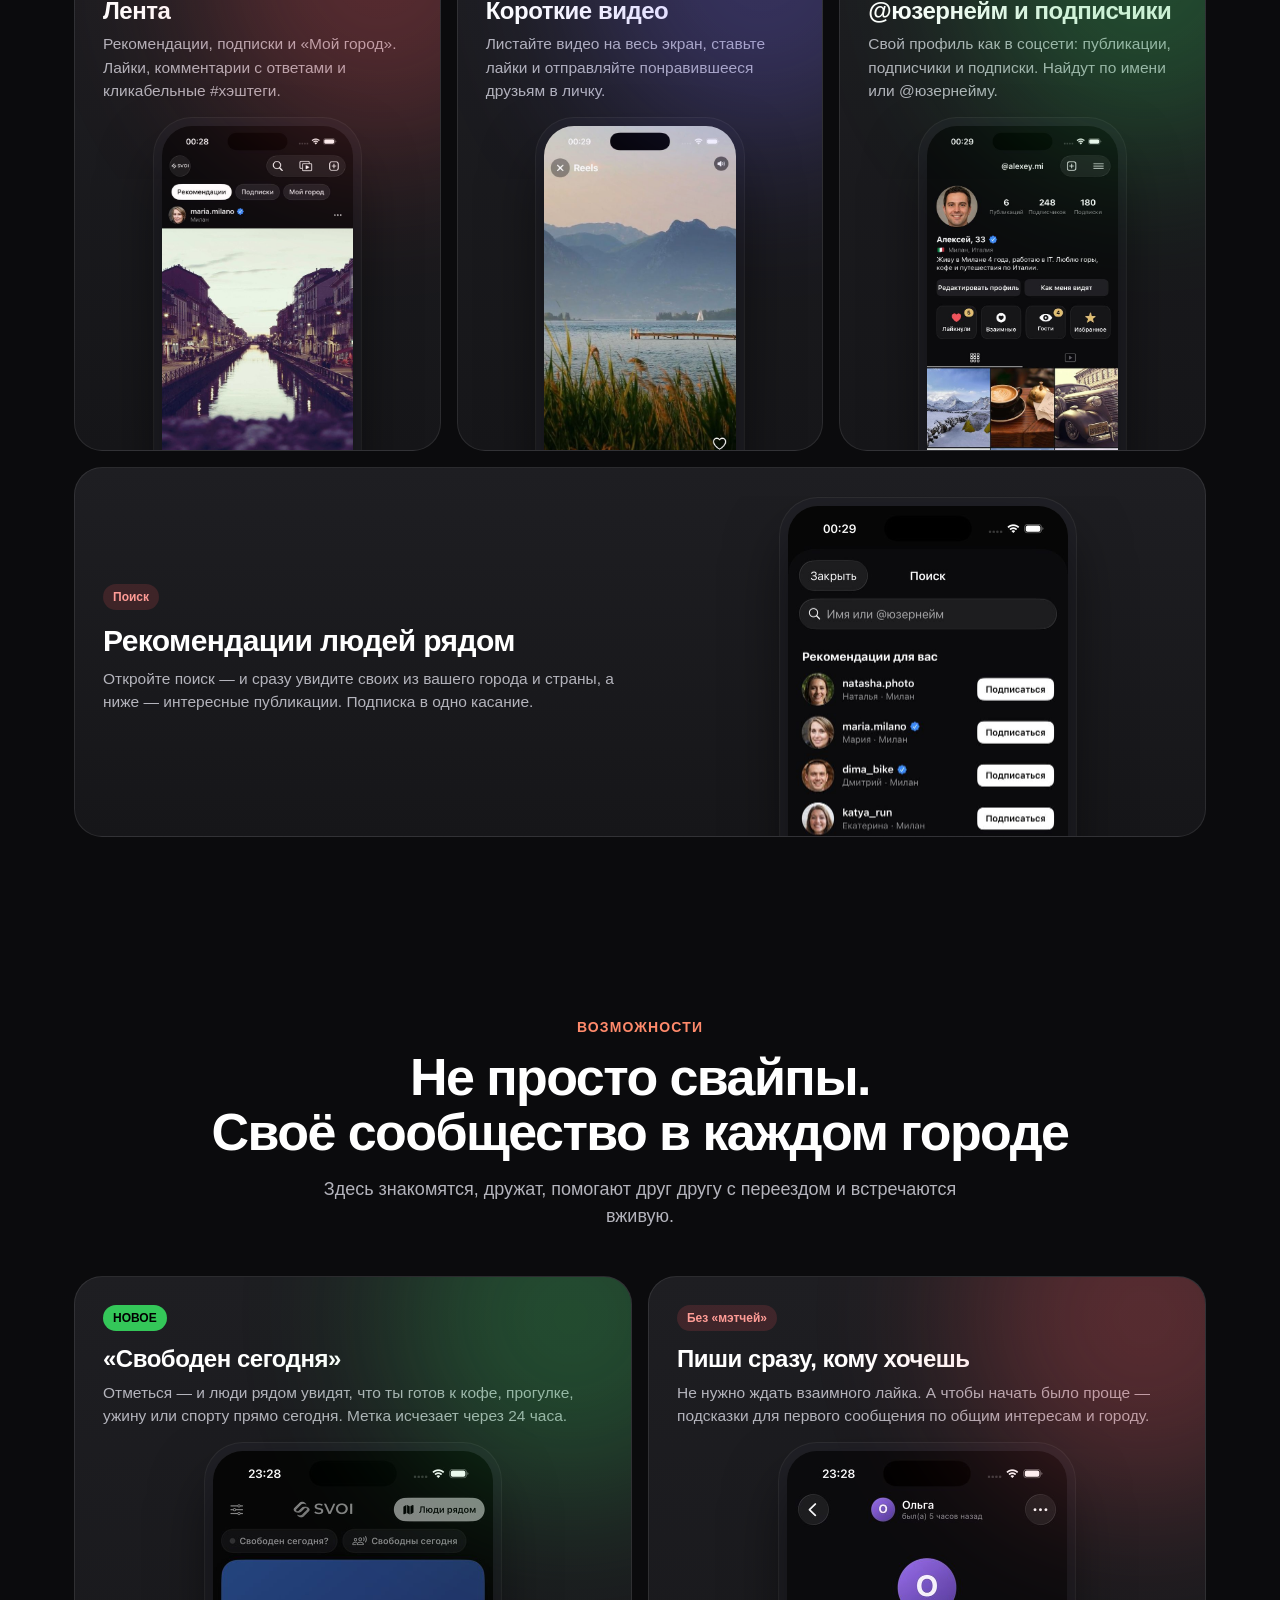
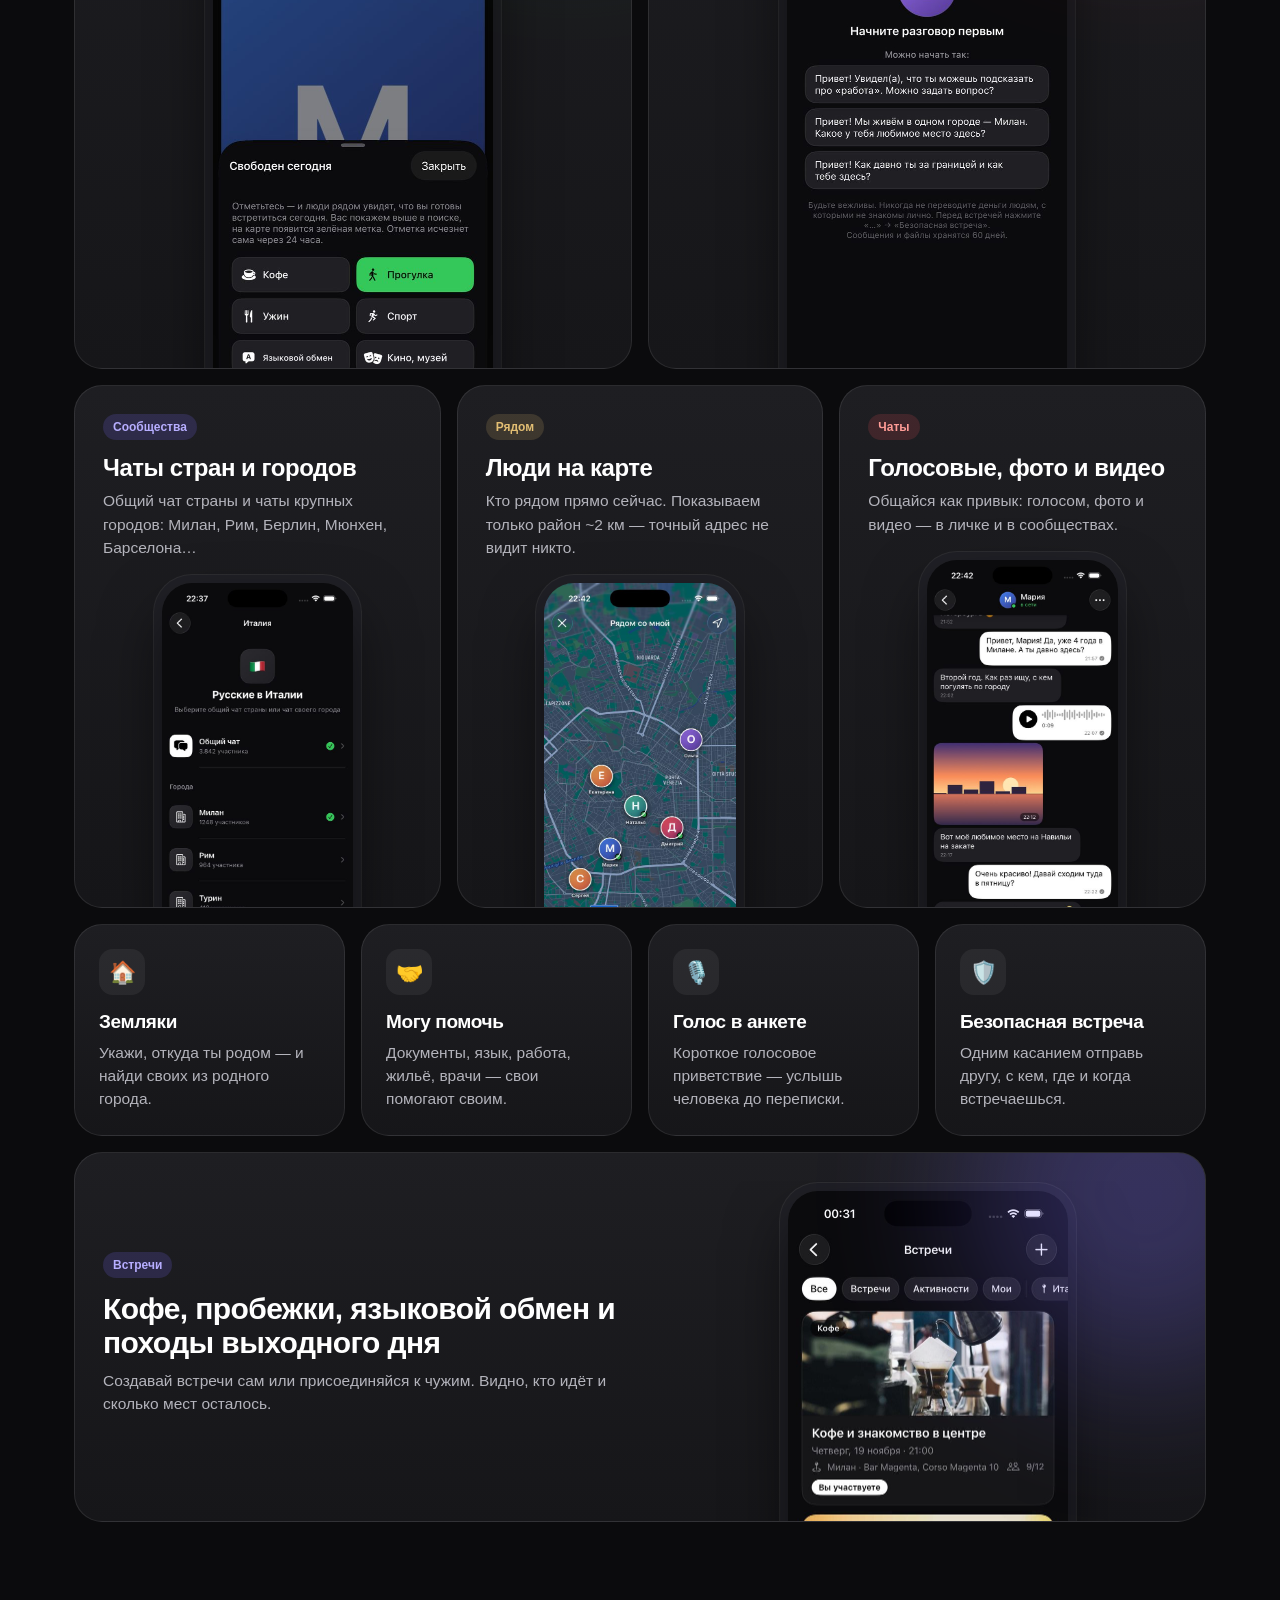
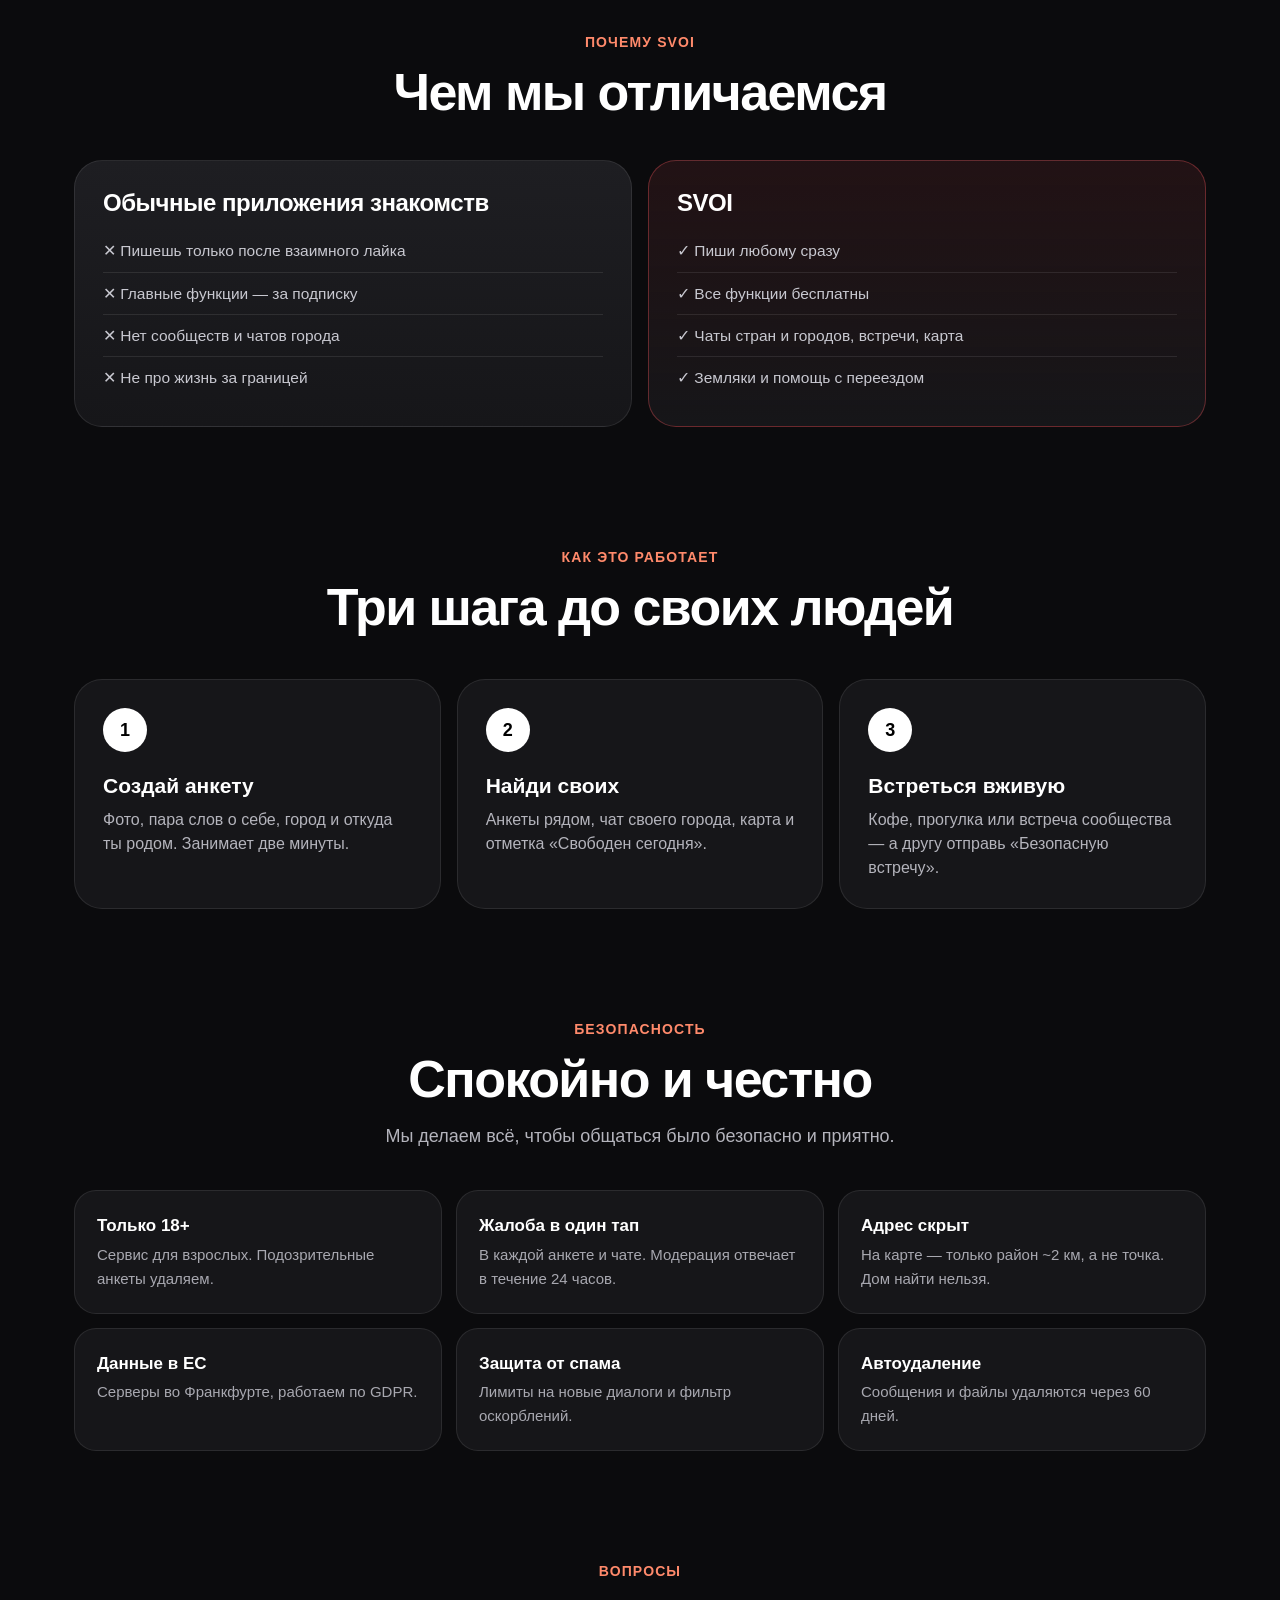
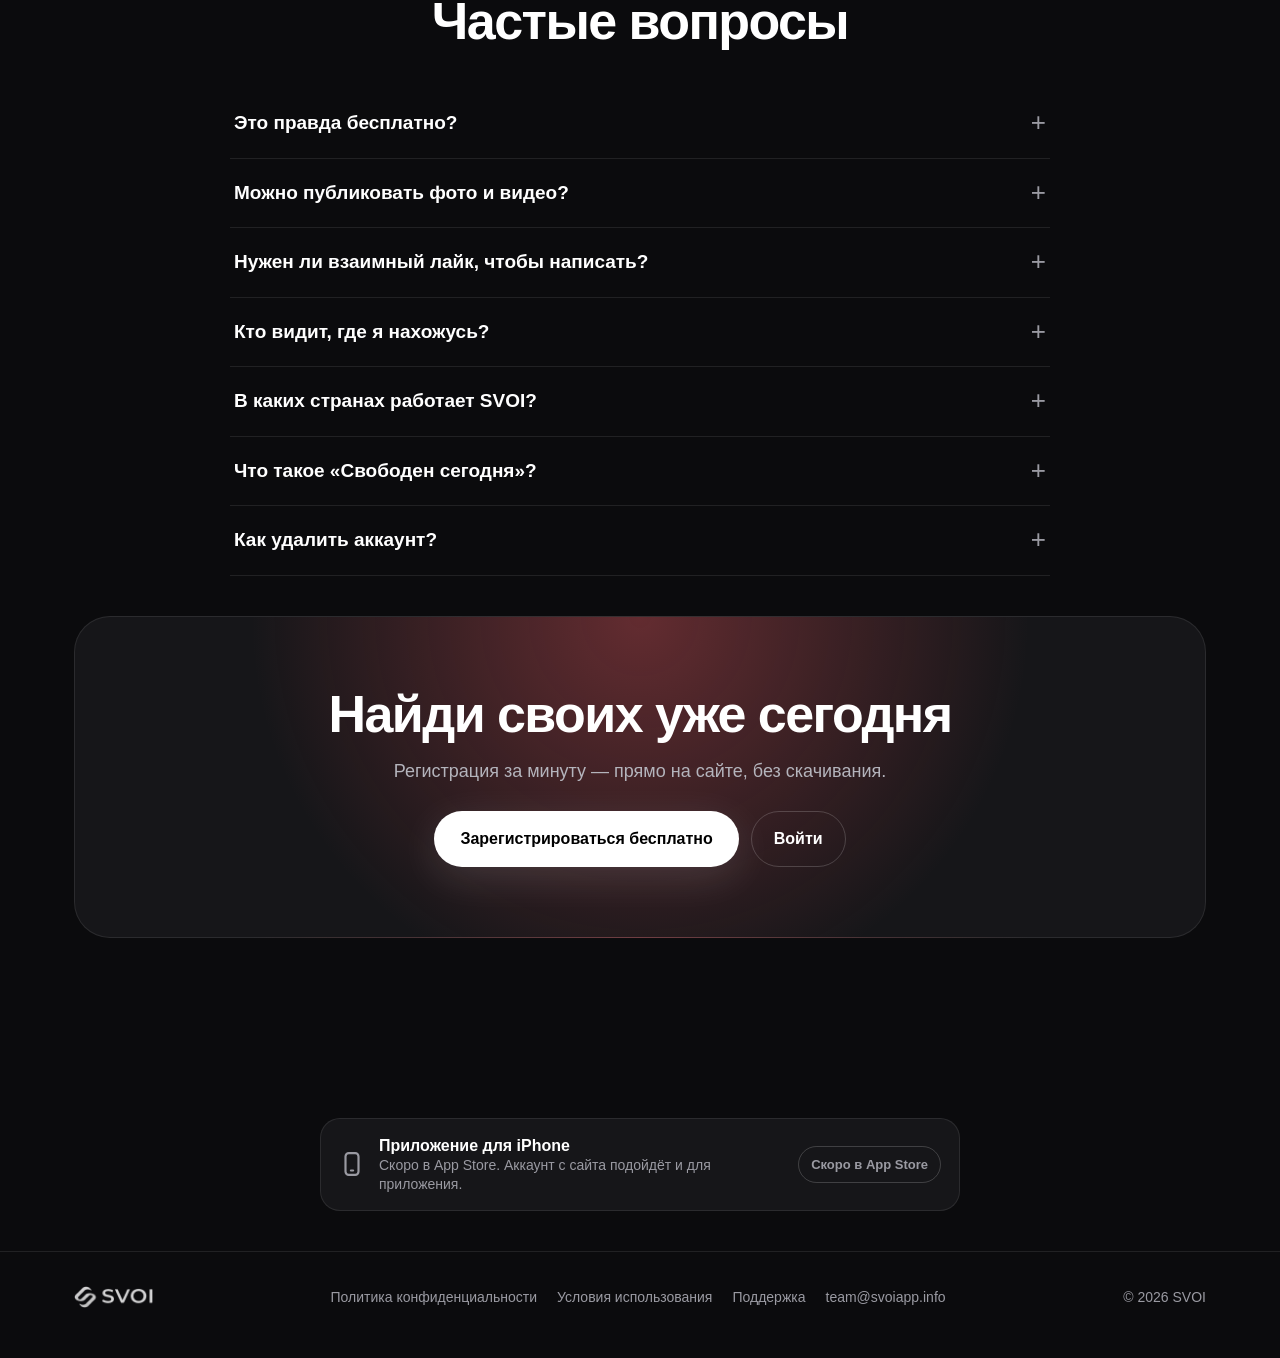
==== commit 07bd7f27: "Главная: регистрация и вход вместо App Store - в первом экране и в конце страницы — «Зарегистрироват" ====
--- a/index.html
+++ b/index.html
@@ -204,6 +204,15 @@
 .install-card .txt span{font-size:12.5px;color:var(--muted)}
 .install-card .go{flex:none;height:36px;padding:0 14px;border-radius:999px;background:#fff;color:#000;font:inherit;font-weight:600;font-size:14px;border:0;display:inline-flex;align-items:center}
 .install-card .x{position:absolute;top:-9px;right:-7px;width:26px;height:26px;border-radius:50%;background:#3a3a40;color:#fff;border:1px solid rgba(255,255,255,.14);font-size:17px;line-height:1;display:flex;align-items:center;justify-content:center;padding:0}
+
+.cta-note{color:var(--muted);font-size:14px;margin:14px 0 0}
+.iphone-soon{padding:0 0 40px}
+.soon-card{display:flex;align-items:center;gap:14px;max-width:640px;margin:0 auto;padding:16px 18px;border-radius:20px;background:var(--surface);border:1px solid var(--line)}
+.soon-card>svg{width:26px;height:26px;flex:none;color:var(--muted)}
+.soon-card div{flex:1;min-width:0;display:flex;flex-direction:column;line-height:1.35}
+.soon-card div span{color:var(--muted);font-size:14px}
+.soon-badge{flex:none;font-size:13px;font-weight:600;padding:8px 12px;border-radius:999px;border:1px solid rgba(255,255,255,.18);color:var(--muted);white-space:nowrap}
+@media(max-width:560px){.soon-card{flex-wrap:wrap}.soon-card div{flex:1 1 calc(100% - 46px)}.soon-badge{margin-left:40px}.hero .cta .btn,.final .cta .btn{width:100%;max-width:340px;justify-content:center;text-align:center}}
 </style>
 </head>
 <body>
@@ -216,7 +225,7 @@
       <a class="hide-m" href="#features">Возможности</a>
       <a class="hide-m" href="#how">Как это работает</a>
       <a class="hide-m" href="#faq">Вопросы</a>
-      <a class="hide-m" href="https://apps.apple.com/app/id6835577482">Скачать</a>
+      <a class="hide-m" href="#iphone">iPhone</a>
       <span class="auth-nav" id="authNav">
         <a class="nav-login" href="/app/#/login">Войти</a>
         <a class="btn btn-white btn-sm" href="/app/#/signup">Регистрация</a>
@@ -234,12 +243,10 @@
       <h1 class="reveal d1">Свои люди —<br><span class="grad">рядом с тобой</span></h1>
       <p class="lead reveal d2">Лента с фото и Reels, знакомства, чаты стран и городов, встречи и люди рядом на карте. Найди своих в Милане, Берлине, Барселоне или Праге — и встреться уже сегодня.</p>
       <div class="cta reveal d3">
-        <a class="btn btn-white" href="https://apps.apple.com/app/id6835577482">
-          <svg viewBox="0 0 24 24" fill="none" stroke="currentColor" stroke-width="2" stroke-linecap="round" stroke-linejoin="round" aria-hidden="true"><rect x="6" y="2" width="12" height="20" rx="3"/><path d="M11 18h2"/></svg>
-          Скачать в App Store
-        </a>
-        <a class="btn btn-ghost web-cta" href="/app/#/signup">Открыть в браузере</a>
-      </div>
+        <a class="btn btn-white web-signup" href="/app/#/signup">Зарегистрироваться бесплатно</a>
+        <a class="btn btn-ghost web-login" href="/app/#/login">Войти</a>
+      </div>
+      <p class="cta-note reveal d3">Работает прямо в браузере — на телефоне и компьютере. Без скачивания.</p>
       <div class="trust reveal d3">
         <span>✓ <b>Бесплатно</b> — все функции</span>
         <span>✓ Без рекламы</span>
@@ -451,14 +458,20 @@
 
     <div class="final reveal">
       <h2>Найди своих уже сегодня</h2>
-      <p class="sub" style="margin:0 auto">Скачай SVOI и загляни в чат своего города.</p>
+      <p class="sub" style="margin:0 auto">Регистрация за минуту — прямо на сайте, без скачивания.</p>
       <div class="cta">
-        <a class="btn btn-white" href="https://apps.apple.com/app/id6835577482">
-          <svg viewBox="0 0 24 24" fill="none" stroke="currentColor" stroke-width="2" stroke-linecap="round" stroke-linejoin="round" aria-hidden="true"><rect x="6" y="2" width="12" height="20" rx="3"/><path d="M11 18h2"/></svg>
-          Скачать в App Store
-        </a>
-        <a class="btn btn-ghost web-cta" href="/app/#/signup">Открыть в браузере</a>
-      </div>
+        <a class="btn btn-white web-signup" href="/app/#/signup">Зарегистрироваться бесплатно</a>
+        <a class="btn btn-ghost web-login" href="/app/#/login">Войти</a>
+      </div>
+    </div>
+  </div>
+</section>
+<section class="iphone-soon" id="iphone">
+  <div class="wrap">
+    <div class="soon-card">
+      <svg viewBox="0 0 24 24" fill="none" stroke="currentColor" stroke-width="2" stroke-linecap="round" stroke-linejoin="round" aria-hidden="true"><rect x="6" y="2" width="12" height="20" rx="3"/><path d="M11 18h2"/></svg>
+      <div><b>Приложение для iPhone</b><span>Скоро в App Store. Аккаунт с сайта подойдёт и для приложения.</span></div>
+      <span class="soon-badge">Скоро в App Store</span>
     </div>
   </div>
 </section>
@@ -486,7 +499,7 @@
     if(session&&session.user){
       var nav=document.getElementById('authNav');
       nav.innerHTML='<a class="btn btn-white btn-sm" href="/app/#/feed">Открыть Свои</a>';
-      document.querySelectorAll('.web-cta').forEach(function(a){a.href='/app/#/feed';a.textContent='Открыть в браузере'});
+      document.querySelectorAll('.web-signup').forEach(function(a){a.href='/app/#/feed';a.textContent='Открыть Свои'});document.querySelectorAll('.web-login').forEach(function(a){a.style.display='none'});
     }
   }catch(e){}
   var top=document.getElementById('top');
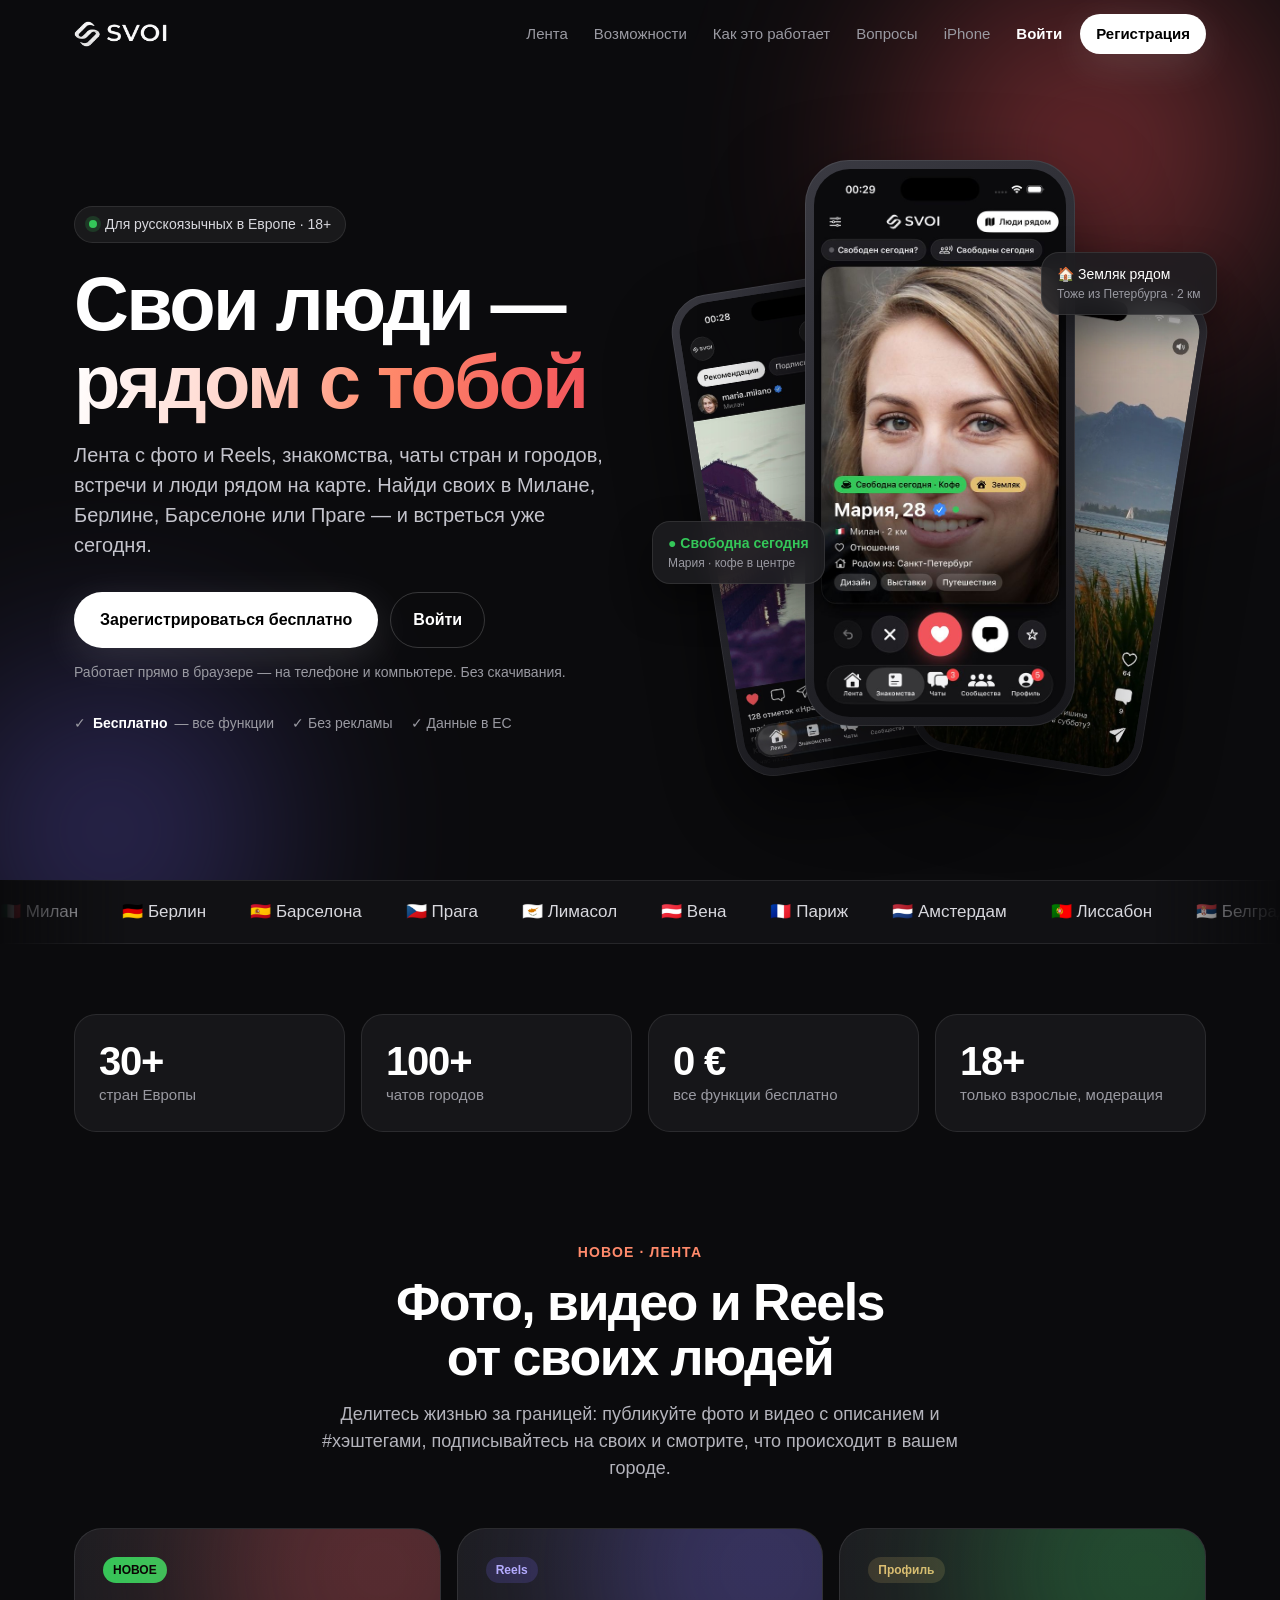
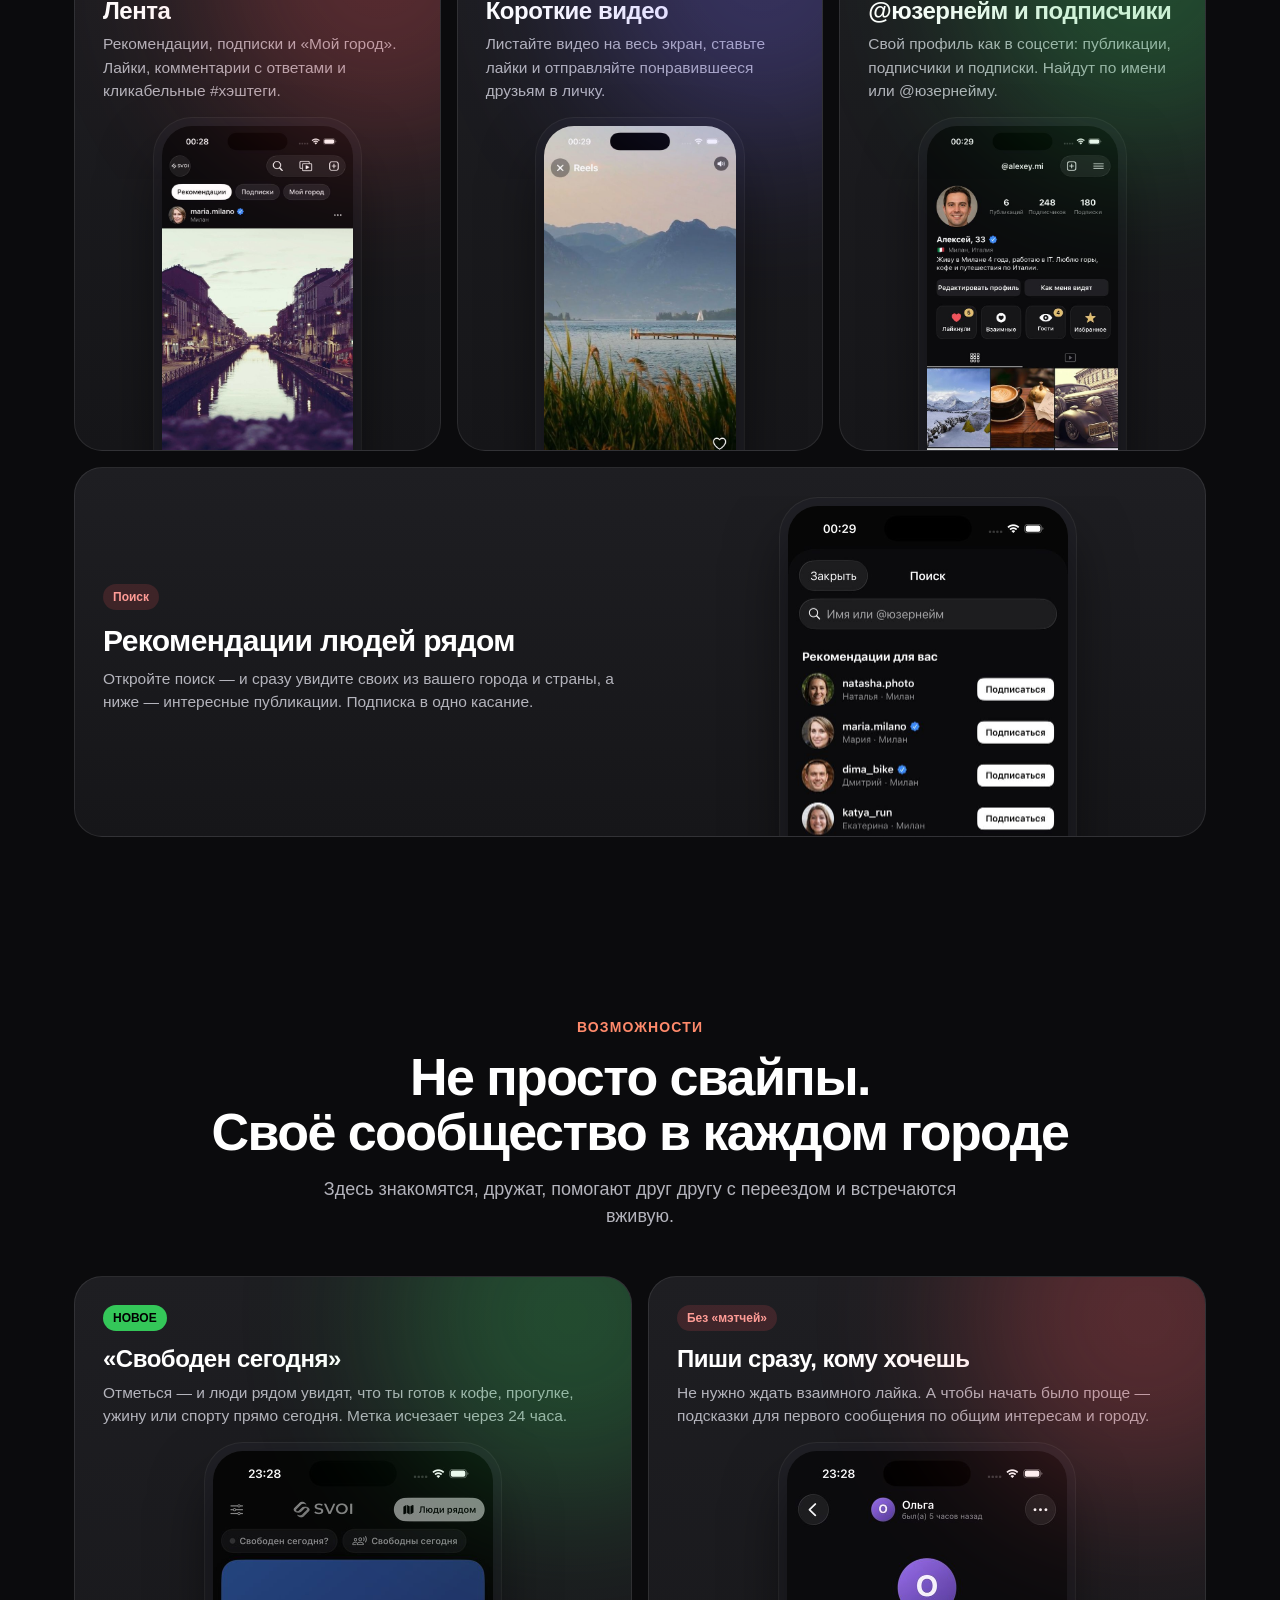
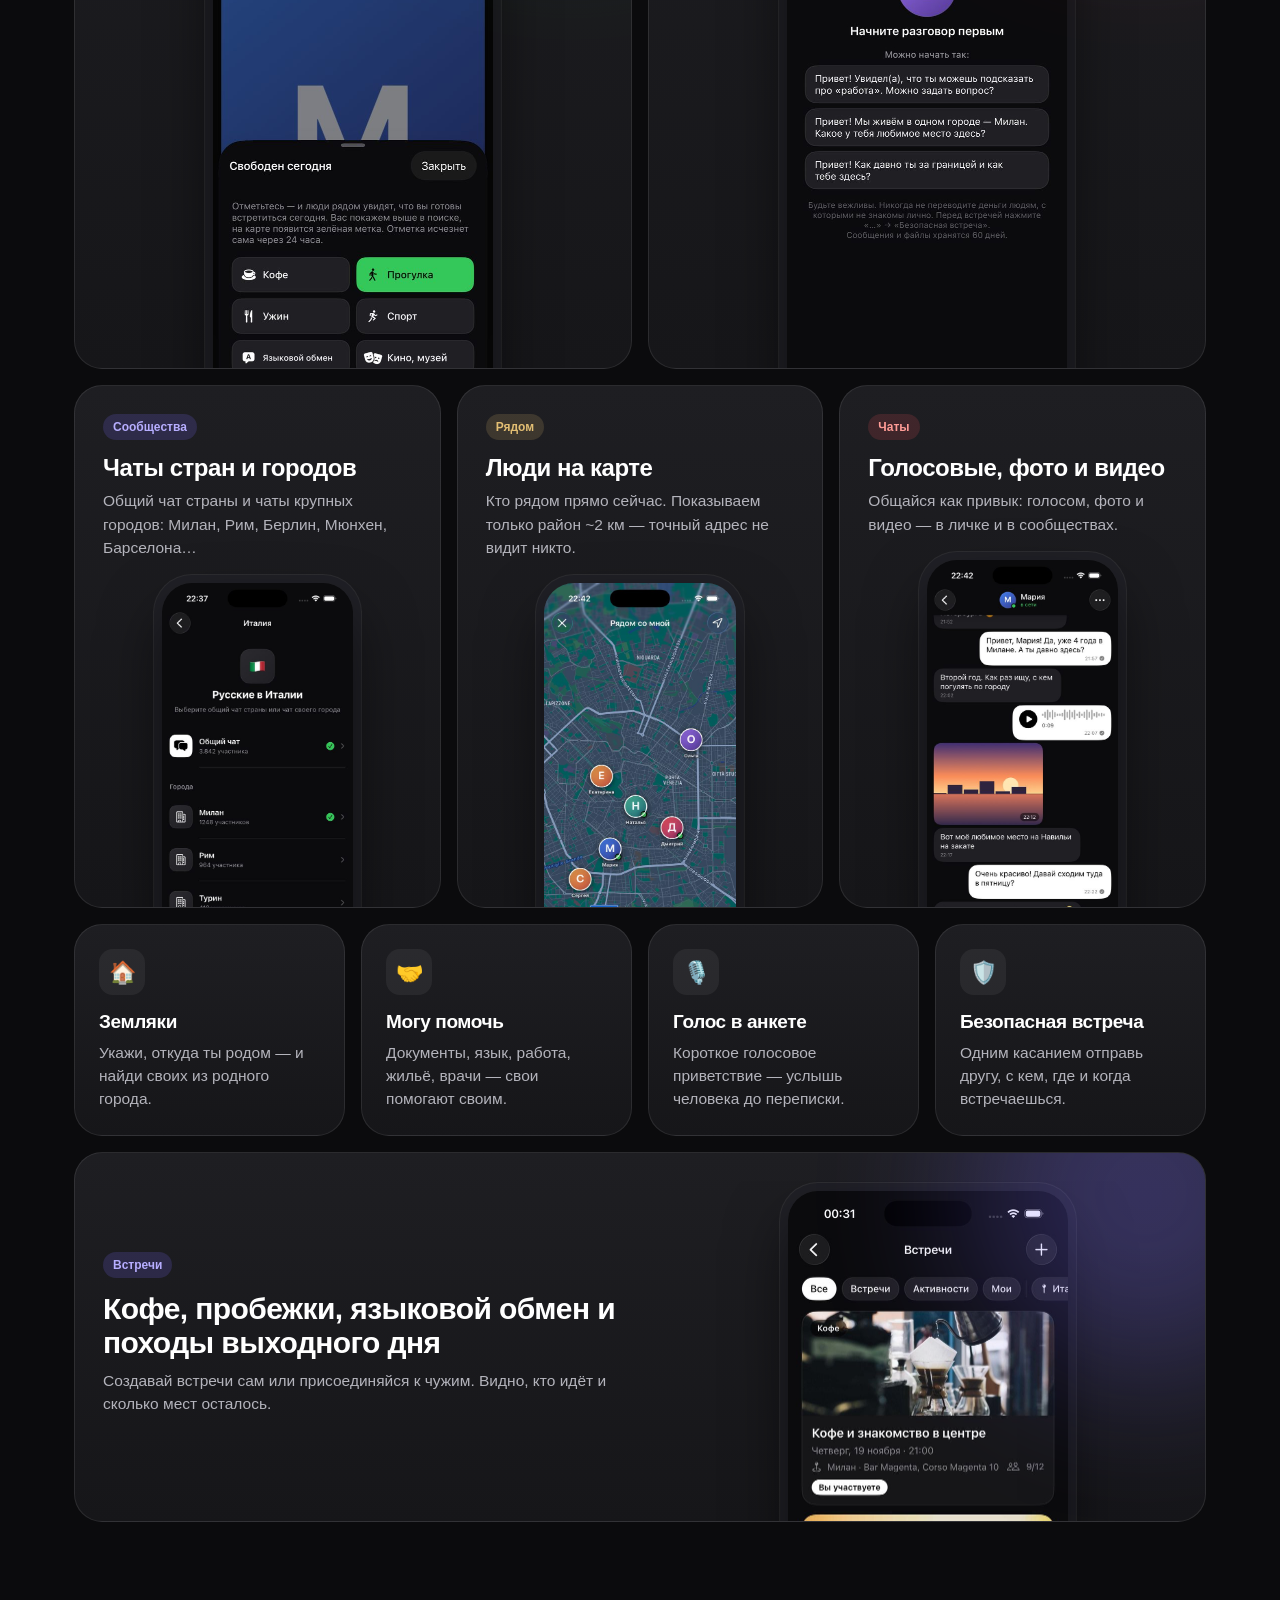
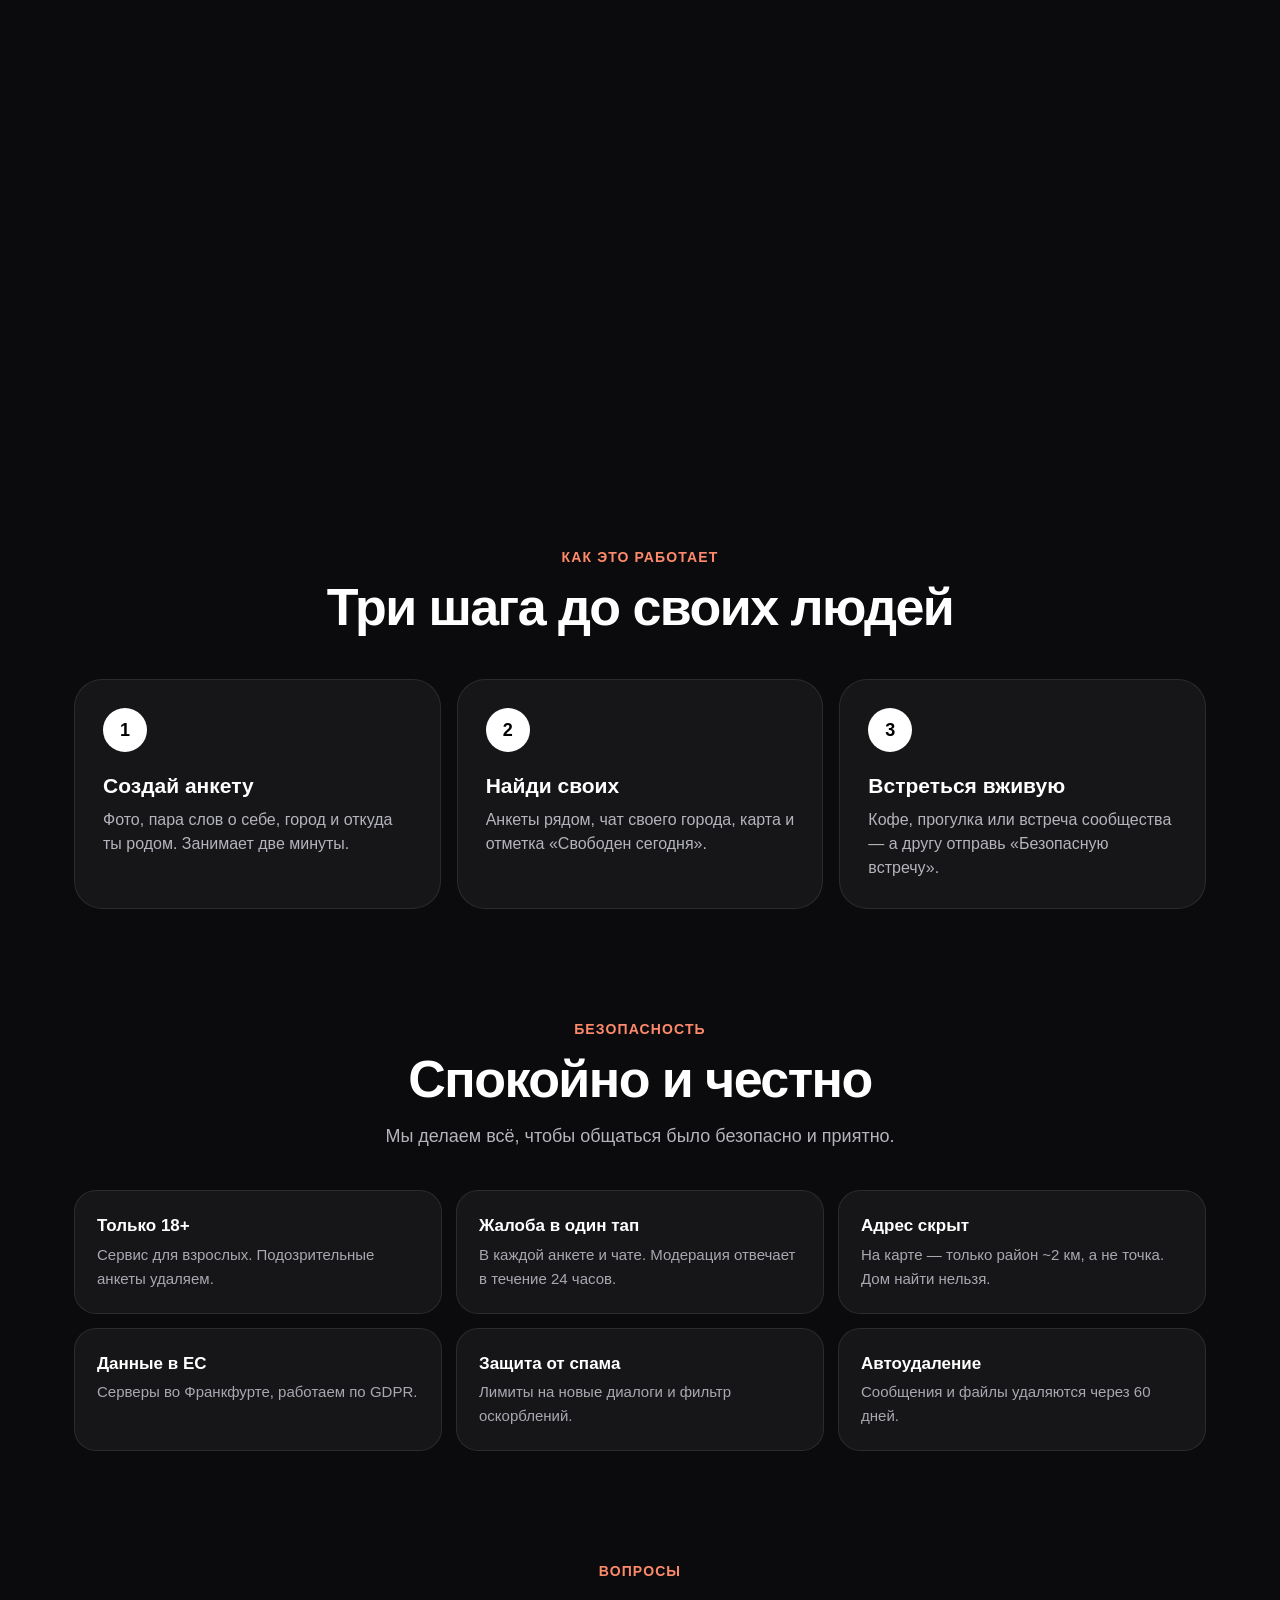
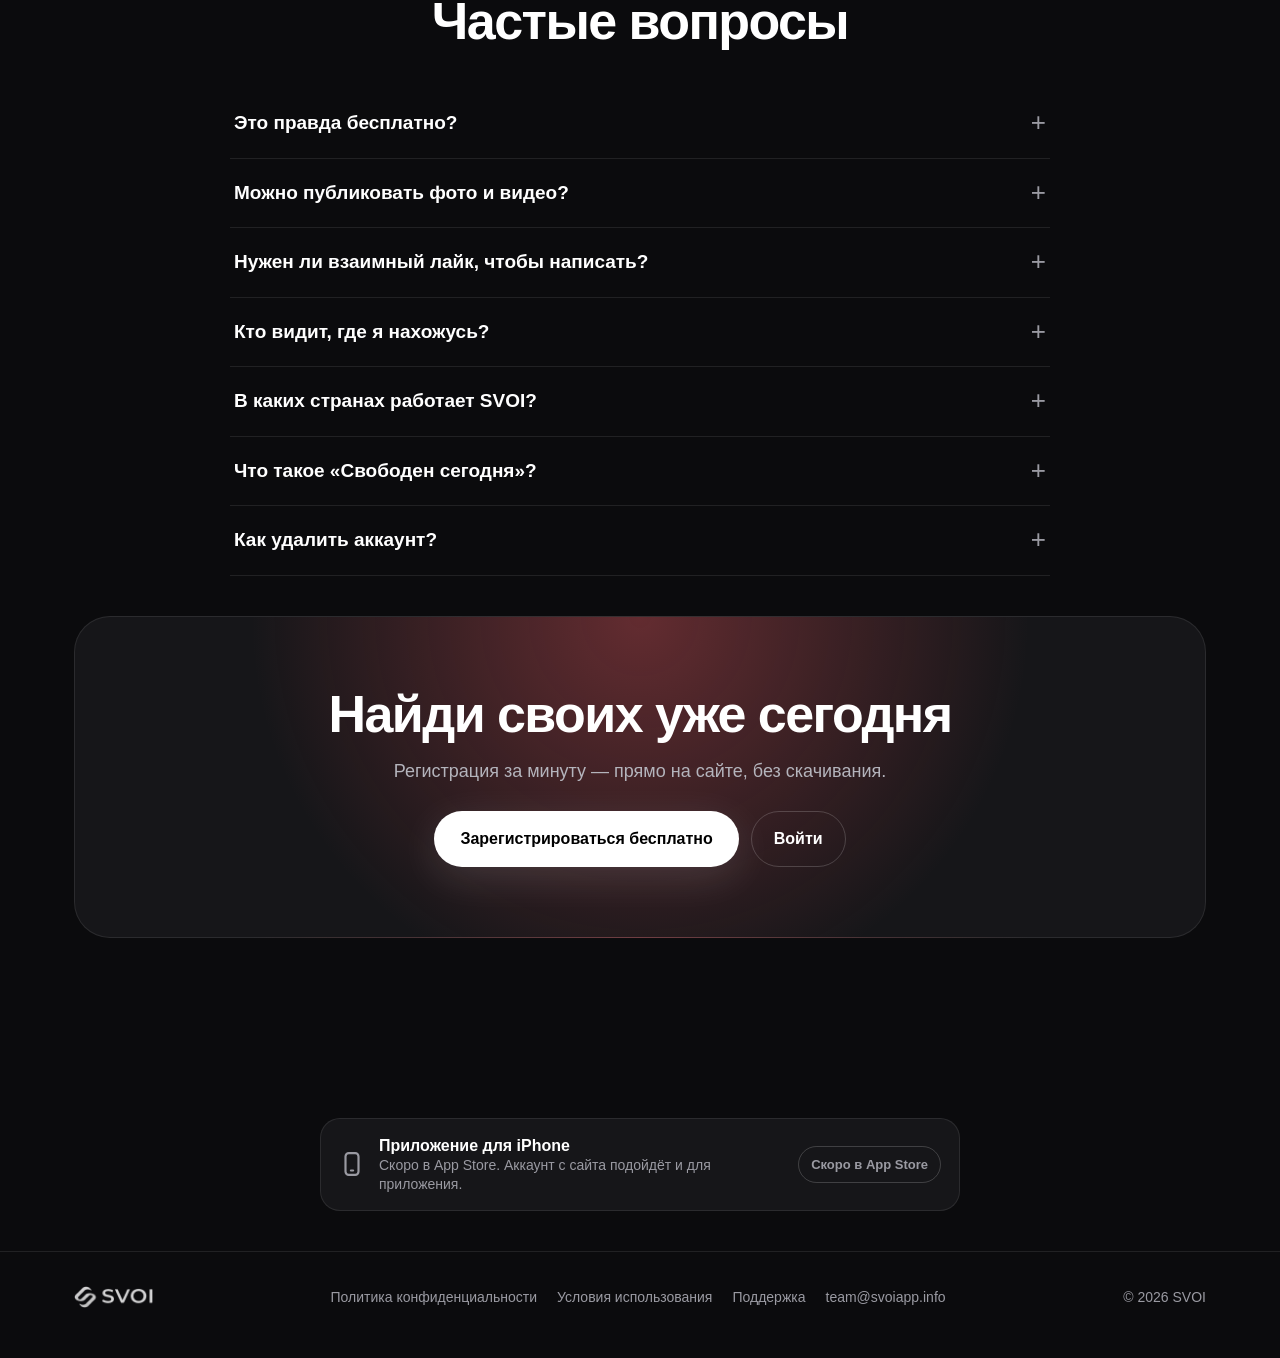
==== commit 206bdb04: "Веб-версия: Reels, Сообщества, Встречи, голосовые, админ-панель, профили как в Instagram - Reels: ви" ====
--- a/index.html
+++ b/index.html
@@ -3,7 +3,7 @@
 <head>
 <meta charset="utf-8">
 <meta name="viewport" content="width=device-width,initial-scale=1,viewport-fit=cover">
-<script>/* открыто с ярлыка на экране «Домой» — сразу в приложение */if((window.matchMedia&&matchMedia("(display-mode: standalone)").matches)||navigator.standalone===true){location.replace("/app/")}</script>
+<script>/* открыто с ярлыка на экране «Домой» — сразу в приложение; уже вошли — сразу на свою страницу (svoiapp.info/?site — показать сайт) */(function(){try{if((window.matchMedia&&matchMedia("(display-mode: standalone)").matches)||navigator.standalone===true){location.replace("/app/");return}if(/[?&]site\b/.test(location.search))return;var s=JSON.parse(localStorage.getItem("svoi-web-auth")||"null");if(s&&s.user&&s.refresh_token){location.replace("/app/#/me")}}catch(e){}})()</script>
 <title>SVOI — свои люди в Европе</title>
 <meta name="description" content="SVOI («Свои») — бесплатное приложение для русскоязычных в Европе: лента с фото и Reels, знакомства, чаты стран и городов, встречи, люди рядом на карте.">
 <meta name="theme-color" content="#0b0b0d">
